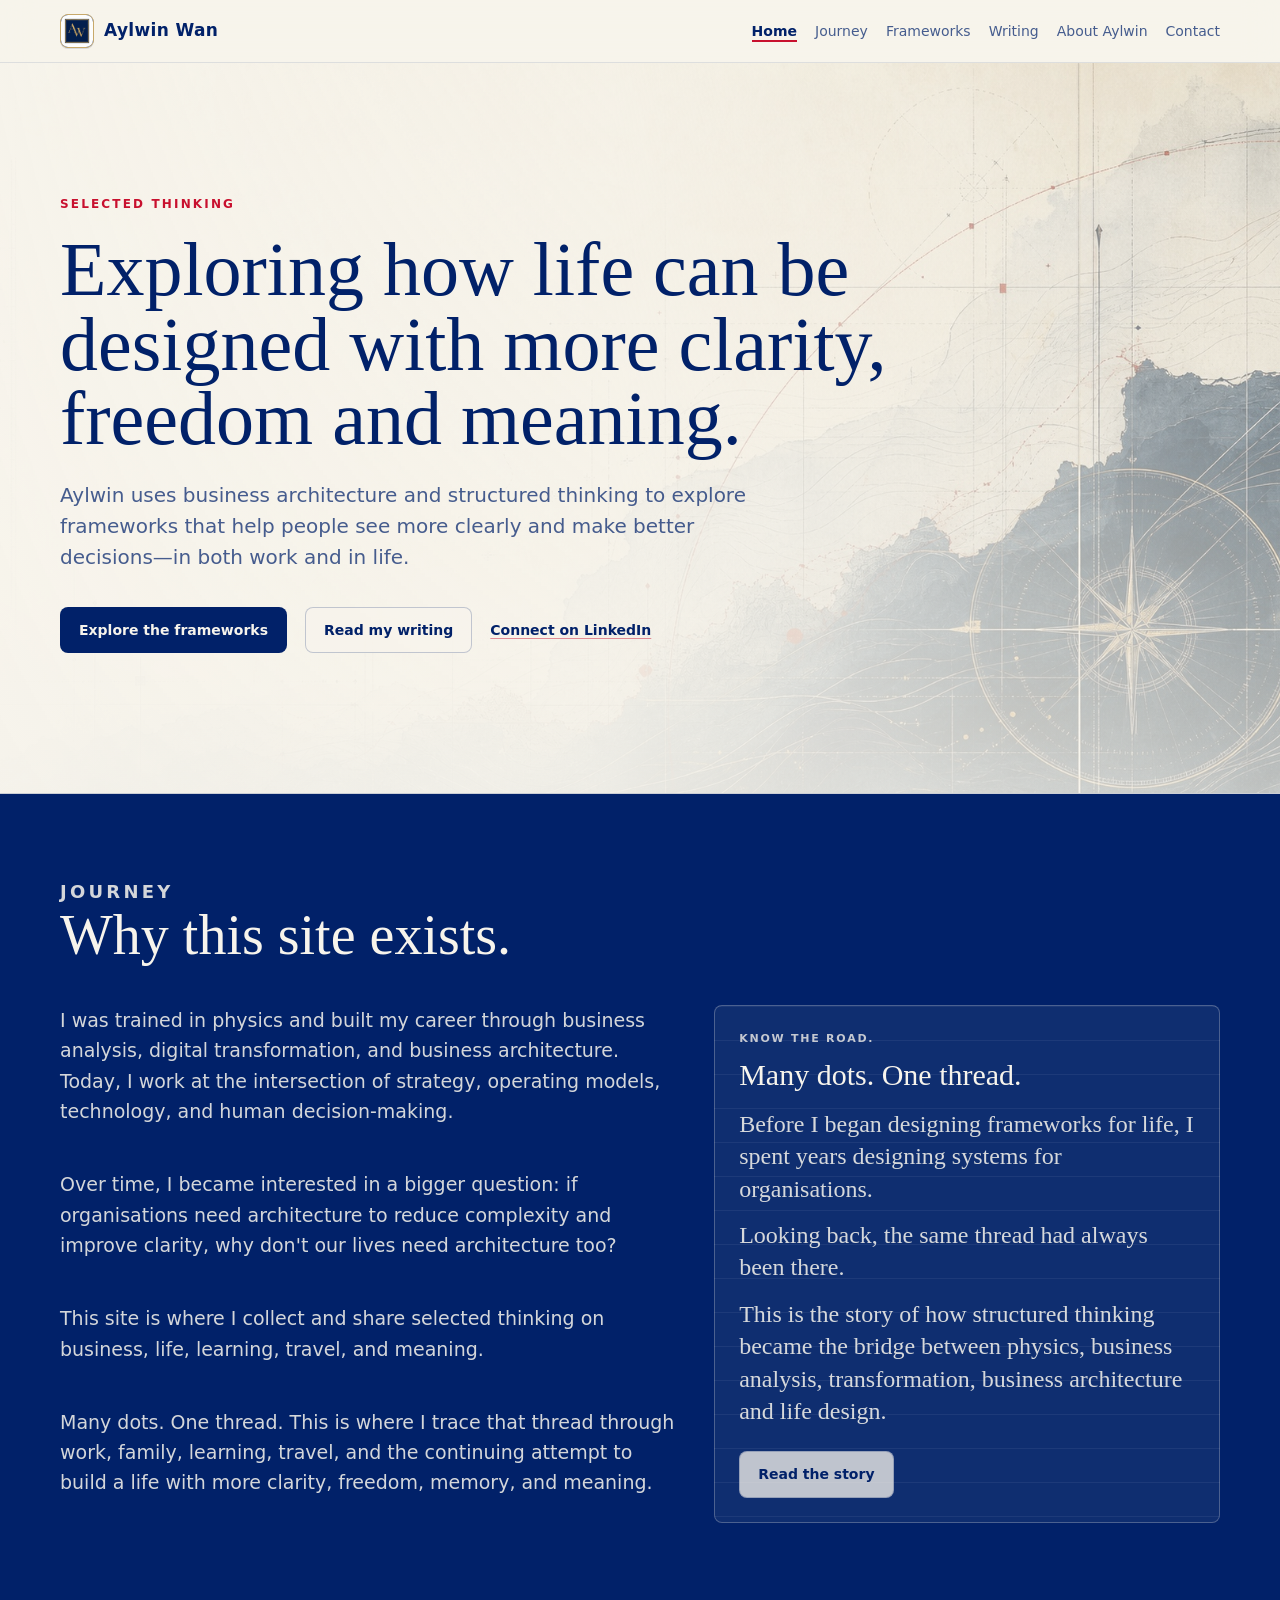
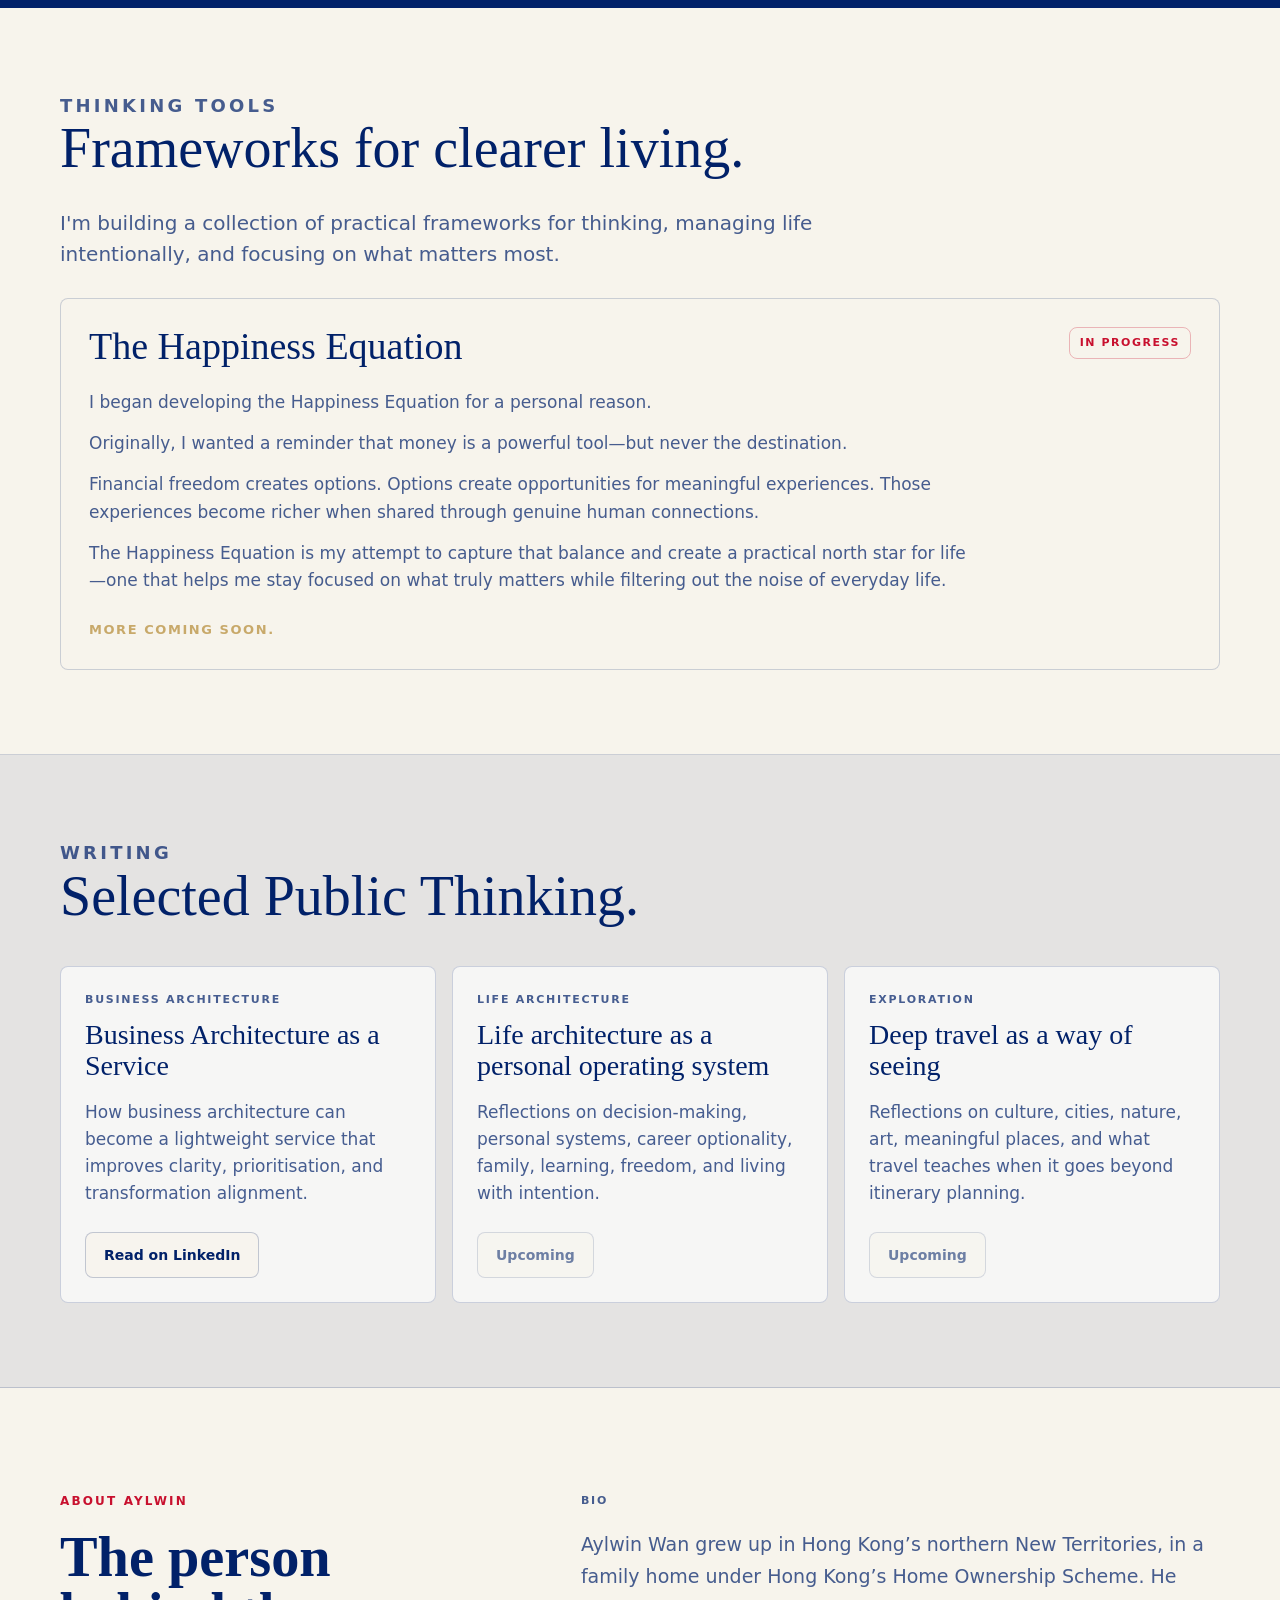
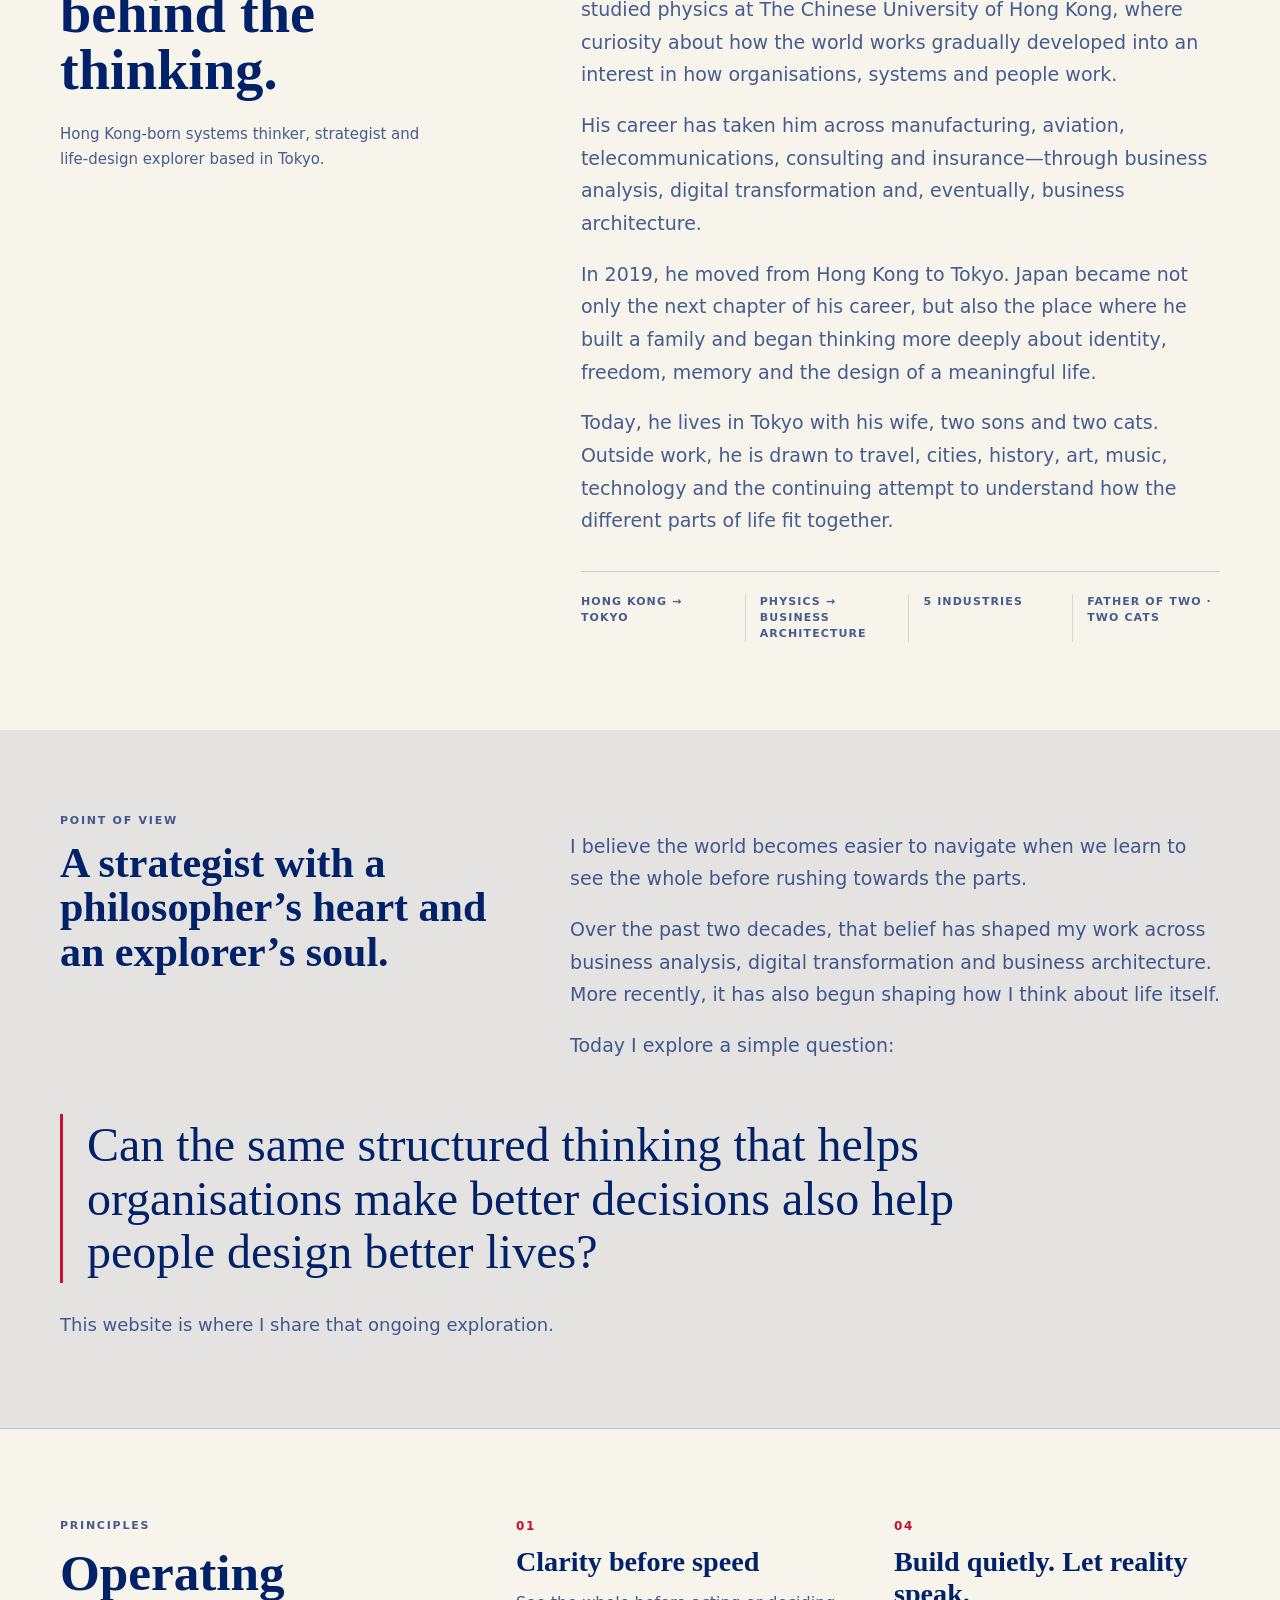
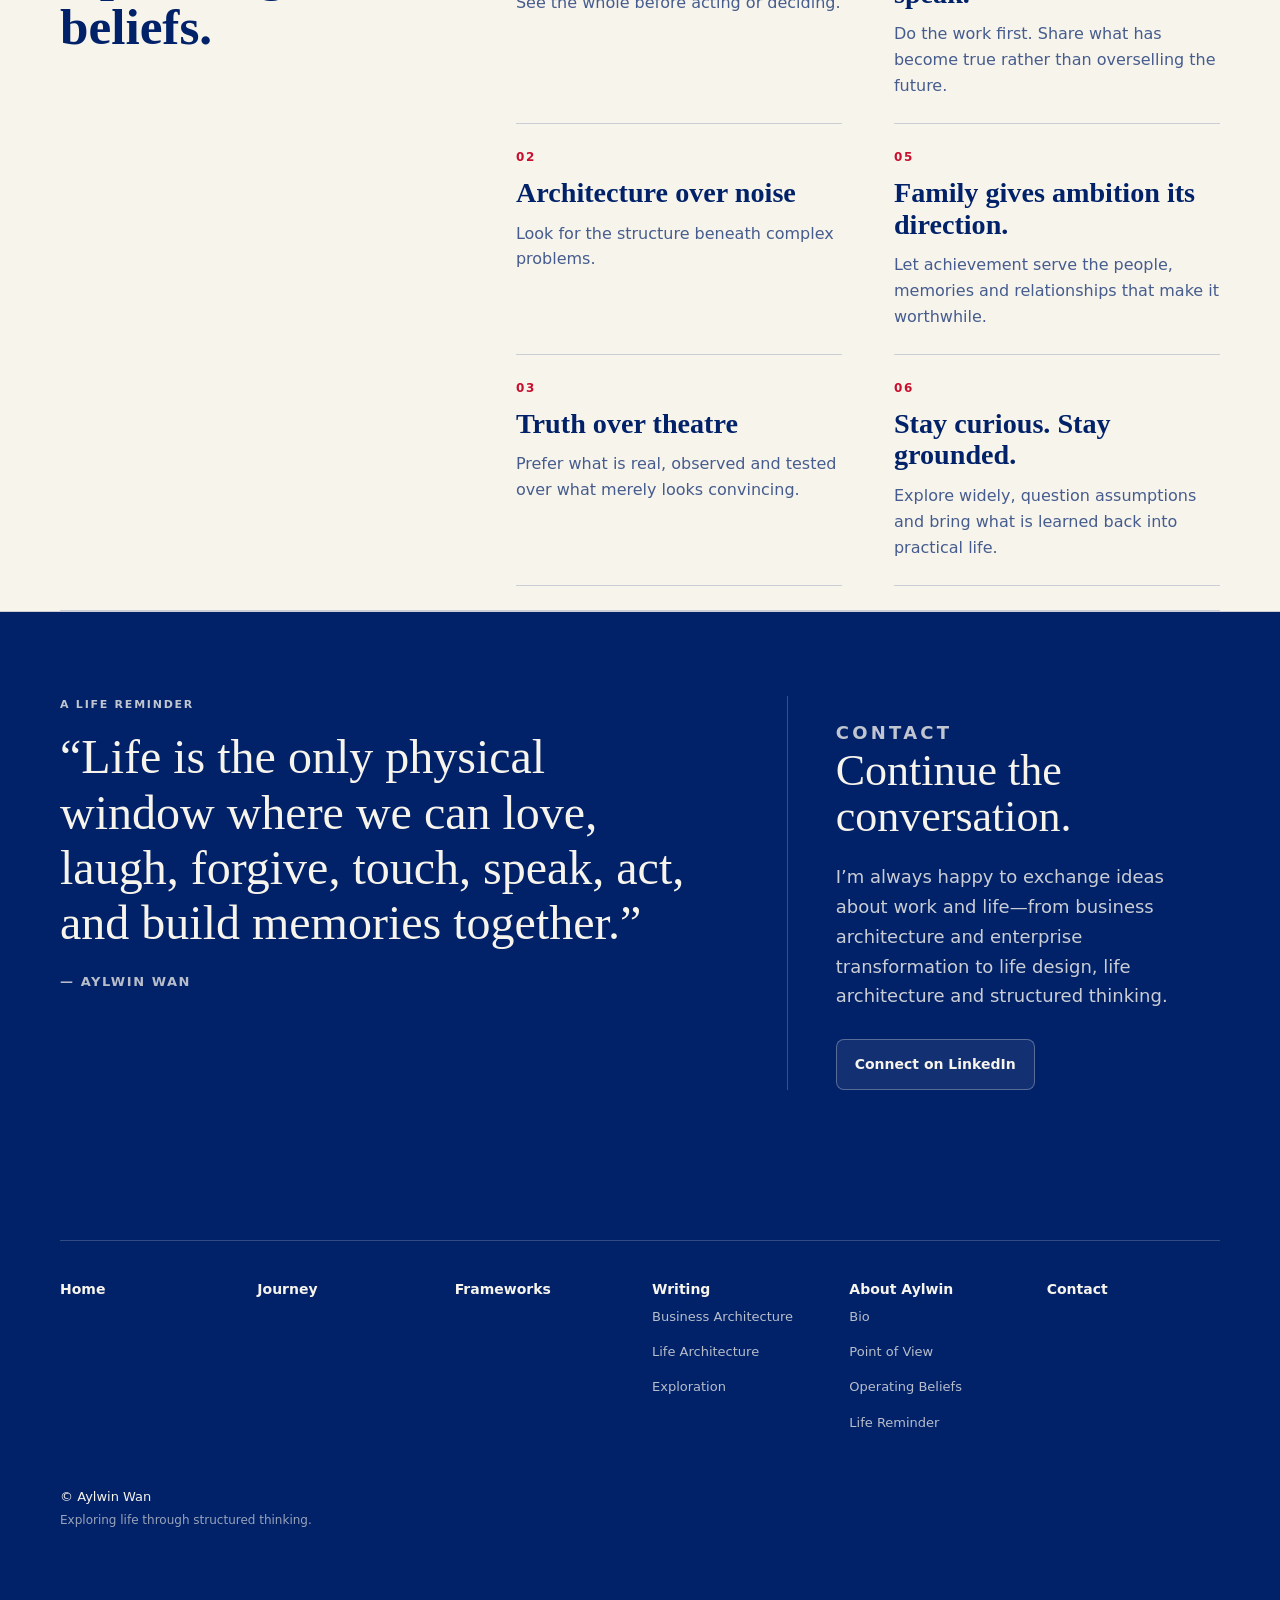
==== index.html @ 016677c8 "v20260719_2" ====
<!doctype html>
<html lang="en">
  <head>
    <meta charset="utf-8" />
    <meta name="viewport" content="width=device-width, initial-scale=1" />
    <meta
      name="description"
      content="Aylwin Wan's personal website for selected thinking on business architecture, systems thinking, life architecture, learning, culture, and meaningful exploration."
    />
    <meta
      http-equiv="Content-Security-Policy"
      content="default-src 'self'; img-src 'self'; style-src 'self' 'unsafe-inline'; script-src 'self'; connect-src 'self'; object-src 'none'; base-uri 'none'; form-action 'none'; frame-ancestors 'none'"
    />
    <link rel="icon" href="assets/favicon.svg" type="image/svg+xml" />
    <link rel="stylesheet" href="assets/css/styles.css" />
    <title>Aylwin Wan | Selected Thinking</title>
  </head>
  <body class="page-home">
    <header class="site-header">
      <nav class="nav" aria-label="Main navigation">
        <a class="brand" href="#top" aria-label="Aylwin Wan home">
          <span class="brand-mark" aria-hidden="true"><img src="assets/aw-logo.png" alt="" width="942" height="942" /></span>
          <span data-content="brand.name">Aylwin Wan</span>
        </a>
        <div class="nav-links" data-list="navigation">
          <a href="#top" aria-current="page">Home</a>
          <a href="road-to-life-architecture.html">Journey</a>
          <a href="#frameworks">Frameworks</a>
          <a href="#writing">Writing</a>
          <a href="#about-aylwin">About Aylwin</a>
          <a href="#contact">Contact</a>
        </div>
      </nav>
    </header>

    <main id="top">
      <section class="hero" aria-labelledby="hero-title">
        <div class="hero-media" aria-hidden="true">
          <img
            src="assets/aylwin-public-home-hero.jpg"
            alt=""
            width="1792"
            height="1024"
          />
        </div>
        <div class="hero-inner">
          <p class="kicker" data-content="hero.kicker">SELECTED THINKING</p>
          <h1 id="hero-title" data-content="hero.headline">
            Exploring how life can be designed with more clarity, freedom and
            meaning.
          </h1>
          <p class="hero-copy" data-content="hero.subheadline">
            Aylwin uses business architecture and structured thinking to explore
            frameworks that help people see more clearly and make better
            decisions—in both work and in life.
          </p>
          <div class="hero-actions" aria-label="Primary links">
            <a class="button" href="#frameworks" data-content="hero.primaryCta.label" data-link="hero.primaryCta.href">
              Explore the frameworks
            </a>
            <a class="button secondary" href="#writing" data-content="hero.secondaryCta.label" data-link="hero.secondaryCta.href">
              Read my writing
            </a>
            <a
              class="button tertiary"
              href="https://jp.linkedin.com/in/aylwinwan"
              target="_blank"
              rel="noopener"
              data-content="hero.tertiaryCta.label"
              data-link="hero.tertiaryCta.href"
            >
              Connect on LinkedIn
            </a>
          </div>
          <div class="hero-ledger" data-list="hero.ledger" aria-label="Current public focus">
            <div class="ledger-item">
              <span class="ledger-label">Craft</span>
              <strong>Business architecture and transformation clarity</strong>
            </div>
            <div class="ledger-item">
              <span class="ledger-label">Practice</span>
              <strong>Life architecture, learning, family, and meaning</strong>
            </div>
            <div class="ledger-item">
              <span class="ledger-label">Boundary</span>
              <strong>Public signal, private machinery, quiet build</strong>
            </div>
          </div>
        </div>
      </section>

      <section class="story" id="story" aria-labelledby="story-title">
        <div class="section-inner">
          <div class="section-heading">
            <div>
              <p class="kicker" data-content="story.kicker">Journey</p>
              <h2 id="story-title" data-content="story.title">Why this site exists.</h2>
            </div>
          </div>

          <div class="story-grid">
            <div class="story-copy" data-list="story.paragraphs">
              <p>
                I was trained in physics and built my career through business
                analysis, digital transformation, and business architecture.
                Today, I work at the intersection of strategy, operating models,
                technology, and human decision-making.
              </p>
              <p>
                Over time, I became interested in a bigger question: if
                organisations need architecture to reduce complexity and improve
                clarity, why don't our lives need architecture too?
              </p>
              <p>
                This site is where I collect and share selected thinking on
                business, life, learning, travel, and meaning.
              </p>
              <p>
                Many dots. One thread. This is where I trace that thread through
                work, family, learning, travel, and the continuing attempt to
                build a life with more clarity, freedom, memory, and meaning.
              </p>
            </div>
            <aside class="field-note" aria-label="Road to business architecture">
              <span class="eyebrow" data-content="story.roadCard.label">Know the road.</span>
              <h3 data-content="story.roadCard.title">Many dots. One thread.</h3>
              <div class="story-preview-copy" data-rich-content="story.roadCard.copy">
                <p>
                  Before I began designing frameworks for life, I spent years
                  designing systems for organisations.
                </p>
                <p>Looking back, the same thread had always been there.</p>
                <p>
                  This is the story of how structured thinking became the bridge
                  between physics, business analysis, transformation, business
                  architecture and life design.
                </p>
              </div>
              <a
                class="button secondary"
                href="road-to-life-architecture.html"
                data-content="story.roadCard.cta"
                data-link="story.roadCard.href"
              >
                Read the story
              </a>
            </aside>
          </div>
        </div>
      </section>

      <section class="frameworks" id="frameworks" aria-labelledby="frameworks-title">
        <div class="section-inner">
          <div class="section-heading section-heading-single">
            <div>
              <p class="kicker" data-content="frameworks.kicker">THINKING TOOLS</p>
              <h2 id="frameworks-title" data-content="frameworks.title">Frameworks for clearer living.</h2>
            </div>
          </div>

          <p class="frameworks-intro" data-content="frameworks.intro">
            I'm building a collection of practical frameworks for thinking,
            managing life intentionally, and focusing on what matters most.
          </p>

          <div class="framework-grid" data-list="frameworks.cards">
            <article class="framework-card">
              <div class="framework-card-header">
                <h3>The Happiness Equation</h3>
                <span class="status-badge">In Progress</span>
              </div>
              <div class="framework-copy">
                <p>I began developing the Happiness Equation for a personal reason.</p>
                <p>
                  Originally, I wanted a reminder that money is a powerful
                  tool—but never the destination.
                </p>
                <p>
                  Financial freedom creates options. Options create opportunities
                  for meaningful experiences. Those experiences become richer
                  when shared through genuine human connections.
                </p>
                <p>
                  The Happiness Equation is my attempt to capture that balance
                  and create a practical north star for life—one that helps me
                  stay focused on what truly matters while filtering out the
                  noise of everyday life.
                </p>
              </div>
              <p class="framework-note">More coming soon.</p>
            </article>
          </div>
        </div>
      </section>

      <section class="writing" id="writing" aria-labelledby="writing-title">
        <div class="section-inner">
          <div class="section-heading section-heading-single">
            <div>
              <p class="kicker" data-content="writing.kicker">Writing</p>
              <h2 id="writing-title" data-content="writing.title">Selected Public Thinking.</h2>
            </div>
          </div>

          <div class="writing-grid" data-list="writing.cards">
            <article class="writing-card">
              <span class="eyebrow">Business Architecture</span>
              <h3>Business Architecture as a Service</h3>
              <p>
                How business architecture can become a lightweight service that
                improves clarity, prioritisation, and transformation alignment.
              </p>
              <a class="button secondary" href="https://www.linkedin.com/in/aylwinwan/recent-activity/articles/">Read on LinkedIn</a>
            </article>
            <article class="writing-card">
              <span class="eyebrow">Life Architecture</span>
              <h3>Life architecture as a personal operating system</h3>
              <p>
                Reflections on decision-making, personal systems, career optionality,
                family, learning, freedom, and living with intention.
              </p>
              <span class="button secondary disabled" aria-disabled="true">Upcoming</span>
            </article>
            <article class="writing-card">
              <span class="eyebrow">Exploration</span>
              <h3>Deep travel as a way of seeing</h3>
              <p>
                Reflections on culture, cities, nature, art, meaningful places,
                and what travel teaches when it goes beyond itinerary planning.
              </p>
              <span class="button secondary disabled" aria-disabled="true">Upcoming</span>
            </article>
          </div>
        </div>
      </section>

      <section class="about-home" id="about-aylwin" aria-labelledby="about-aylwin-title">
        <div class="section-inner">
          <div class="about-stack">
            <div class="about-editorial-intro" id="bio">
              <div class="about-title-block">
                <p class="kicker" data-content="aboutAylwin.kicker">About Aylwin</p>
                <h2 id="about-aylwin-title" data-content="aboutAylwin.title">
                  The person behind the thinking.
                </h2>
                <p class="about-identity">
                  Hong Kong-born systems thinker, strategist and life-design explorer based in Tokyo.
                </p>
              </div>

              <div class="about-bio" aria-labelledby="about-aylwin-title">
                <span class="eyebrow" data-content="aboutAylwin.bio.label">Bio</span>
                <div class="about-copy-block" data-list="aboutAylwin.bio.paragraphs">
                  <p>
                    Aylwin Wan grew up in Hong Kong’s northern New Territories, in
                    a family home under Hong Kong’s Home Ownership Scheme. He
                    studied physics at The Chinese University of Hong Kong, where
                    curiosity about how the world works gradually developed into
                    an interest in how organisations, systems and people work.
                  </p>
                  <p>
                    His career has taken him across manufacturing, aviation,
                    telecommunications, consulting and insurance—through business
                    analysis, digital transformation and, eventually, business
                    architecture.
                  </p>
                  <p>
                    In 2019, he moved from Hong Kong to Tokyo. Japan became not
                    only the next chapter of his career, but also the place where
                    he built a family and began thinking more deeply about
                    identity, freedom, memory and the design of a meaningful life.
                  </p>
                  <p>
                    Today, he lives in Tokyo with his wife, two sons and two cats.
                    Outside work, he is drawn to travel, cities, history, art,
                    music, technology and the continuing attempt to understand how
                    the different parts of life fit together.
                  </p>
                </div>
                <div class="bio-facts" data-list="aboutAylwin.bio.facts">
                  <span>Hong Kong → Tokyo</span>
                  <span>Physics → Business Architecture</span>
                  <span>5 industries</span>
                  <span>Father of two · Two cats</span>
                </div>
              </div>
            </div>

            <section class="point-of-view-band" id="point-of-view" aria-labelledby="point-of-view-title">
              <div class="point-layout">
                <div>
                  <span class="eyebrow" data-content="aboutAylwin.pointOfView.label">Point of View</span>
                  <h3 id="point-of-view-title" data-content="aboutAylwin.pointOfView.title">
                    A strategist with a philosopher’s heart and an explorer’s soul.
                  </h3>
                </div>
                <div class="point-copy">
                  <div class="about-copy-block" data-list="aboutAylwin.pointOfView.paragraphs">
                    <p>
                      I believe the world becomes easier to navigate when we learn to
                      see the whole before rushing towards the parts.
                    </p>
                    <p>
                      Over the past two decades, that belief has shaped my work
                      across business analysis, digital transformation and business
                      architecture. More recently, it has also begun shaping how I
                      think about life itself.
                    </p>
                    <p>Today I explore a simple question:</p>
                  </div>
                </div>
              </div>
              <p class="point-question" data-content="aboutAylwin.pointOfView.question">
                Can the same structured thinking that helps organisations make better decisions also help people design better lives?
              </p>
              <p class="point-closing" data-content="aboutAylwin.pointOfView.closing">
                This website is where I share that ongoing exploration.
              </p>
            </section>

            <section class="principles-editorial" id="operating-beliefs" aria-labelledby="operating-beliefs-title">
              <div class="principles-header">
                <span class="eyebrow" data-content="aboutAylwin.principles.label">Principles</span>
                <h3 id="operating-beliefs-title" data-content="aboutAylwin.principles.title">Operating beliefs.</h3>
              </div>
              <div class="principles-grid" data-list="aboutAylwin.principles.items">
                <article class="principle">
                  <span class="principle-number">01</span>
                  <h3>Clarity before speed</h3>
                  <p>See the whole before acting or deciding.</p>
                </article>
                <article class="principle">
                  <span class="principle-number">02</span>
                  <h3>Architecture over noise</h3>
                  <p>Look for the structure beneath complex problems.</p>
                </article>
                <article class="principle">
                  <span class="principle-number">03</span>
                  <h3>Truth over theatre</h3>
                  <p>Prefer what is real, observed and tested over what merely looks convincing.</p>
                </article>
                <article class="principle">
                  <span class="principle-number">04</span>
                  <h3>Build quietly. Let reality speak.</h3>
                  <p>Do the work first. Share what has become true rather than overselling the future.</p>
                </article>
                <article class="principle">
                  <span class="principle-number">05</span>
                  <h3>Family gives ambition its direction.</h3>
                  <p>Let achievement serve the people, memories and relationships that make it worthwhile.</p>
                </article>
                <article class="principle">
                  <span class="principle-number">06</span>
                  <h3>Stay curious. Stay grounded.</h3>
                  <p>Explore widely, question assumptions and bring what is learned back into practical life.</p>
                </article>
              </div>
            </section>

          </div>
        </div>
      </section>

      <section class="contact" id="contact" aria-labelledby="contact-title">
        <div class="section-inner">
          <div class="final-panel">
            <div class="life-reminder" id="life-reminder" aria-labelledby="life-reminder-title">
              <blockquote>
                <span class="eyebrow" id="life-reminder-title" data-content="aboutAylwin.lifeReminder.label">A Life Reminder</span>
                <p class="quote-text" data-content="aboutAylwin.lifeReminder.quote">
                  “Life is the only physical window where we can love, laugh, forgive, touch, speak, act, and build memories together.”
                </p>
                <cite data-content="aboutAylwin.lifeReminder.attribution">— Aylwin Wan</cite>
              </blockquote>
            </div>

            <div class="contact-panel">
              <p class="kicker" data-content="contact.kicker">CONTACT</p>
              <h2 id="contact-title" data-content="contact.title">Continue the conversation.</h2>
              <p data-content="contact.copy">
                I’m always happy to exchange ideas about work and life—from
                business architecture and enterprise transformation to life
                design, life architecture and structured thinking.
              </p>
              <div class="contact-action">
                <a
                  class="contact-link"
                  href="https://jp.linkedin.com/in/aylwinwan"
                  target="_blank"
                  rel="noopener"
                  data-content="contact.cta.label"
                  data-link="contact.cta.href"
                >
                  Connect on LinkedIn
                </a>
              </div>
            </div>
          </div>

          <footer class="global-footer" data-common-footer>
            <nav class="global-footer-nav" aria-label="Footer sitemap">
              <ul class="global-footer-grid">
                <li><a href="index.html#top">Home</a></li>
                <li><a href="road-to-life-architecture.html">Journey</a></li>
                <li><a href="index.html#frameworks">Frameworks</a></li>
                <li>
                  <a href="index.html#writing">Writing</a>
                  <ul class="global-footer-links">
                    <li><a href="index.html#writing">Business Architecture</a></li>
                    <li><a href="index.html#writing">Life Architecture</a></li>
                    <li><a href="index.html#writing">Exploration</a></li>
                  </ul>
                </li>
                <li>
                  <a href="index.html#about-aylwin">About Aylwin</a>
                  <ul class="global-footer-links">
                    <li><a href="index.html#bio">Bio</a></li>
                    <li><a href="index.html#point-of-view">Point of View</a></li>
                    <li><a href="index.html#operating-beliefs">Operating Beliefs</a></li>
                    <li><a href="index.html#life-reminder">Life Reminder</a></li>
                  </ul>
                </li>
                <li><a href="index.html#contact">Contact</a></li>
              </ul>
            </nav>
            <div class="global-footer-signature">
              <span>© Aylwin Wan</span>
              <span class="global-footer-note">Exploring life through structured thinking.</span>
            </div>
          </footer>
        </div>
      </section>
    </main>
    <script src="assets/site.js" defer></script>
    <script src="assets/common-footer.js" defer></script>
  </body>
</html>
---- assets/css/styles.css ----
/*
  Aylwin Wan shared design system.
  Brand tokens use one blue (#012169), red (#C8102E), ivory (#F7F4EC), and rare gold (#C8A96A).
  Typography uses Georgia as the shared display serif and the system UI stack for body text.
  Global component rules come first; page-specific rules are scoped with body.page-home and body.page-journey.
*/
:root {
  color-scheme: light;
  --brand-blue: #012169;
  --brand-red: #C8102E;
  --brand-ivory: #F7F4EC;
  --brand-gold: #C8A96A;

  --blue-strong: rgba(1, 33, 105, 1);
  --blue-muted: rgba(1, 33, 105, 0.72);
  --blue-subtle: rgba(1, 33, 105, 0.18);
  --blue-faint: rgba(1, 33, 105, 0.08);

  --font-display: Georgia, "Times New Roman", serif;
  --font-body: Inter, ui-sans-serif, system-ui, -apple-system, BlinkMacSystemFont, "Segoe UI", sans-serif;

  --container-width: 1200px;
  --container-padding: clamp(1.25rem, 4vw, 3rem);
  --content-width: 72ch;

  --space-1: 0.5rem;
  --space-2: 0.75rem;
  --space-3: 1rem;
  --space-4: 1.5rem;
  --space-5: 2rem;
  --space-6: 3rem;
  --space-7: 4rem;
  --space-8: 6rem;
  --space-section: clamp(4rem, 8vw, 8rem);

  --ink: var(--brand-blue);
  --navy: var(--brand-blue);
  --steel: var(--blue-muted);
  --crimson: var(--brand-red);
  --gold: var(--brand-gold);
  --ivory: var(--brand-ivory);
  --paper: var(--brand-ivory);
  --soft: var(--blue-faint);
  --line: var(--blue-subtle);
  --muted: var(--blue-muted);
  --shadow: 0 24px 60px rgba(1, 33, 105, 0.13);
  --radius: 8px;
  font-family: var(--font-body);
}

:focus-visible {
  outline: 3px solid var(--brand-red);
  outline-offset: 3px;
}

@media (prefers-reduced-motion: reduce) {
  *, *::before, *::after {
    scroll-behavior: auto !important;
    transition-duration: 0.01ms !important;
    animation-duration: 0.01ms !important;
    animation-iteration-count: 1 !important;
  }
}

* {
        box-sizing: border-box;
      }

      html {
        scroll-behavior: smooth;
      }

      body {
        margin: 0;
        background: var(--brand-ivory);
        color: var(--brand-blue);
        font-size: 17px;
        line-height: 1.6;
      }

      img {
        display: block;
        max-width: 100%;
      }

      a {
        color: inherit;
        text-decoration-color: rgba(200, 16, 46, 0.55);
        text-underline-offset: 0.2em;
      }

      a:hover {
        color: var(--crimson);
      }

      .site-header {
        position: sticky;
        top: 0;
        z-index: 10;
        border-bottom: 1px solid rgba(1, 33, 105, 0.1);
        background: rgba(247, 244, 236, 0.9);
        backdrop-filter: blur(16px);
      }

      .nav {
        display: flex;
        align-items: center;
        justify-content: space-between;
        width: min(1160px, calc(100% - 32px));
        margin: 0 auto;
        padding: 14px 0;
      }

      .brand {
        display: inline-flex;
        align-items: center;
        gap: 10px;
        font-weight: 760;
        letter-spacing: 0.02em;
        text-decoration: none;
        white-space: nowrap;
      }

      .brand-mark {
        display: block;
        width: 34px;
        height: 34px;
        overflow: hidden;
        border: 1px solid var(--brand-gold);
        border-radius: var(--radius);
        background: var(--brand-blue);
        box-shadow: 0 1px 0 rgba(1, 33, 105, 0.12);
      }

      .brand-mark img {
        width: 100%;
        height: 100%;
        object-fit: cover;
      }

      .nav-links {
        display: flex;
        align-items: center;
        gap: 18px;
        color: var(--blue-muted);
        font-size: 14px;
      }

      .nav-links a {
        text-decoration: none;
      }

      .nav-links a[aria-current="page"] {
        color: var(--brand-blue);
        box-shadow: inset 0 -2px 0 var(--crimson);
        font-weight: 760;
      }

      .hero {
        position: relative;
        min-height: calc(100vh - 170px);
        overflow: hidden;
        border-bottom: 1px solid var(--line);
        background: var(--paper);
      }

      .hero-media {
        position: absolute;
        inset: 0;
        z-index: 0;
      }

      .hero-media img {
        width: 100%;
        height: 100%;
        object-fit: cover;
        object-position: center;
      }

      .hero::after {
        position: absolute;
        inset: 0;
        z-index: 1;
        content: "";
        background:
          linear-gradient(90deg, rgba(247, 244, 236, 0.95), rgba(247, 244, 236, 0.8) 48%, rgba(247, 244, 236, 0.12)),
          linear-gradient(180deg, rgba(247, 244, 236, 0.08), rgba(247, 244, 236, 0.72));
      }

      .hero-inner {
        position: relative;
        z-index: 2;
        display: grid;
        align-content: center;
        width: min(1160px, calc(100% - 32px));
        min-height: calc(100vh - 170px);
        margin: 0 auto;
        padding: 56px 0 64px;
      }

      .kicker {
        margin: 0 0 18px;
        color: var(--crimson);
        font-size: 12px;
        font-weight: 780;
        letter-spacing: 0.18em;
        text-transform: uppercase;
      }

      h1,
      h2,
      h3 {
        margin: 0;
        color: var(--brand-blue);
        font-family: var(--font-display);
        font-weight: 500;
        letter-spacing: 0;
      }

      h1 {
        max-width: 860px;
        font-size: clamp(64px, 6vw, 76px);
        line-height: 0.98;
      }

      .hero-copy {
        max-width: 700px;
        margin: 24px 0 0;
        color: var(--blue-muted);
        font-size: clamp(18px, 1.6vw, 20px);
        line-height: 1.55;
      }

      .hero-actions {
        display: flex;
        flex-wrap: wrap;
        align-items: center;
        gap: 12px 18px;
        margin-top: 34px;
      }

      .button {
        display: inline-flex;
        align-items: center;
        justify-content: center;
        min-height: 46px;
        border: 1px solid rgba(1, 33, 105, 0.22);
        border-radius: var(--radius);
        padding: 11px 18px;
        background: var(--brand-blue);
        color: var(--brand-ivory);
        font-size: 14px;
        font-weight: 760;
        text-decoration: none;
      }

      .button:hover {
        border-color: var(--crimson);
        color: var(--brand-ivory);
      }

      .button.secondary {
        background: rgba(247, 244, 236, 0.76);
        color: var(--brand-blue);
      }

      .button.secondary:hover {
        color: var(--crimson);
      }

      .button.tertiary {
        min-height: 0;
        border: 0;
        padding: 8px 0;
        background: transparent;
        color: var(--brand-blue);
        font-weight: 760;
        text-decoration: underline;
        text-decoration-color: rgba(200, 16, 46, 0.45);
        text-underline-offset: 0.24em;
      }

      .button.tertiary:hover,
      .button.tertiary:focus-visible {
        color: var(--crimson);
      }

      .button.disabled,
      .button.disabled:hover {
        cursor: default;
        border-color: rgba(1, 33, 105, 0.14);
        background: rgba(247, 244, 236, 0.45);
        color: rgba(1, 33, 105, 0.56);
      }

      .hero-ledger {
        display: none;
        grid-template-columns: repeat(3, minmax(0, 1fr));
        max-width: 860px;
        margin-top: 56px;
        border-top: 1px solid rgba(1, 33, 105, 0.22);
        border-left: 1px solid rgba(1, 33, 105, 0.16);
        background: rgba(247, 244, 236, 0.7);
        box-shadow: var(--shadow);
      }

      .ledger-item {
        min-height: 116px;
        padding: 18px;
        border-right: 1px solid rgba(1, 33, 105, 0.16);
        border-bottom: 1px solid rgba(1, 33, 105, 0.16);
      }

      .eyebrow,
      .ledger-label {
        display: block;
        margin-bottom: 12px;
        color: var(--muted);
        font-size: 11px;
        font-weight: 780;
        letter-spacing: 0.16em;
        text-transform: uppercase;
      }

      .ledger-item strong {
        display: block;
        color: var(--brand-blue);
        font-size: 16px;
        line-height: 1.35;
      }

      section {
        border-bottom: 1px solid var(--line);
      }

      .section-inner {
        width: min(1160px, calc(100% - 32px));
        margin: 0 auto;
        padding: 84px 0;
      }

      .section-heading {
        display: grid;
        grid-template-columns: minmax(0, 0.85fr) minmax(260px, 1.15fr);
        gap: 48px;
        align-items: start;
        margin-bottom: 42px;
      }

      .section-heading h2 {
        font-size: clamp(44px, 4.6vw, 56px);
        line-height: 1;
      }

      .section-heading p,
      .lead {
        margin: 0;
        color: var(--blue-muted);
        font-size: 18px;
      }

      .section-heading-single {
        grid-template-columns: minmax(0, 1fr);
        max-width: 760px;
      }

      .story {
        background: var(--brand-blue);
        color: var(--brand-ivory);
      }

      .story h2,
      .story .kicker {
        color: var(--brand-ivory);
      }

      .story .section-heading p,
      .story p {
        color: rgba(247, 244, 236, 0.86);
      }

      .story .field-note .eyebrow {
        color: rgba(247, 244, 236, 0.78);
      }

      .story-grid {
        display: grid;
        grid-template-columns: minmax(0, 1.1fr) minmax(260px, 0.9fr);
        gap: 36px;
        align-items: stretch;
      }

      .story-copy {
        display: grid;
        gap: 18px;
      }

      .story-copy p {
        margin: 0;
        font-size: 19px;
      }

      .field-note {
        align-self: start;
        border: 1px solid rgba(247, 244, 236, 0.26);
        border-radius: var(--radius);
        padding: 24px;
        background:
          linear-gradient(rgba(255, 255, 255, 0.06) 1px, transparent 1px),
          rgba(247, 244, 236, 0.06);
        background-size: 100% 34px;
      }

      .field-note p {
        margin: 0;
        font-family: var(--font-display);
        font-size: 24px;
        line-height: 1.35;
      }

      .field-note h3 {
        margin: 0 0 16px;
        color: var(--brand-ivory);
        font-size: 30px;
        line-height: 1.08;
      }

      .field-note .button {
        margin-top: 24px;
      }

      .frameworks {
        background: var(--paper);
      }

      .frameworks-intro {
        max-width: 800px;
        margin: -10px 0 28px;
        color: var(--blue-muted);
        font-size: 20px;
        line-height: 1.55;
      }

      .framework-grid {
        display: grid;
        grid-template-columns: minmax(0, 1fr);
        gap: 16px;
      }

      .framework-card {
        border: 1px solid var(--line);
        border-radius: var(--radius);
        padding: 28px;
        background: rgba(247, 244, 236, 0.72);
      }

      .framework-card-header {
        display: flex;
        align-items: start;
        justify-content: space-between;
        gap: 16px;
      }

      .framework-card h3 {
        max-width: 760px;
        font-size: 38px;
        line-height: 1.04;
      }

      .status-badge {
        flex: 0 0 auto;
        border: 1px solid rgba(200, 16, 46, 0.28);
        border-radius: var(--radius);
        padding: 6px 10px;
        color: var(--crimson);
        font-size: 11px;
        font-weight: 800;
        letter-spacing: 0.14em;
        text-transform: uppercase;
      }

      .framework-copy {
        display: grid;
        gap: 14px;
        max-width: 880px;
        margin-top: 22px;
      }

      .framework-copy p,
      .story-preview-copy p {
        margin: 0;
        color: var(--blue-muted);
      }

      .framework-note {
        margin: 26px 0 0;
        color: var(--gold);
        font-size: 13px;
        font-weight: 800;
        letter-spacing: 0.12em;
        text-transform: uppercase;
      }

      .story-preview-copy {
        display: grid;
        gap: 14px;
      }

      .story .story-preview-copy p {
        color: rgba(247, 244, 236, 0.86);
      }

      .writing {
        background: var(--blue-faint);
      }

      .writing-grid {
        display: grid;
        grid-template-columns: repeat(3, minmax(0, 1fr));
        gap: 16px;
      }

      .writing-card {
        border: 1px solid var(--line);
        border-radius: var(--radius);
        background: rgba(247, 244, 236, 0.72);
      }

      .writing-card {
        display: grid;
        align-content: start;
        min-height: 292px;
        padding: 24px;
        background: rgba(255, 255, 255, 0.66);
      }

      .writing-card h3 {
        margin-top: 0;
        font-size: 28px;
        line-height: 1.08;
      }

      .writing-card p {
        margin: 18px 0 0;
        color: var(--blue-muted);
      }

      .writing-card .button {
        justify-self: start;
        margin-top: 24px;
      }

      .about-home {
        background: var(--paper);
      }

      .about-home .section-inner {
        padding-top: 104px;
        padding-bottom: 0;
      }

      .about-stack {
        display: grid;
        gap: 88px;
      }

      .about-editorial-intro {
        display: grid;
        grid-template-columns: minmax(240px, 0.82fr) minmax(0, 1.18fr);
        gap: clamp(40px, 6vw, 88px);
        align-items: start;
      }

      .about-title-block {
        position: sticky;
        top: 108px;
      }

      .about-title-block h2 {
        max-width: 460px;
        margin: 0;
        color: var(--brand-blue);
        font-family: var(--font-display);
        font-size: clamp(38px, 4.4vw, 60px);
        font-weight: 700;
        letter-spacing: 0;
        line-height: 1;
      }

      .about-identity {
        max-width: 360px;
        margin: 24px 0 0;
        color: var(--blue-muted);
        font-size: 15px;
        line-height: 1.65;
      }

      .about-bio {
        max-width: 680px;
      }

      .about-copy-block {
        display: grid;
        gap: 18px;
        margin-top: 18px;
      }

      .about-copy-block p {
        margin: 0;
        color: var(--blue-muted);
        font-size: clamp(18px, 1.5vw, 19px);
        line-height: 1.72;
      }

      .bio-facts {
        display: grid;
        grid-template-columns: repeat(4, minmax(0, 1fr));
        gap: 16px;
        margin-top: 34px;
        padding-top: 22px;
        border-top: 1px solid var(--line);
      }

      .bio-facts span {
        min-width: 0;
        border-left: 1px solid rgba(1, 33, 105, 0.14);
        padding-left: 14px;
        color: var(--blue-muted);
        font-size: 11px;
        font-weight: 820;
        letter-spacing: 0.1em;
        line-height: 1.45;
        text-transform: uppercase;
      }

      .bio-facts span:first-child {
        border-left: 0;
        padding-left: 0;
      }

      .point-of-view-band {
        margin-right: calc(50% - 50vw);
        margin-left: calc(50% - 50vw);
        padding: 82px max(32px, calc((100vw - 1160px) / 2)) 88px;
        background: var(--blue-faint);
      }

      .point-layout {
        display: grid;
        grid-template-columns: minmax(240px, 0.8fr) minmax(0, 1.2fr);
        gap: clamp(34px, 6vw, 78px);
        align-items: start;
      }

      .point-layout h3,
      .principles-header h3 {
        margin: 0;
        color: var(--brand-blue);
        font-family: var(--font-display);
        font-weight: 700;
        letter-spacing: 0;
        line-height: 1.05;
      }

      .point-layout h3 {
        max-width: 520px;
        font-size: clamp(30px, 3.4vw, 42px);
      }

      .point-copy {
        max-width: 680px;
      }

      .point-question {
        max-width: 900px;
        margin: 52px 0 0;
        border-left: 3px solid var(--crimson);
        padding: 4px 0 4px 24px;
        color: var(--brand-blue);
        font-family: var(--font-display);
        font-size: clamp(34px, 4vw, 48px);
        line-height: 1.12;
      }

      .point-closing {
        max-width: 680px;
        margin: 28px 0 0;
        color: var(--blue-muted);
        font-size: 18px;
      }

      .principles-editorial {
        display: grid;
        grid-template-columns: minmax(220px, 0.7fr) minmax(0, 1.3fr);
        gap: clamp(38px, 6vw, 78px);
        align-items: start;
      }

      .principles-header h3 {
        font-size: clamp(34px, 4vw, 52px);
      }

      .principles-grid {
        display: grid;
        grid-auto-flow: column;
        grid-template-columns: repeat(2, minmax(0, 1fr));
        grid-template-rows: repeat(3, auto);
        gap: 0 52px;
      }

      .principle {
        min-width: 0;
        border-bottom: 1px solid var(--line);
        padding: 0 0 24px;
        margin-bottom: 24px;
      }

      .principle-number {
        display: block;
        margin-bottom: 10px;
        color: var(--crimson);
        font-size: 12px;
        font-weight: 820;
        letter-spacing: 0.14em;
      }

      .principle h3 {
        margin: 0;
        color: var(--brand-blue);
        font-family: var(--font-display);
        font-size: clamp(24px, 2.2vw, 32px);
        font-weight: 700;
        letter-spacing: 0;
        line-height: 1.12;
      }

      .principle p {
        margin: 12px 0 0;
        color: var(--blue-muted);
        font-size: 16px;
        line-height: 1.62;
      }

      .contact {
        background: var(--brand-blue);
        color: var(--brand-ivory);
      }

      .contact .section-inner {
        padding-top: 84px;
      }

      .final-panel {
        display: grid;
        grid-template-columns: minmax(0, 1.35fr) minmax(300px, 0.9fr);
        gap: clamp(40px, 6vw, 78px);
        align-items: start;
        padding-bottom: 74px;
      }

      .final-panel .kicker,
      .final-panel .eyebrow,
      .contact .kicker {
        color: rgba(247, 244, 236, 0.78);
      }

      .life-reminder blockquote {
        max-width: 780px;
        margin: 0;
      }

      .life-reminder .quote-text {
        margin: 16px 0 0;
        color: var(--brand-ivory);
        font-family: var(--font-display);
        font-size: clamp(36px, 4.2vw, 48px);
        line-height: 1.15;
      }

      .life-reminder cite {
        display: block;
        margin-top: 22px;
        color: rgba(247, 244, 236, 0.74);
        font-size: 13px;
        font-style: normal;
        font-weight: 800;
        letter-spacing: 0.12em;
        text-transform: uppercase;
      }

      .contact-panel {
        border-left: 1px solid rgba(247, 244, 236, 0.22);
        padding-left: clamp(28px, 4vw, 48px);
      }

      .contact-panel h2 {
        max-width: 420px;
        color: var(--brand-ivory);
        font-size: clamp(36px, 3.6vw, 44px);
        line-height: 1.05;
      }

      .contact-panel p {
        max-width: 460px;
        margin: 22px 0 0;
        color: rgba(247, 244, 236, 0.82);
        font-size: 18px;
        line-height: 1.66;
      }

      .contact-action {
        display: flex;
        margin-top: 28px;
      }

      .contact-link {
        display: inline-flex;
        align-items: center;
        justify-content: center;
        min-height: 48px;
        border: 1px solid rgba(247, 244, 236, 0.3);
        border-radius: var(--radius);
        padding: 13px 18px;
        background: rgba(247, 244, 236, 0.07);
        color: var(--brand-ivory);
        font-size: 14px;
        font-weight: 780;
        text-decoration: none;
      }

      .contact-link:hover,
      .contact-link:focus-visible {
        background: rgba(247, 244, 236, 0.13);
        color: var(--brand-ivory);
      }

      @media (max-width: 1040px) {
        .principles-grid {
          grid-template-columns: repeat(2, minmax(0, 1fr));
        }

        .writing-grid {
          grid-template-columns: 1fr;
        }
      }

      @media (max-width: 860px) {
        .nav {
          align-items: flex-start;
          gap: 12px;
        }

        .nav-links {
          flex-wrap: wrap;
          justify-content: flex-end;
          gap: 10px 12px;
          font-size: 13px;
        }

        .hero {
          min-height: calc(100vh - 180px);
        }

        .hero-inner {
          min-height: calc(100vh - 180px);
          padding: 52px 0 58px;
        }

        .hero::after {
          background:
            linear-gradient(180deg, rgba(247, 244, 236, 0.97), rgba(247, 244, 236, 0.8) 58%, rgba(247, 244, 236, 0.2)),
            linear-gradient(90deg, rgba(247, 244, 236, 0.8), rgba(247, 244, 236, 0.34));
        }

        .hero-ledger,
        .story-grid,
        .about-editorial-intro,
        .point-layout,
        .principles-editorial,
        .final-panel,
        .section-heading {
          grid-template-columns: 1fr;
        }

        .about-title-block {
          position: static;
        }

        .bio-facts {
          grid-template-columns: repeat(2, minmax(0, 1fr));
        }

        .principles-grid {
          grid-auto-flow: row;
          grid-template-columns: 1fr;
          grid-template-rows: none;
          gap: 0;
        }

        .section-inner {
          padding: 64px 0;
        }

        h1 {
          max-width: 720px;
          font-size: clamp(48px, 9vw, 58px);
        }

        .section-heading h2 {
          font-size: 40px;
        }

        .point-of-view-band {
          padding-top: 64px;
          padding-bottom: 68px;
        }

        .final-panel {
          gap: 46px;
          padding-bottom: 58px;
        }

        .contact-panel {
          border-top: 1px solid rgba(247, 244, 236, 0.22);
          border-left: 0;
          padding-top: 42px;
          padding-left: 0;
        }
      }

      @media (max-width: 560px) {
        body {
          font-size: 15px;
        }

        h1 {
          font-size: 40px;
        }

        .brand {
          gap: 8px;
        }

        .nav {
          display: grid;
        }

        .nav-links {
          justify-content: flex-start;
        }

        .hero-inner {
          min-height: calc(100vh - 180px);
        }

        .hero-actions {
          display: grid;
          justify-items: stretch;
        }

        .button:not(.tertiary) {
          width: 100%;
        }

        .button.tertiary {
          justify-self: start;
        }

        .hero-ledger {
          margin-top: 34px;
        }

        .hero-copy {
          font-size: 18px;
        }

        .section-heading h2 {
          font-size: 34px;
        }

        .contact-panel h2 {
          font-size: 38px;
        }

        .ledger-item,
        .writing-card {
          padding: 20px;
        }

        .about-home .section-inner {
          padding-top: 72px;
        }

        .about-stack {
          gap: 64px;
        }

        .bio-facts {
          grid-template-columns: 1fr;
          gap: 12px;
        }

        .bio-facts span {
          border-left: 0;
          border-top: 1px solid rgba(1, 33, 105, 0.12);
          padding: 12px 0 0;
        }

        .bio-facts span:first-child {
          border-top: 0;
          padding-top: 0;
        }

        .point-question {
          padding-left: 18px;
        }

        .contact .section-inner {
          padding-top: 64px;
        }

        .final-panel {
          padding-bottom: 44px;
        }

        .life-reminder .quote-text {
          font-size: clamp(30px, 8vw, 38px);
        }
      }

/* Shared footer */

.global-footer {
  margin-top: 76px;
  padding: 34px 0 34px;
  border-top: 1px solid rgba(247, 244, 236, 0.2);
  color: var(--brand-ivory);
}

.global-footer a:focus-visible {
  outline: 2px solid rgba(247, 244, 236, 0.75);
  outline-offset: 4px;
}

.global-footer-nav ul,
.global-footer-links {
  margin: 0;
  padding: 0;
  list-style: none;
}

.global-footer-grid {
  display: grid;
  grid-template-columns: repeat(6, minmax(0, 1fr));
  gap: 24px;
}

.global-footer-grid > li > a {
  color: var(--brand-ivory);
  font-size: 14px;
  font-weight: 760;
  text-decoration: none;
}

.global-footer-links {
  display: grid;
  gap: 8px;
  margin-top: 12px;
}

.global-footer-links a {
  color: rgba(247, 244, 236, 0.74);
  font-size: 13px;
  font-weight: 500;
  text-decoration: none;
}

.global-footer a:hover {
  color: var(--brand-ivory);
  text-decoration: underline;
  text-decoration-color: rgba(247, 244, 236, 0.45);
  text-underline-offset: 0.22em;
}

.global-footer-signature {
  display: grid;
  gap: 4px;
  margin-top: 52px;
  color: var(--brand-ivory);
  font-size: 13px;
}

.global-footer-note {
  color: rgba(247, 244, 236, 0.62);
  font-size: 12px;
  font-weight: 400;
}

@media (max-width: 1040px) {
  .global-footer-grid {
    grid-template-columns: repeat(3, minmax(0, 1fr));
  }
}

@media (max-width: 560px) {
  .global-footer {
    margin-top: 58px;
    padding-top: 30px;
  }

  .global-footer-grid {
    grid-template-columns: 1fr;
    gap: 22px;
  }
}


/* Journey page overrides */


      *{
        box-sizing: border-box;
      }

      html{
        scroll-behavior: smooth;
      }

      body.page-journey{
        margin: 0;
        background: var(--brand-ivory);
        color: var(--brand-blue);
        font-size: 16px;
        line-height: 1.6;
      }

      body.page-journey img{
        display: block;
        max-width: 100%;
      }

      body.page-journey a{
        color: inherit;
        text-decoration-color: rgba(200, 16, 46, 0.55);
        text-underline-offset: 0.2em;
      }

      body.page-journey a:hover{
        color: var(--crimson);
      }

      body.page-journey .site-header{
        position: sticky;
        top: 0;
        z-index: 10;
        border-bottom: 1px solid rgba(1, 33, 105, 0.1);
        background: rgba(247, 244, 236, 0.9);
        backdrop-filter: blur(16px);
      }

      body.page-journey .nav{
        display: flex;
        align-items: center;
        justify-content: space-between;
        width: min(1160px, calc(100% - 32px));
        margin: 0 auto;
        padding: 14px 0;
      }

      body.page-journey .brand{
        display: inline-flex;
        align-items: center;
        gap: 10px;
        font-weight: 760;
        letter-spacing: 0.02em;
        text-decoration: none;
        white-space: nowrap;
      }

      body.page-journey .brand-mark{
        display: block;
        width: 34px;
        height: 34px;
        overflow: hidden;
        border: 1px solid var(--brand-gold);
        border-radius: var(--radius);
        background: var(--brand-blue);
        box-shadow: 0 1px 0 rgba(1, 33, 105, 0.12);
      }

      body.page-journey .brand-mark img{
        width: 100%;
        height: 100%;
        object-fit: cover;
      }

      body.page-journey .nav-links{
        display: flex;
        align-items: center;
        gap: 18px;
        color: var(--blue-muted);
        font-size: 14px;
      }

      body.page-journey .nav-links a{
        text-decoration: none;
      }

      body.page-journey .nav-links a[aria-current="page"]{
        color: var(--brand-blue);
        box-shadow: inset 0 -2px 0 var(--crimson);
        font-weight: 760;
      }

      body.page-journey .page-hero{
        border-bottom: 1px solid var(--line);
        background:
          linear-gradient(90deg, rgba(247, 244, 236, 0.96), rgba(247, 244, 236, 0.74)),
          url("../aylwin-public-home-hero.jpg") center / cover;
      }

      body.page-journey .hero-inner,body.page-journey .section-inner{
        width: min(1160px, calc(100% - 32px));
        margin: 0 auto;
      }

      body.page-journey .hero-inner{
        display: grid;
        align-content: center;
        min-height: calc(100vh - 170px);
        padding: 58px 0 70px;
      }

      body.page-journey .kicker,body.page-journey .eyebrow{
        margin: 0 0 18px;
        color: var(--crimson);
        font-size: 12px;
        font-weight: 780;
        letter-spacing: 0.18em;
        text-transform: uppercase;
      }

      body.page-journey .eyebrow{
        display: block;
        margin-bottom: 12px;
        color: var(--muted);
        font-size: 11px;
      }

      body.page-journey h1,body.page-journey h2,body.page-journey h3{
        margin: 0;
        color: var(--brand-blue);
        font-family: var(--font-display);
        font-weight: 500;
        letter-spacing: 0;
      }

      body.page-journey h1{
        max-width: 900px;
        font-size: 64px;
        line-height: 0.98;
      }

      body.page-journey .hero-copy{
        max-width: 760px;
        margin: 24px 0 0;
        color: var(--blue-muted);
        font-size: 21px;
        line-height: 1.45;
      }

      body.page-journey .hero-copy-stack{
        display: grid;
        gap: 14px;
      }

      body.page-journey .hero-copy-stack p{
        margin: 0;
      }

      body.page-journey .scroll-cue{
        display: inline-flex;
        align-items: center;
        gap: 8px;
        justify-self: start;
        margin-top: 34px;
        color: var(--crimson);
        font-size: 13px;
        font-weight: 800;
        letter-spacing: 0.12em;
        text-decoration: none;
        text-transform: uppercase;
      }

      body.page-journey .scroll-cue:hover{
        color: var(--brand-blue);
      }

      body.page-journey section{
        border-bottom: 1px solid var(--line);
      }

      body.page-journey .section-inner{
        padding: 84px 0;
      }

      body.page-journey .section-heading{
        display: grid;
        grid-template-columns: minmax(0, 0.86fr) minmax(260px, 1.14fr);
        gap: 48px;
        align-items: start;
        margin-bottom: 42px;
      }

      body.page-journey .section-heading h2{
        font-size: 50px;
        line-height: 1;
      }

      body.page-journey .section-heading p{
        margin: 0;
        color: var(--blue-muted);
        font-size: 18px;
      }

      body.page-journey .section-heading.compact{
        grid-template-columns: minmax(0, 760px);
        margin-bottom: 56px;
      }

      body.page-journey a:focus-visible{
        outline: 2px solid rgba(200, 16, 46, 0.75);
        outline-offset: 4px;
      }

      body.page-journey .journey-layout{
        display: grid;
        grid-template-columns: 168px minmax(0, 1fr);
        gap: clamp(36px, 6vw, 84px);
        align-items: start;
      }

      body.page-journey .chapter-nav{
        position: sticky;
        top: 96px;
        display: grid;
        gap: 8px;
        padding-top: 4px;
      }

      body.page-journey .chapter-nav a{
        display: inline-flex;
        align-items: baseline;
        gap: 8px;
        width: fit-content;
        color: var(--blue-muted);
        font-size: 12px;
        font-weight: 760;
        letter-spacing: 0.1em;
        text-decoration: none;
        text-transform: uppercase;
      }

      body.page-journey .chapter-nav a::before{
        content: "";
        width: 18px;
        height: 1px;
        background: rgba(1, 33, 105, 0.24);
        transition: width 180ms ease, background-color 180ms ease;
      }

      body.page-journey .chapter-nav a:hover,body.page-journey .chapter-nav a[aria-current="true"]{
        color: var(--brand-blue);
      }

      body.page-journey .chapter-nav a[aria-current="true"]::before{
        width: 34px;
        background: var(--crimson);
      }

      body.page-journey .journey-timeline{
        position: relative;
        display: grid;
        gap: 72px;
      }

      body.page-journey .journey-timeline::before{
        content: "";
        position: absolute;
        top: 8px;
        bottom: 8px;
        left: 156px;
        width: 1px;
        background: linear-gradient(
          rgba(200, 16, 46, 0.2),
          rgba(1, 33, 105, 0.18) 82%,
          rgba(200, 16, 46, 0.12)
        );
      }

      body.page-journey .journey-chapter{
        position: relative;
        display: grid;
        grid-template-columns: 156px minmax(0, 760px);
        gap: clamp(24px, 4vw, 54px);
        align-items: start;
      }

      body.page-journey .chapter-meta{
        position: relative;
        min-height: 44px;
        padding-right: 28px;
      }

      body.page-journey .journey-number{
        display: block;
        color: var(--crimson);
        font-size: 12px;
        font-weight: 820;
        letter-spacing: 0.16em;
        line-height: 1;
        text-transform: uppercase;
      }

      body.page-journey .chapter-short-label{
        display: block;
        margin-top: 10px;
        color: var(--blue-muted);
        font-size: 12px;
        font-weight: 760;
        letter-spacing: 0.1em;
        line-height: 1.35;
        text-transform: uppercase;
      }

      body.page-journey .timeline-marker{
        position: absolute;
        top: 3px;
        right: -6px;
        width: 13px;
        height: 13px;
        border: 2px solid var(--crimson);
        border-radius: 999px;
        background: var(--brand-ivory);
        box-shadow: 0 0 0 8px var(--ivory);
      }

      body.page-journey .chapter-body{
        padding-top: 1px;
      }

      body.page-journey .chapter-body h3{
        font-size: clamp(32px, 3.7vw, 46px);
        line-height: 1.02;
      }

      body.page-journey .chapter-body p,body.page-journey .chapter-body li{
        color: var(--blue-muted);
        font-size: 18px;
        line-height: 1.72;
      }

      body.page-journey .chapter-body p{
        margin: 18px 0 0;
      }

      body.page-journey .chapter-body ul{
        display: grid;
        gap: 8px;
        margin: 18px 0 0;
        padding-left: 1.15em;
      }

      body.page-journey .chapter-context{
        margin-top: 22px;
        color: var(--gold);
        font-size: 12px;
        font-weight: 820;
        letter-spacing: 0.14em;
        line-height: 1.5;
        text-transform: uppercase;
      }

      body.page-journey .chapter-highlight{
        margin-top: 28px;
        padding: 22px 0 0;
        border-top: 1px solid rgba(200, 16, 46, 0.24);
        color: var(--brand-blue);
        font-family: var(--font-display);
        font-size: 25px;
        line-height: 1.28;
      }

      body.page-journey .journey-reflection{
        max-width: 930px;
        margin: 96px 0 0 168px;
        padding: 56px 0 0;
        border-top: 1px solid rgba(1, 33, 105, 0.16);
      }

      body.page-journey .journey-reflection blockquote{
        margin: 0;
        color: var(--brand-blue);
        font-family: var(--font-display);
        font-size: clamp(34px, 4.8vw, 62px);
        font-weight: 500;
        letter-spacing: 0;
        line-height: 1.05;
      }

      body.page-journey .journey-reflection p,body.page-journey .journey-transition p:not(.kicker){
        margin: 24px 0 0;
        color: var(--blue-muted);
        font-size: 18px;
      }

      body.page-journey .journey-transition{
        max-width: 760px;
        margin: 72px 0 0 168px;
        padding: 40px 0 0;
        border-top: 1px solid rgba(200, 16, 46, 0.22);
      }

      body.page-journey .journey-transition h2{
        font-size: clamp(34px, 4vw, 52px);
        line-height: 1;
      }

      body.page-journey .framework-link{
        display: inline-flex;
        align-items: center;
        margin-top: 26px;
        color: var(--crimson);
        font-size: 13px;
        font-weight: 820;
        letter-spacing: 0.12em;
        text-decoration: none;
        text-transform: uppercase;
      }

      body.page-journey .framework-link:hover{
        color: var(--brand-blue);
      }

      body.page-journey .visual-note{
        background: var(--soft);
      }

      body.page-journey .visual-grid{
        display: grid;
        grid-template-columns: minmax(0, 0.72fr) minmax(0, 1.28fr);
        gap: 32px;
        align-items: start;
      }

      body.page-journey .visual-copy p,body.page-journey .closing-panel p{
        margin: 18px 0 0;
        color: var(--blue-muted);
        font-size: 18px;
      }

      body.page-journey .image-frame{
        margin: 0;
        overflow: hidden;
        border: 1px solid var(--line);
        border-radius: var(--radius);
        background: var(--brand-ivory);
      }

      body.page-journey .image-trigger{
        display: grid;
        width: 100%;
        padding: 0;
        border: 0;
        background: transparent;
        color: inherit;
        cursor: zoom-in;
        font: inherit;
        text-align: left;
      }

      body.page-journey .image-trigger img{
        width: 100%;
        height: auto;
        transition: filter 180ms ease, transform 180ms ease;
      }

      body.page-journey .image-trigger:hover img,body.page-journey .image-trigger:focus-visible img{
        filter: contrast(1.03) saturate(1.02);
        transform: scale(1.004);
      }

      body.page-journey .image-affordance{
        display: inline-flex;
        align-items: center;
        justify-self: start;
        margin: 12px 0 14px 14px;
        color: var(--blue-muted);
        font-size: 12px;
        font-weight: 760;
        letter-spacing: 0.12em;
        text-transform: uppercase;
      }

      body.page-journey.lightbox-open{
        overflow: hidden;
      }

      body.page-journey .lightbox[hidden]{
        display: none;
      }

      body.page-journey .lightbox{
        position: fixed;
        inset: 0;
        z-index: 50;
        background: rgba(7, 13, 25, 0.86);
      }

      body.page-journey .lightbox-scroll{
        display: flex;
        justify-content: safe center;
        align-items: safe center;
        min-width: 100%;
        min-height: 100%;
        overflow: auto;
        padding: 78px 32px 48px;
      }

      body.page-journey .lightbox-content{
        flex: 0 0 auto;
      }

      body.page-journey .lightbox-image{
        width: auto;
        max-width: none;
        height: auto;
        background: var(--brand-ivory);
        box-shadow: 0 24px 70px rgba(0, 0, 0, 0.32);
      }

      body.page-journey .lightbox-close{
        position: fixed;
        top: 18px;
        right: 18px;
        display: grid;
        place-items: center;
        width: 42px;
        height: 42px;
        border: 1px solid rgba(247, 244, 236, 0.34);
        border-radius: var(--radius);
        background: rgba(247, 244, 236, 0.1);
        color: var(--brand-ivory);
        cursor: pointer;
        font-size: 26px;
        line-height: 1;
      }

      body.page-journey .lightbox-close:hover,body.page-journey .lightbox-close:focus-visible{
        background: rgba(247, 244, 236, 0.2);
      }

      body.page-journey .sr-only{
        position: absolute;
        width: 1px;
        height: 1px;
        padding: 0;
        overflow: hidden;
        clip: rect(0, 0, 0, 0);
        white-space: nowrap;
        border: 0;
      }

      body.page-journey .closing{
        background: var(--brand-blue);
        color: var(--brand-ivory);
      }

      body.page-journey .closing h2{
        color: var(--brand-ivory);
        font-size: 52px;
        line-height: 1;
      }

      body.page-journey .closing-panel{
        max-width: 850px;
      }

      body.page-journey .closing-panel p{
        color: rgba(247, 244, 236, 0.86);
      }


      @media (prefers-reduced-motion: reduce) {
        html{
          scroll-behavior: auto;
        }

        *,*::before,*::after{
          transition-duration: 0.01ms !important;
          animation-duration: 0.01ms !important;
        }
      }

      @media (max-width: 1040px) {
        body.page-journey .journey-layout{
          grid-template-columns: 1fr;
        }

        body.page-journey .chapter-nav{
          display: none;
        }

        body.page-journey .journey-reflection,body.page-journey .journey-transition{
          margin-left: 0;
        }
      }

      @media (max-width: 860px) {
        body.page-journey .nav{
          align-items: flex-start;
          gap: 12px;
        }

        body.page-journey .nav-links{
          flex-wrap: wrap;
          justify-content: flex-end;
          gap: 10px 12px;
          font-size: 13px;
        }

        body.page-journey .hero-inner{
          min-height: calc(100vh - 180px);
          padding: 52px 0 58px;
        }

        body.page-journey h1{
          font-size: 52px;
        }

        body.page-journey .section-heading,body.page-journey .visual-grid{
          grid-template-columns: 1fr;
        }

        body.page-journey .section-inner{
          padding: 64px 0;
        }

        body.page-journey .section-heading h2,body.page-journey .closing h2{
          font-size: 40px;
        }
      }

      @media (max-width: 560px) {
        body.page-journey{
          font-size: 15px;
        }

        body.page-journey .nav{
          display: grid;
        }

        body.page-journey .nav-links{
          justify-content: flex-start;
        }

        body.page-journey h1{
          font-size: 40px;
        }

        body.page-journey .hero-copy{
          font-size: 18px;
        }

        body.page-journey .journey-timeline{
          gap: 54px;
        }

        body.page-journey .journey-timeline::before{
          left: 52px;
        }

        body.page-journey .journey-chapter{
          grid-template-columns: 52px minmax(0, 1fr);
          gap: 18px;
        }

        body.page-journey .chapter-meta{
          padding-right: 18px;
        }

        body.page-journey .chapter-short-label{
          display: none;
        }

        body.page-journey .timeline-marker{
          right: -5px;
        }

        body.page-journey .chapter-body h3{
          font-size: 30px;
        }

        body.page-journey .chapter-body p,body.page-journey .chapter-body li,body.page-journey .journey-reflection p,body.page-journey .journey-transition p:not(.kicker){
          font-size: 16px;
        }

        body.page-journey .chapter-highlight{
          font-size: 22px;
        }

        body.page-journey .journey-reflection{
          margin-top: 68px;
          padding-top: 42px;
        }

        body.page-journey .lightbox-scroll{
          padding: 72px 18px 32px;
        }

        body.page-journey .section-heading h2,body.page-journey .closing h2{
          font-size: 34px;
        }
      }
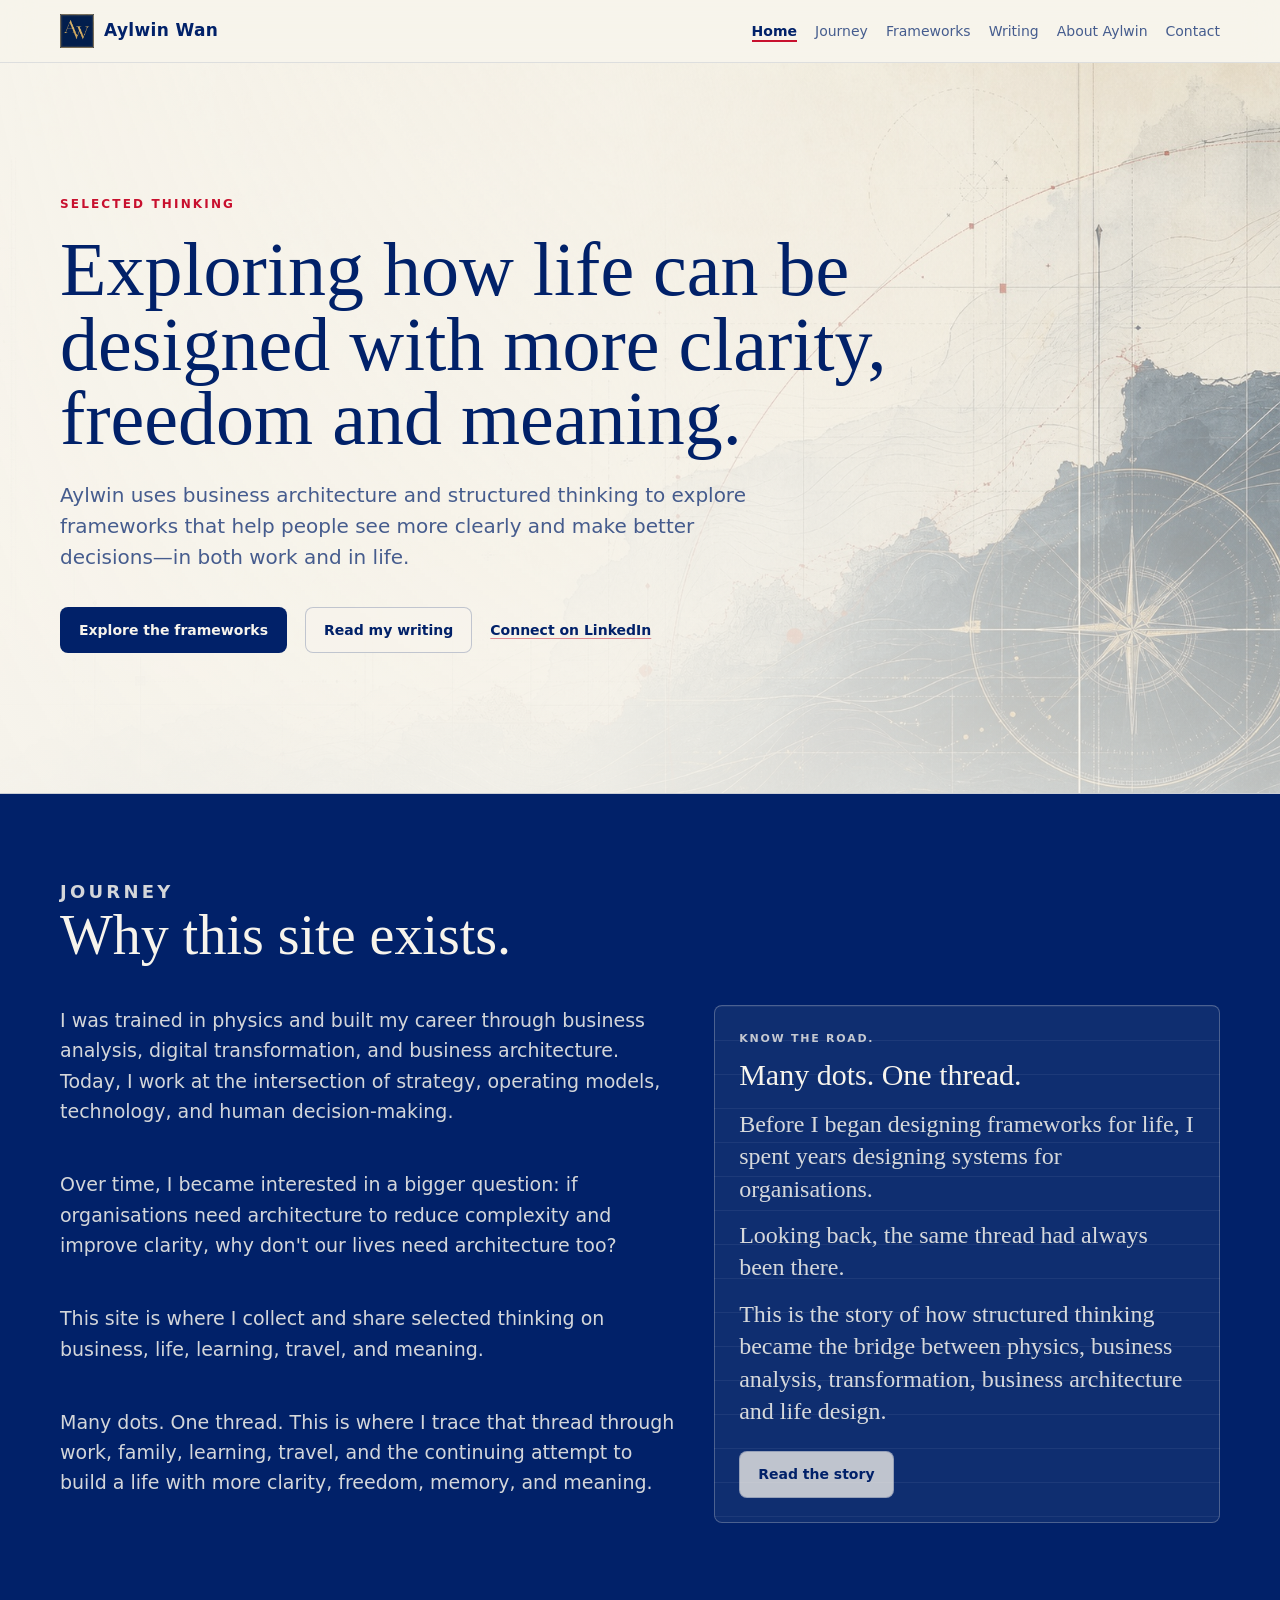
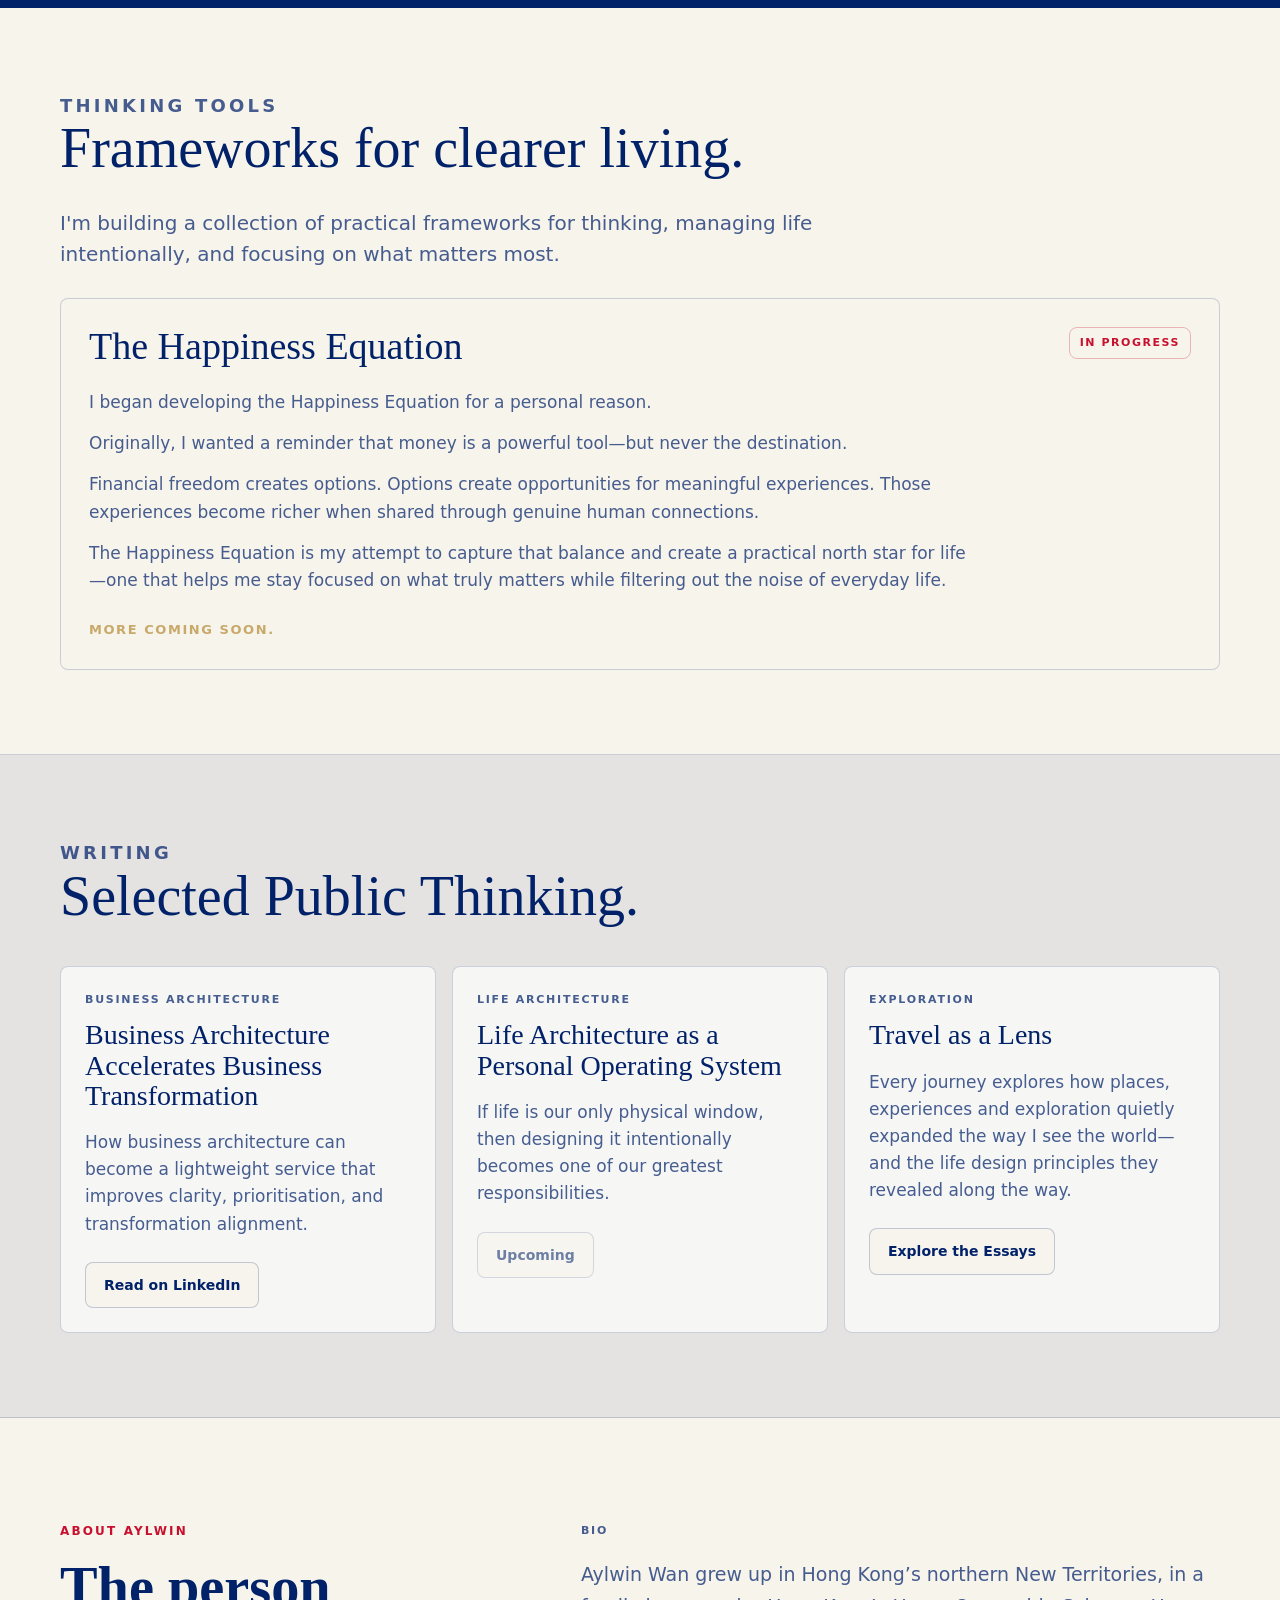
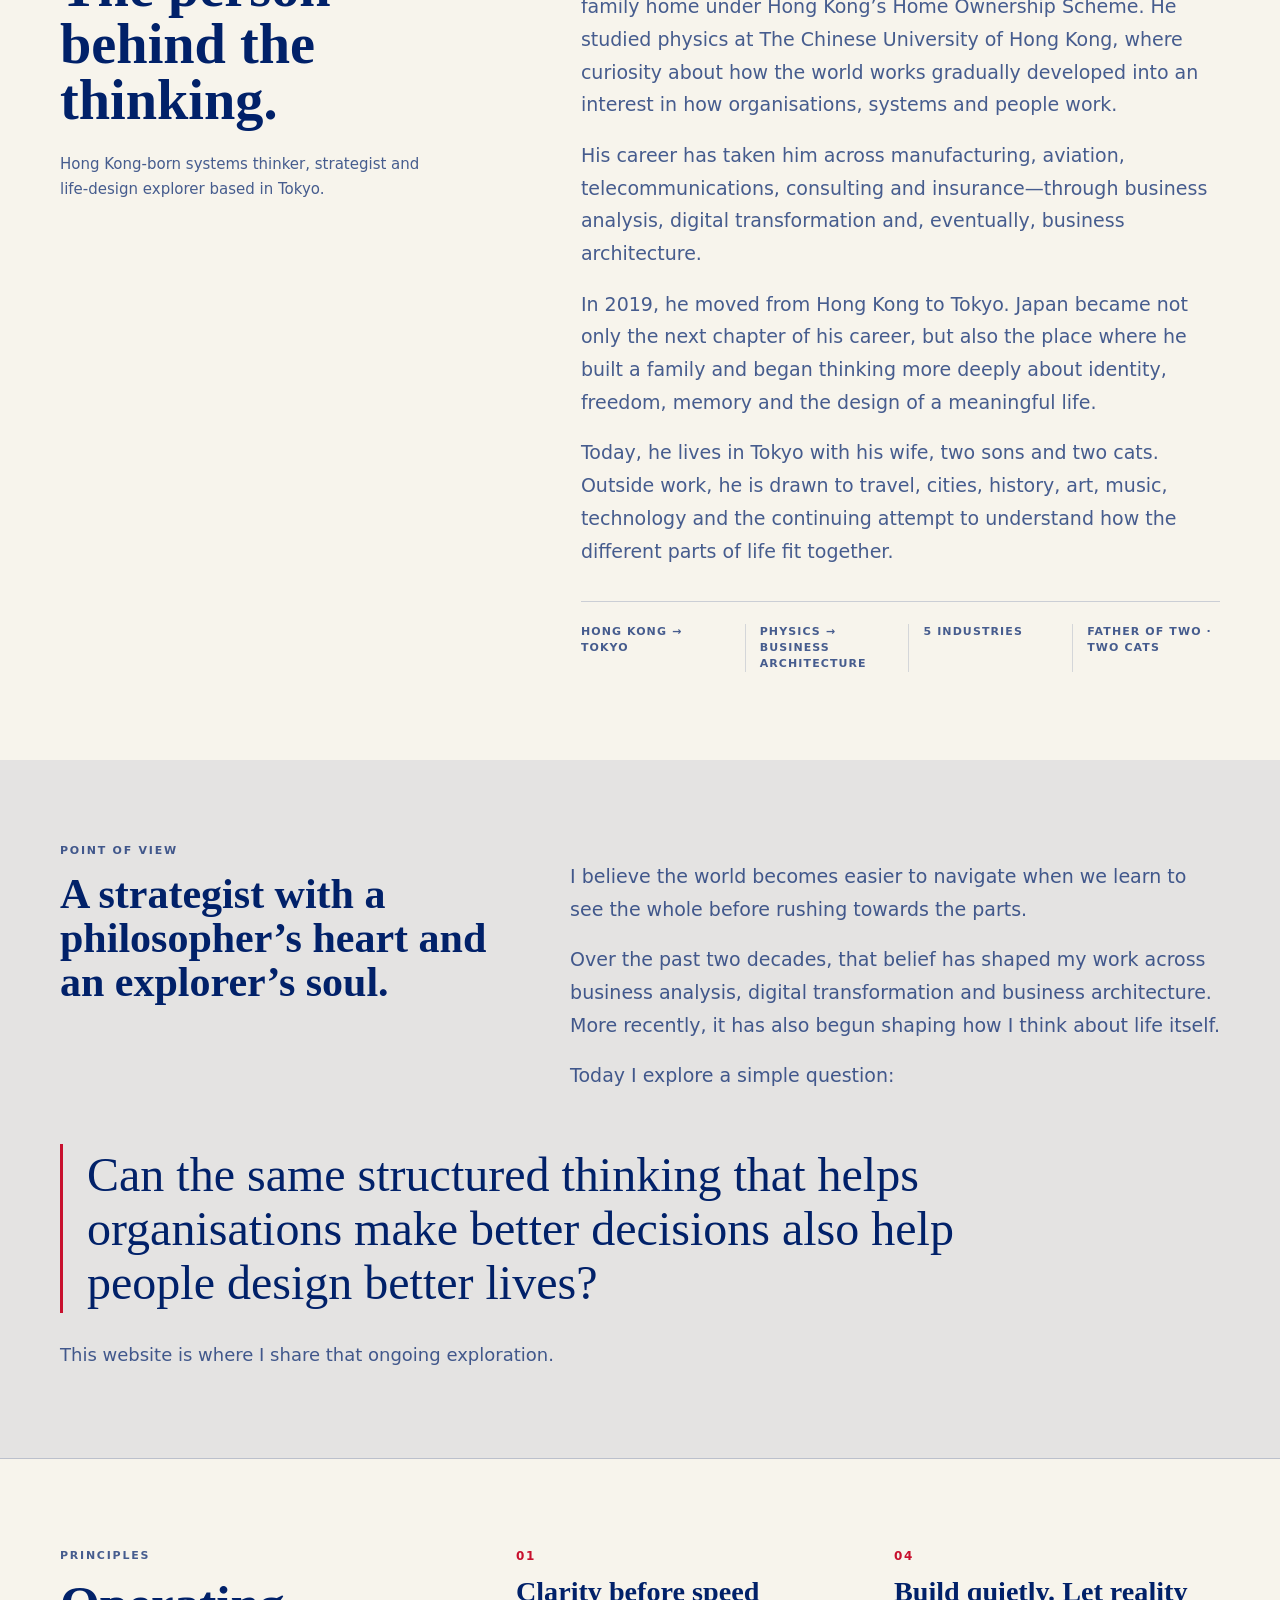
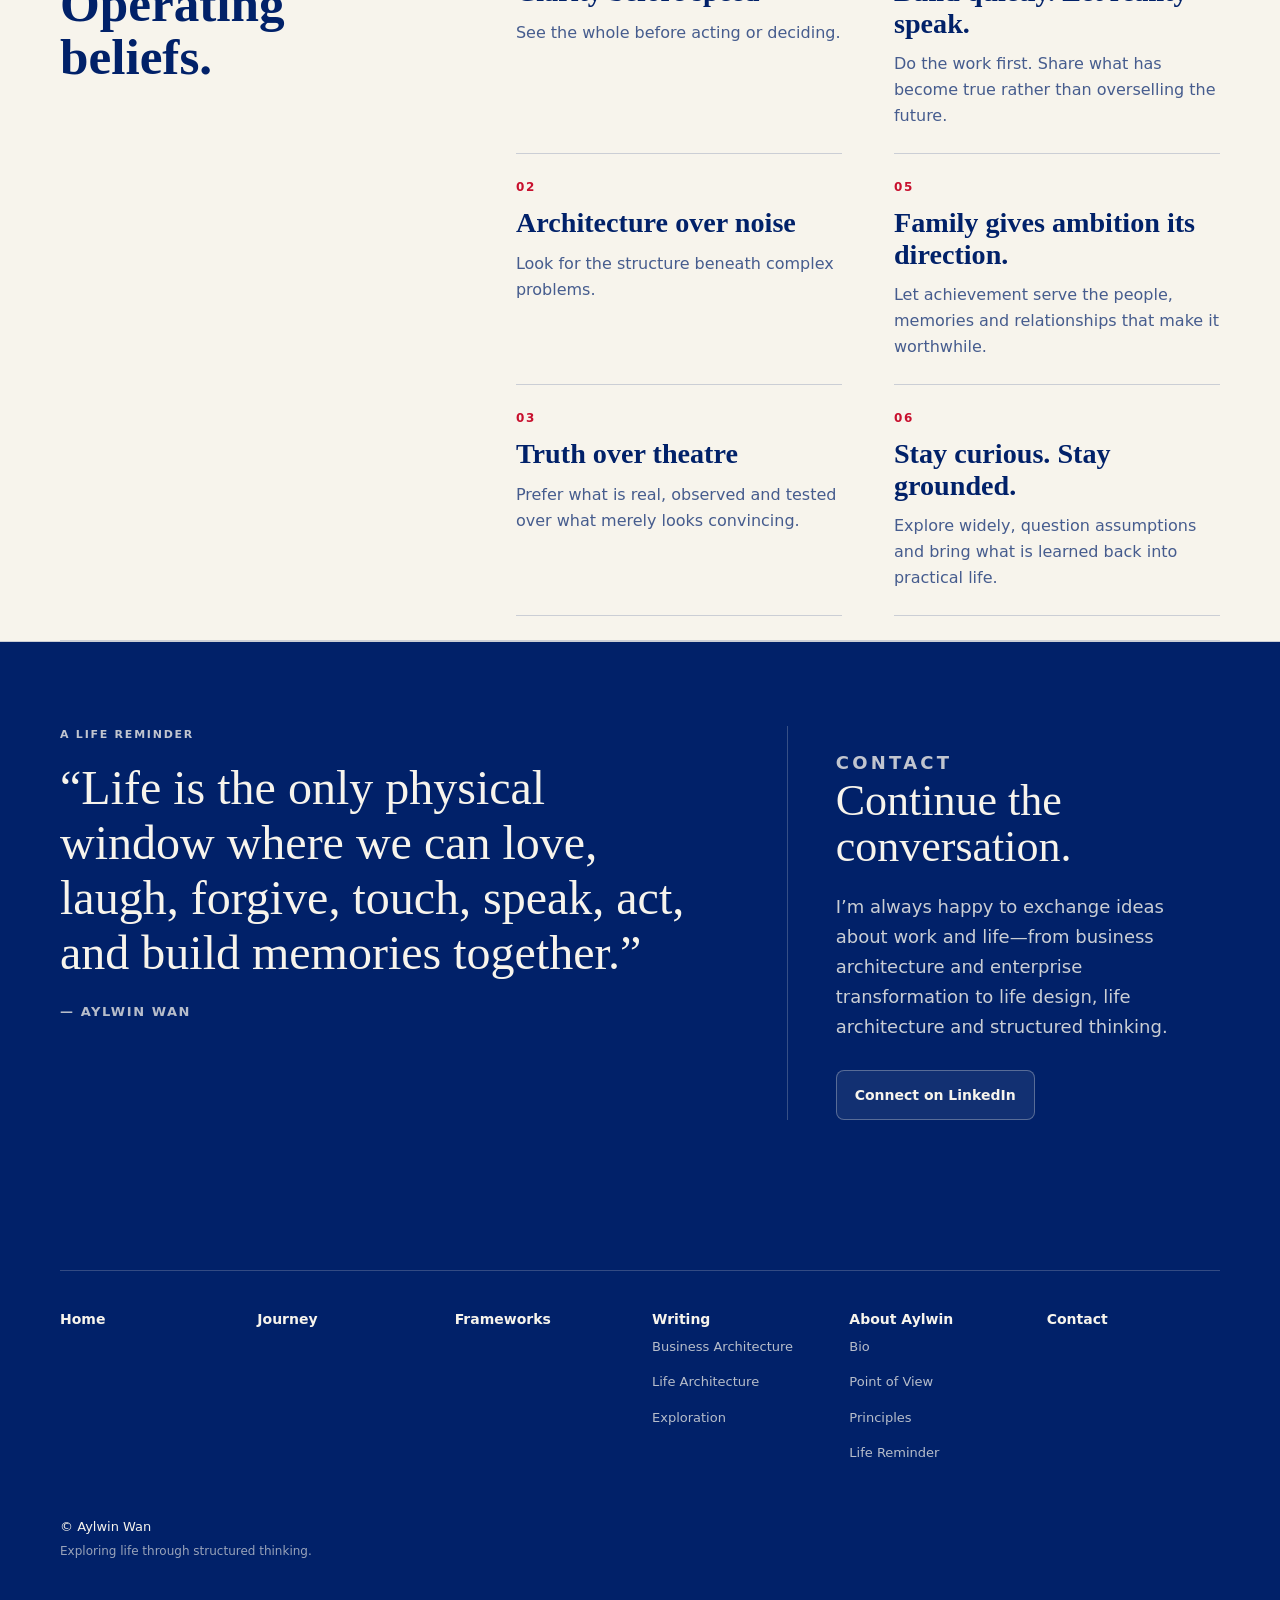
==== commit f8c1bf68: "v20260802" ====
--- a/index.html
+++ b/index.html
@@ -26,8 +26,23 @@
           <a href="#top" aria-current="page">Home</a>
           <a href="road-to-life-architecture.html">Journey</a>
           <a href="#frameworks">Frameworks</a>
-          <a href="#writing">Writing</a>
-          <a href="#about-aylwin">About Aylwin</a>
+          <details class="nav-dropdown">
+            <summary>Writing</summary>
+            <div class="dropdown-menu">
+              <a href="#business-architecture-writing">Business Architecture</a>
+              <a href="#life-architecture-writing">Life Architecture</a>
+              <a href="travel-as-a-lens.html">Exploration</a>
+            </div>
+          </details>
+          <details class="nav-dropdown">
+            <summary>About Aylwin</summary>
+            <div class="dropdown-menu">
+              <a href="#bio">Bio</a>
+              <a href="#point-of-view">Point of View</a>
+              <a href="#principles">Principles</a>
+              <a href="#life-reminder">Life Reminder</a>
+            </div>
+          </details>
           <a href="#contact">Contact</a>
         </div>
       </nav>
@@ -203,32 +218,26 @@
           </div>
 
           <div class="writing-grid" data-list="writing.cards">
-            <article class="writing-card">
+            <article class="writing-card" id="business-architecture-writing">
               <span class="eyebrow">Business Architecture</span>
-              <h3>Business Architecture as a Service</h3>
+              <h3>Business Architecture Accelerates Business Transformation</h3>
               <p>
                 How business architecture can become a lightweight service that
                 improves clarity, prioritisation, and transformation alignment.
               </p>
               <a class="button secondary" href="https://www.linkedin.com/in/aylwinwan/recent-activity/articles/">Read on LinkedIn</a>
             </article>
-            <article class="writing-card">
-              <span class="eyebrow">Life Architecture</span>
-              <h3>Life architecture as a personal operating system</h3>
-              <p>
-                Reflections on decision-making, personal systems, career optionality,
-                family, learning, freedom, and living with intention.
-              </p>
+            <article class="writing-card" id="life-architecture-writing">
+              <span class="eyebrow">LIFE ARCHITECTURE</span>
+              <h3>Life Architecture as a Personal Operating System</h3>
+              <p>If life is our only physical window, then designing it intentionally becomes one of our greatest responsibilities.</p>
               <span class="button secondary disabled" aria-disabled="true">Upcoming</span>
             </article>
             <article class="writing-card">
-              <span class="eyebrow">Exploration</span>
-              <h3>Deep travel as a way of seeing</h3>
-              <p>
-                Reflections on culture, cities, nature, art, meaningful places,
-                and what travel teaches when it goes beyond itinerary planning.
-              </p>
-              <span class="button secondary disabled" aria-disabled="true">Upcoming</span>
+              <span class="eyebrow">EXPLORATION</span>
+              <h3>Travel as a Lens</h3>
+              <p>Every journey explores how places, experiences and exploration quietly expanded the way I see the world—and the life design principles they revealed along the way.</p>
+              <a class="button secondary" href="travel-as-a-lens.html">Explore the Essays</a>
             </article>
           </div>
         </div>
@@ -318,10 +327,10 @@
               </p>
             </section>
 
-            <section class="principles-editorial" id="operating-beliefs" aria-labelledby="operating-beliefs-title">
+            <section class="principles-editorial" id="principles" aria-labelledby="principles-title">
               <div class="principles-header">
                 <span class="eyebrow" data-content="aboutAylwin.principles.label">Principles</span>
-                <h3 id="operating-beliefs-title" data-content="aboutAylwin.principles.title">Operating beliefs.</h3>
+                <h3 id="principles-title" data-content="aboutAylwin.principles.title">Operating beliefs.</h3>
               </div>
               <div class="principles-grid" data-list="aboutAylwin.principles.items">
                 <article class="principle">
@@ -408,7 +417,7 @@
                   <ul class="global-footer-links">
                     <li><a href="index.html#writing">Business Architecture</a></li>
                     <li><a href="index.html#writing">Life Architecture</a></li>
-                    <li><a href="index.html#writing">Exploration</a></li>
+                    <li><a href="travel-as-a-lens.html">Exploration</a></li>
                   </ul>
                 </li>
                 <li>
@@ -416,7 +425,7 @@
                   <ul class="global-footer-links">
                     <li><a href="index.html#bio">Bio</a></li>
                     <li><a href="index.html#point-of-view">Point of View</a></li>
-                    <li><a href="index.html#operating-beliefs">Operating Beliefs</a></li>
+                    <li><a href="index.html#principles">Principles</a></li>
                     <li><a href="index.html#life-reminder">Life Reminder</a></li>
                   </ul>
                 </li>
@@ -431,7 +440,7 @@
         </div>
       </section>
     </main>
-    <script src="assets/site.js" defer></script>
-    <script src="assets/common-footer.js" defer></script>
+    <script src="assets/site.js?v=20260802" defer></script>
+    <script src="assets/common-footer.js?v=20260802" defer></script>
   </body>
 </html>
--- a/assets/css/styles.css
+++ b/assets/css/styles.css
@@ -126,10 +126,10 @@
         width: 34px;
         height: 34px;
         overflow: hidden;
-        border: 1px solid var(--brand-gold);
-        border-radius: var(--radius);
-        background: var(--brand-blue);
-        box-shadow: 0 1px 0 rgba(1, 33, 105, 0.12);
+        border: 0;
+        border-radius: 0;
+        background: transparent;
+        box-shadow: none;
       }
 
       .brand-mark img {
@@ -1182,10 +1182,10 @@
         width: 34px;
         height: 34px;
         overflow: hidden;
-        border: 1px solid var(--brand-gold);
-        border-radius: var(--radius);
-        background: var(--brand-blue);
-        box-shadow: 0 1px 0 rgba(1, 33, 105, 0.12);
+        border: 0;
+        border-radius: 0;
+        background: transparent;
+        box-shadow: none;
       }
 
       body.page-journey .brand-mark img{
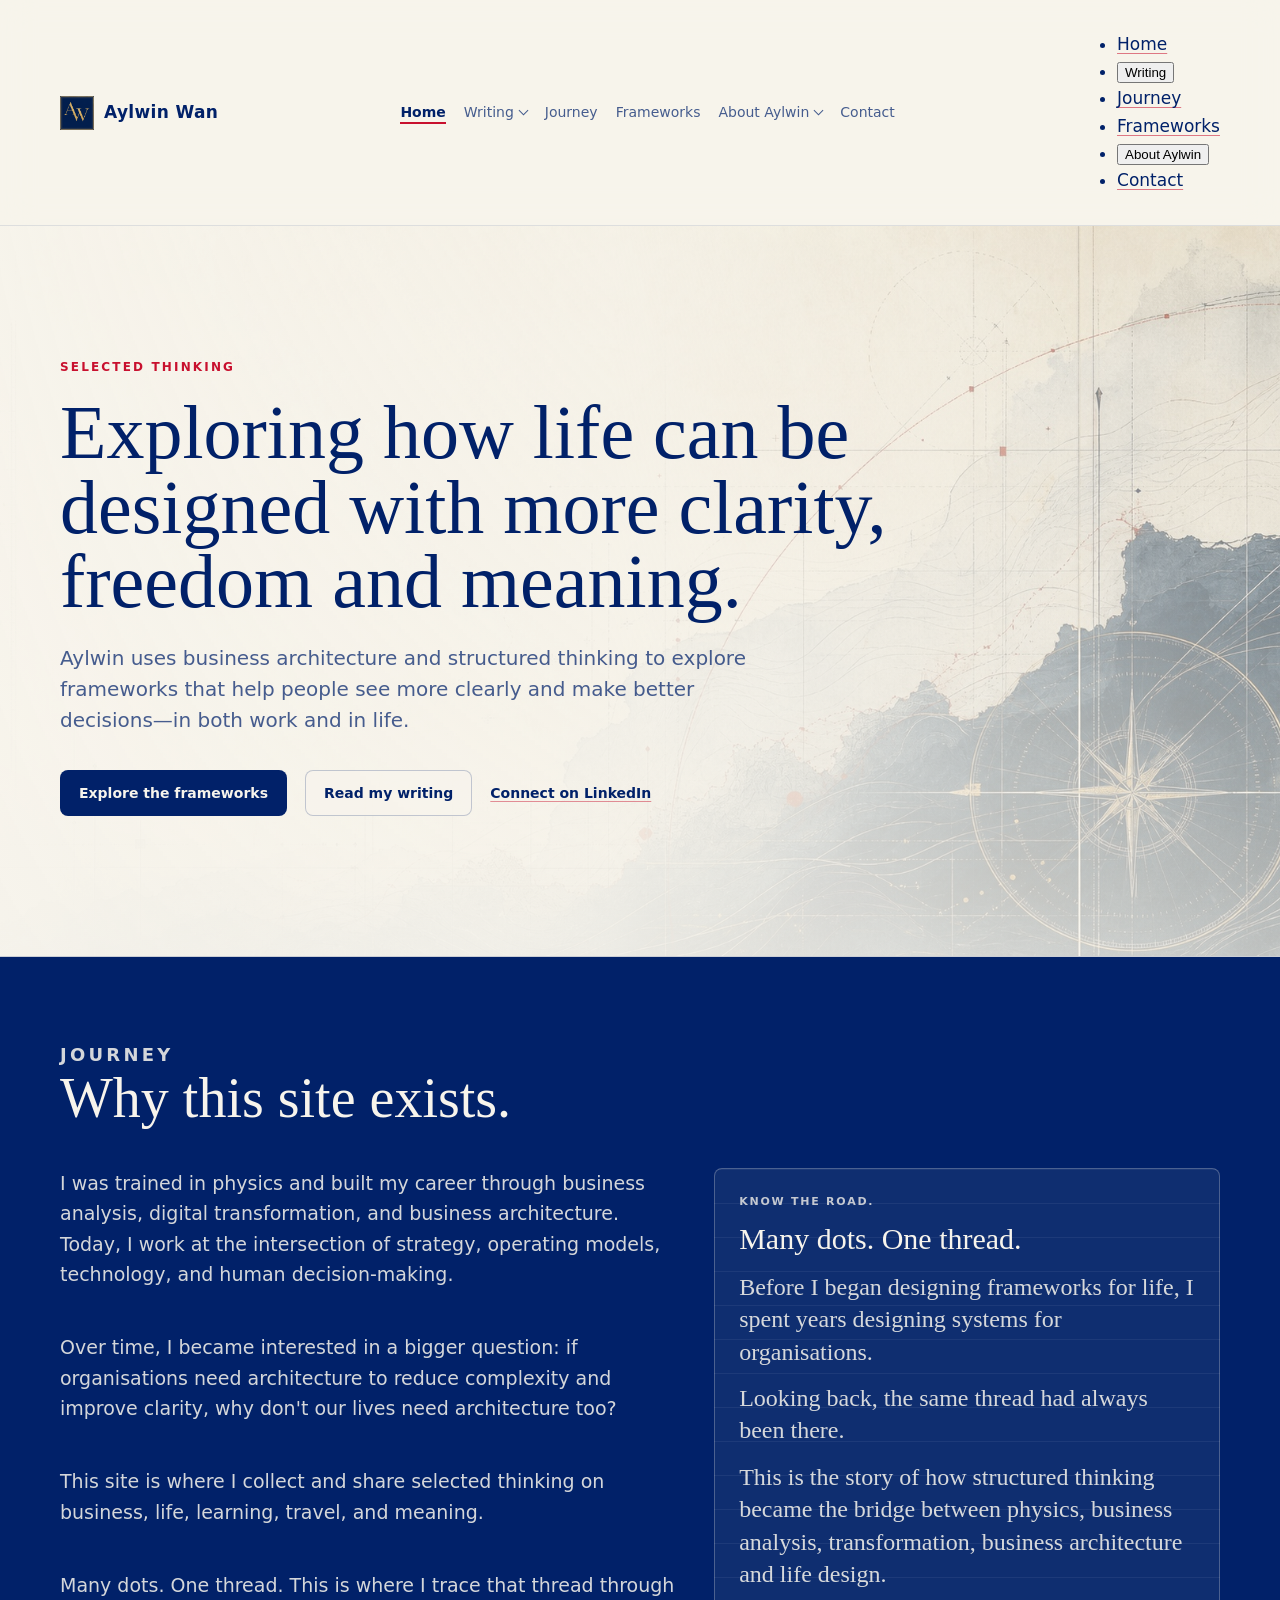
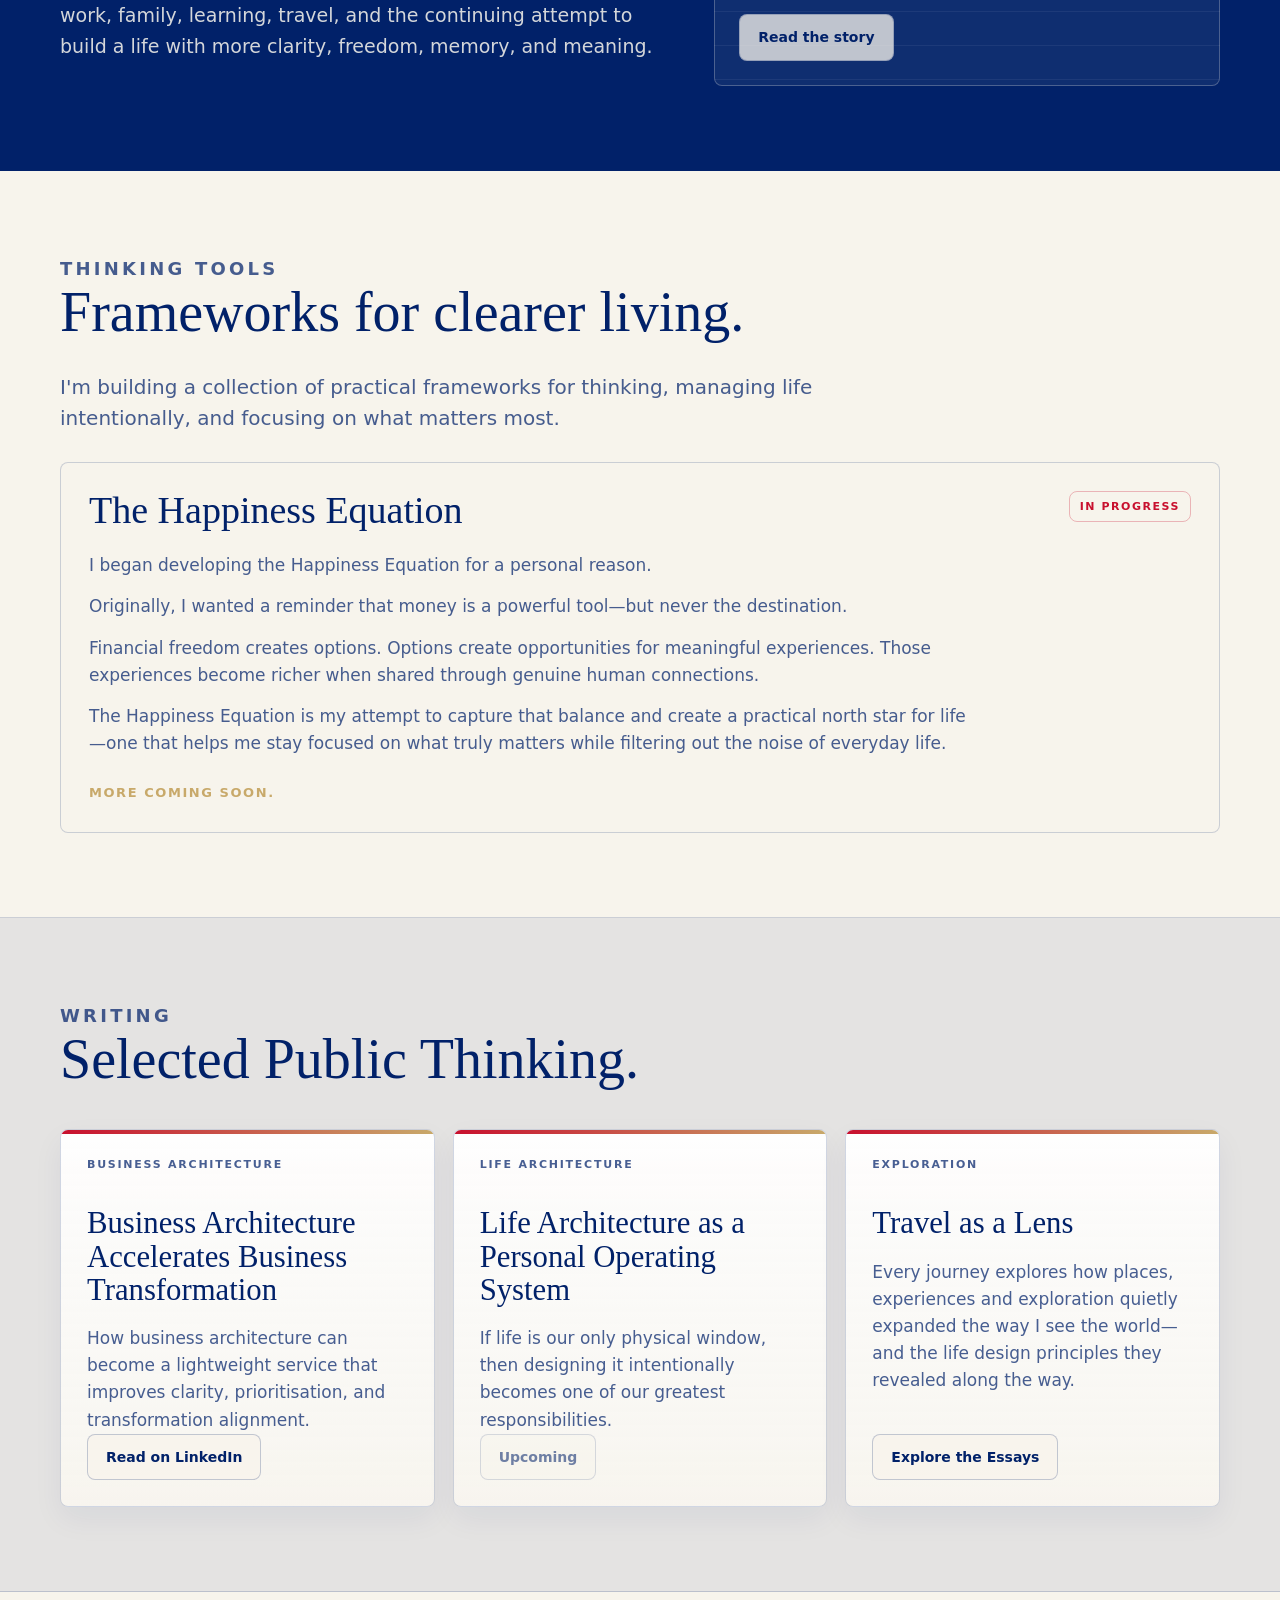
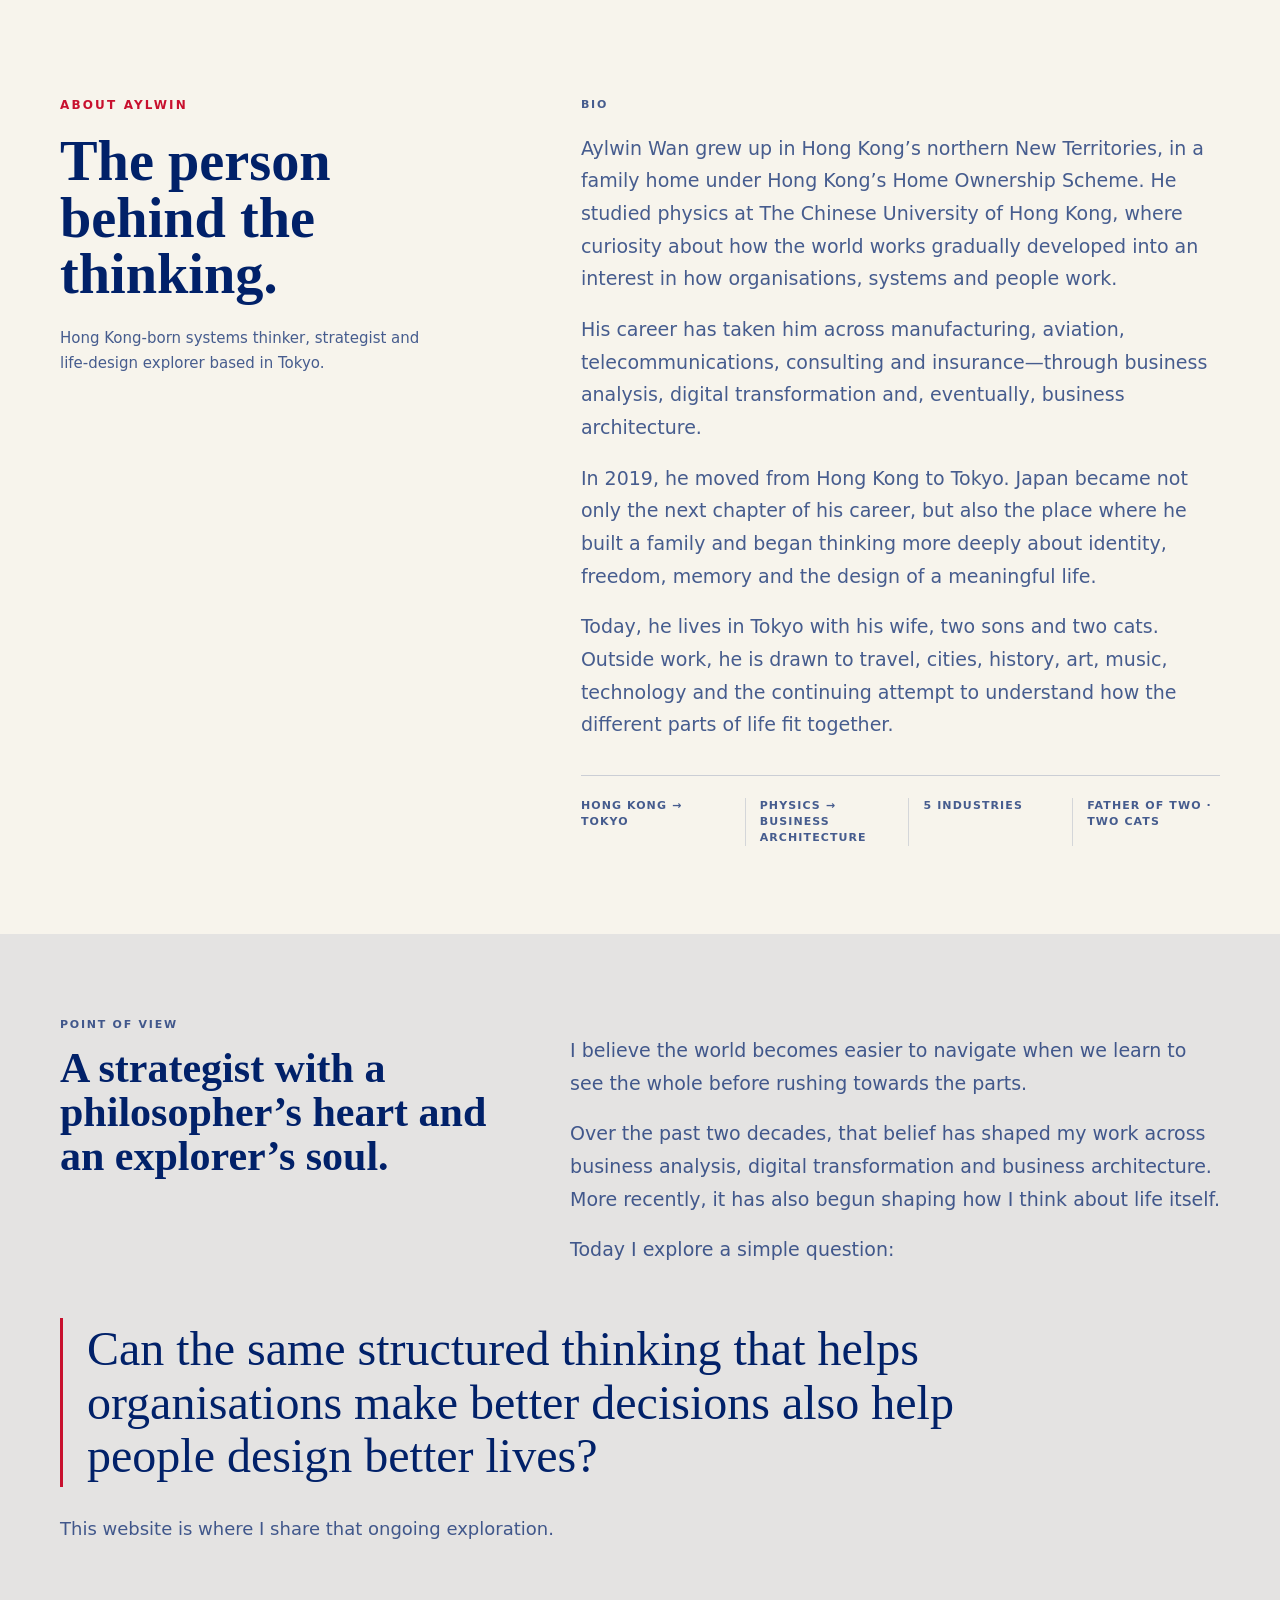
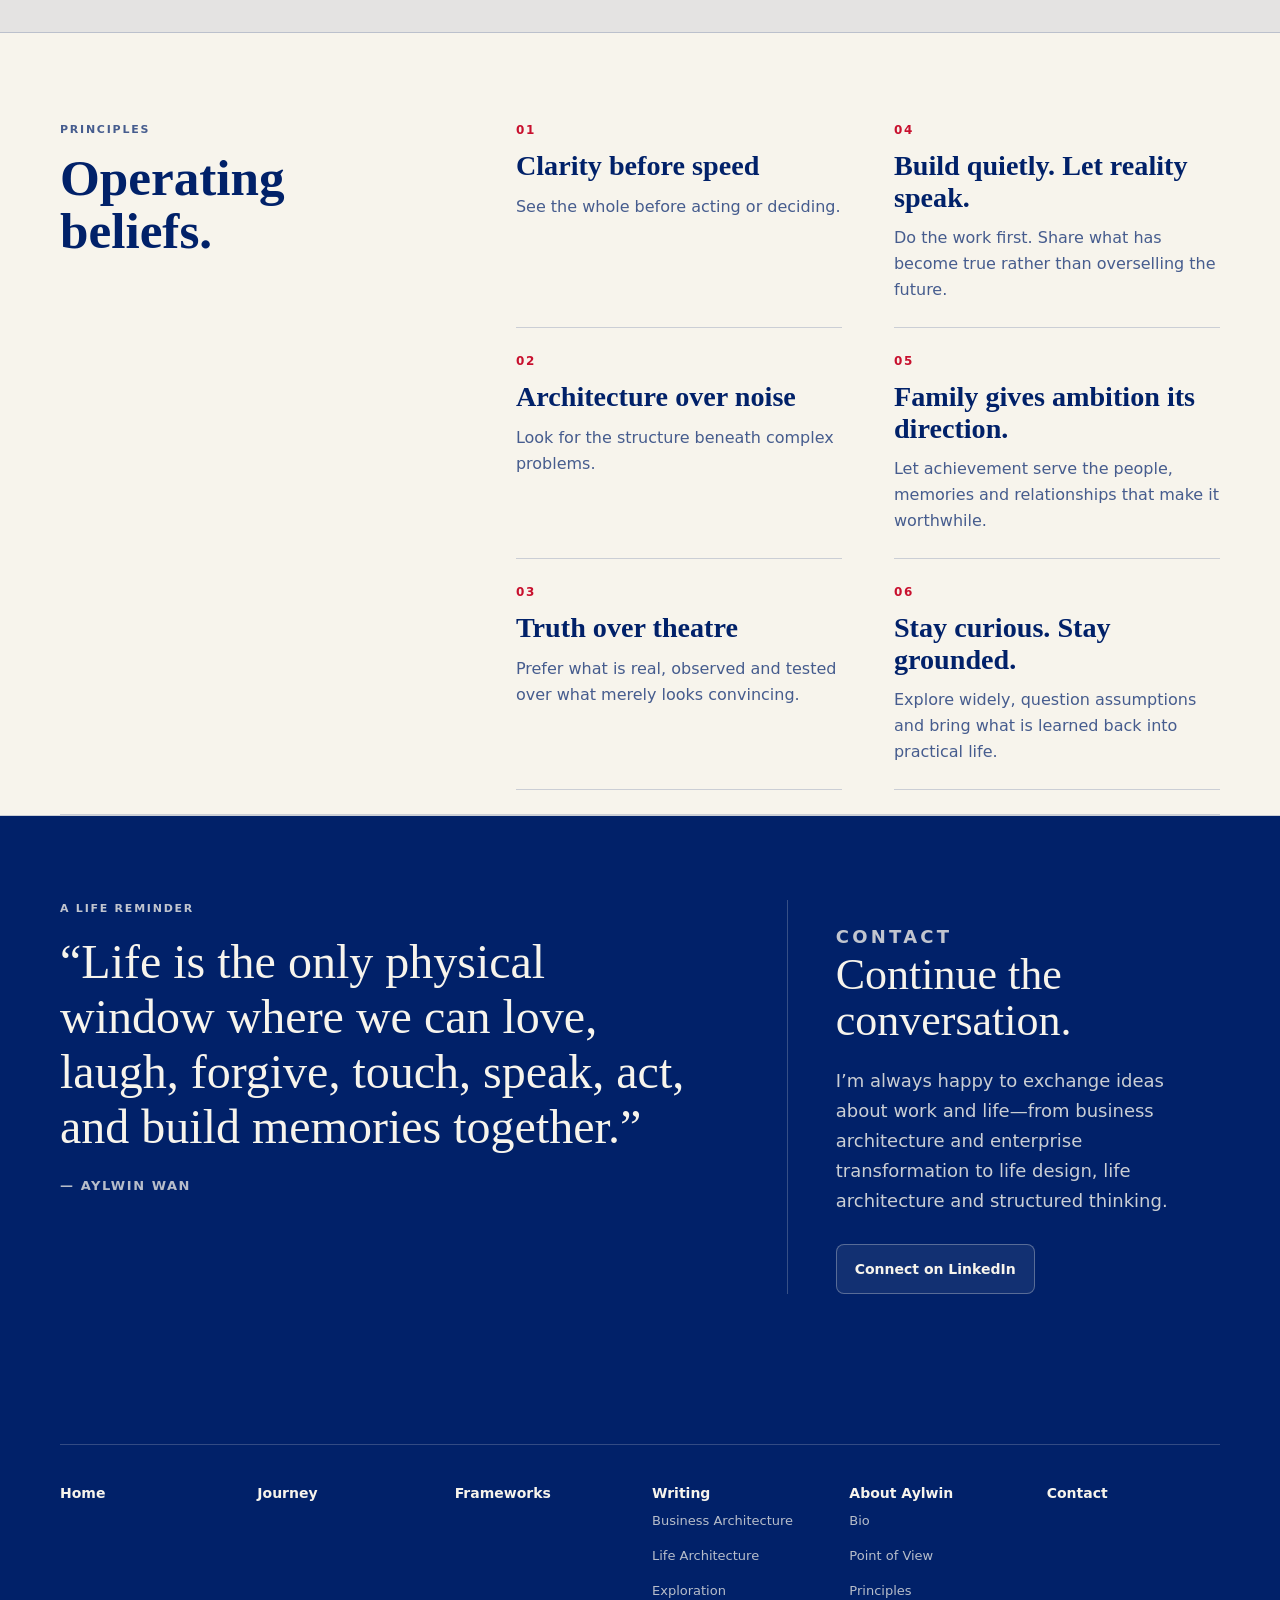
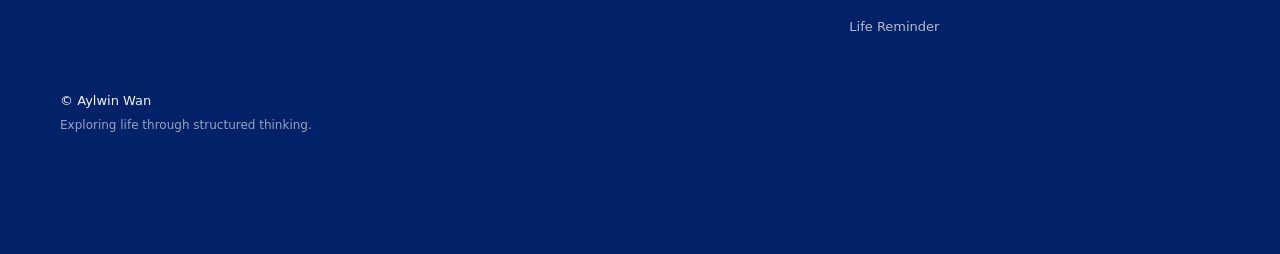
==== commit b3927330: "v20260803" ====
--- a/index.html
+++ b/index.html
@@ -17,34 +17,13 @@
   </head>
   <body class="page-home">
     <header class="site-header">
-      <nav class="nav" aria-label="Main navigation">
-        <a class="brand" href="#top" aria-label="Aylwin Wan home">
+      <nav class="nav" aria-label="Main navigation" data-current-nav="home">
+        <a class="brand" href="index.html#top" aria-label="Aylwin Wan home">
           <span class="brand-mark" aria-hidden="true"><img src="assets/aw-logo.png" alt="" width="942" height="942" /></span>
           <span data-content="brand.name">Aylwin Wan</span>
         </a>
-        <div class="nav-links" data-list="navigation">
-          <a href="#top" aria-current="page">Home</a>
-          <a href="road-to-life-architecture.html">Journey</a>
-          <a href="#frameworks">Frameworks</a>
-          <details class="nav-dropdown">
-            <summary>Writing</summary>
-            <div class="dropdown-menu">
-              <a href="#business-architecture-writing">Business Architecture</a>
-              <a href="#life-architecture-writing">Life Architecture</a>
-              <a href="travel-as-a-lens.html">Exploration</a>
-            </div>
-          </details>
-          <details class="nav-dropdown">
-            <summary>About Aylwin</summary>
-            <div class="dropdown-menu">
-              <a href="#bio">Bio</a>
-              <a href="#point-of-view">Point of View</a>
-              <a href="#principles">Principles</a>
-              <a href="#life-reminder">Life Reminder</a>
-            </div>
-          </details>
-          <a href="#contact">Contact</a>
-        </div>
+        <div class="nav-links site-nav-desktop" data-nav-desktop></div>
+        <div class="site-nav-mobile" data-nav-mobile></div>
       </nav>
     </header>
 
@@ -441,6 +420,7 @@
       </section>
     </main>
     <script src="assets/site.js?v=20260802" defer></script>
+    <script src="assets/common-navigation.js?v=20260803" defer></script>
     <script src="assets/common-footer.js?v=20260802" defer></script>
   </body>
 </html>
--- a/assets/css/styles.css
+++ b/assets/css/styles.css
@@ -150,10 +150,73 @@
         text-decoration: none;
       }
 
-      .nav-links a[aria-current="page"] {
+      .nav-links a[aria-current="page"],
+      .nav-dropdown summary[aria-current="page"] {
         color: var(--brand-blue);
         box-shadow: inset 0 -2px 0 var(--crimson);
         font-weight: 760;
+      }
+
+      .nav-dropdown {
+        position: relative;
+      }
+
+      .nav-dropdown summary {
+        display: inline-flex;
+        align-items: center;
+        gap: 6px;
+        min-height: 34px;
+        color: inherit;
+        cursor: pointer;
+        list-style: none;
+        text-decoration: none;
+      }
+
+      .nav-dropdown summary::-webkit-details-marker {
+        display: none;
+      }
+
+      .nav-dropdown summary::after {
+        width: 6px;
+        height: 6px;
+        border-right: 1.5px solid currentColor;
+        border-bottom: 1.5px solid currentColor;
+        content: "";
+        transform: translateY(-2px) rotate(45deg);
+        transition: transform 160ms ease;
+      }
+
+      .nav-dropdown[open] summary::after {
+        transform: translateY(1px) rotate(225deg);
+      }
+
+      .dropdown-menu {
+        position: absolute;
+        top: calc(100% + 10px);
+        right: 0;
+        z-index: 30;
+        display: grid;
+        min-width: 232px;
+        gap: 4px;
+        border: 1px solid rgba(1, 33, 105, 0.14);
+        border-radius: var(--radius);
+        padding: 8px;
+        background: rgba(255, 252, 245, 0.98);
+        box-shadow: 0 18px 42px rgba(1, 33, 105, 0.16);
+      }
+
+      .dropdown-menu a {
+        border-radius: 6px;
+        padding: 9px 10px;
+        color: var(--blue-muted);
+        line-height: 1.25;
+        text-decoration: none;
+      }
+
+      .dropdown-menu a:hover,
+      .dropdown-menu a[aria-current="page"] {
+        background: var(--blue-faint);
+        color: var(--brand-blue);
       }
 
       .hero {
@@ -517,7 +580,7 @@
       .writing-grid {
         display: grid;
         grid-template-columns: repeat(3, minmax(0, 1fr));
-        gap: 16px;
+        gap: 18px;
       }
 
       .writing-card {
@@ -527,16 +590,41 @@
       }
 
       .writing-card {
-        display: grid;
-        align-content: start;
-        min-height: 292px;
-        padding: 24px;
-        background: rgba(255, 255, 255, 0.66);
+        position: relative;
+        display: flex;
+        flex-direction: column;
+        min-height: 320px;
+        overflow: hidden;
+        padding: 26px;
+        background:
+          linear-gradient(180deg, rgba(255, 255, 255, 0.82), rgba(247, 244, 236, 0.7)),
+          rgba(255, 255, 255, 0.66);
+        box-shadow: 0 12px 30px rgba(1, 33, 105, 0.06);
+      }
+
+      .writing-card[id] {
+        scroll-margin-top: 96px;
+      }
+
+      .writing-card::before {
+        position: absolute;
+        inset: 0 0 auto;
+        height: 4px;
+        content: "";
+        background: linear-gradient(90deg, var(--brand-red), var(--brand-gold));
+      }
+
+      .writing-card-header {
+        display: flex;
+        align-items: center;
+        justify-content: space-between;
+        min-height: 26px;
+        margin-bottom: 22px;
       }
 
       .writing-card h3 {
         margin-top: 0;
-        font-size: 28px;
+        font-size: clamp(26px, 2.4vw, 32px);
         line-height: 1.08;
       }
 
@@ -547,7 +635,8 @@
 
       .writing-card .button {
         justify-self: start;
-        margin-top: 24px;
+        align-self: flex-start;
+        margin-top: auto;
       }
 
       .about-home {
@@ -857,6 +946,11 @@
           font-size: 13px;
         }
 
+        .dropdown-menu {
+          right: auto;
+          left: 0;
+        }
+
         .hero {
           min-height: calc(100vh - 180px);
         }
@@ -947,6 +1041,22 @@
 
         .nav-links {
           justify-content: flex-start;
+        }
+
+        .nav-dropdown,
+        .nav-dropdown summary {
+          width: 100%;
+        }
+
+        .nav-dropdown summary {
+          justify-content: space-between;
+        }
+
+        .dropdown-menu {
+          position: static;
+          min-width: 100%;
+          margin-top: 6px;
+          box-shadow: none;
         }
 
         .hero-inner {
@@ -1821,4 +1931,90 @@
         body.page-journey .section-heading h2,body.page-journey .closing h2{
           font-size: 34px;
         }
-      }+      }
+
+/* Travel as a Lens page */
+body.page-travel .travel-hero {
+  position: relative;
+  min-height: calc(100vh - 170px);
+  overflow: hidden;
+  border-bottom: 1px solid var(--line);
+  background: var(--brand-ivory);
+}
+body.page-travel .travel-hero::after {
+  position: absolute;
+  inset: 0;
+  z-index: 1;
+  content: "";
+  background:
+    linear-gradient(90deg, rgba(247, 244, 236, 0.95), rgba(247, 244, 236, 0.8) 48%, rgba(247, 244, 236, 0.12)),
+    linear-gradient(180deg, rgba(247, 244, 236, 0.08), rgba(247, 244, 236, 0.72));
+}
+body.page-travel .travel-hero-inner { position: relative; z-index: 2; display: grid; align-content: center; min-height: calc(100vh - 170px); }
+body.page-travel .travel-hero h1 { max-width: 860px; font-size: clamp(64px, 6vw, 76px); line-height: 0.98; }
+body.page-travel .travel-hero-support,
+body.page-travel .travel-section-intro { max-width: 760px; margin: 22px 0 0; color: var(--blue-muted); font-size: clamp(18px, 1.5vw, 20px); line-height: 1.6; }
+body.page-travel .travel-narrow { max-width: 900px; }
+body.page-travel .travel-manifesto,
+body.page-travel .travel-essays { background: var(--brand-ivory); }
+body.page-travel .travel-closing { background: var(--brand-blue); color: var(--brand-ivory); }
+body.page-travel .travel-closing h2,
+body.page-travel .travel-closing .kicker { color: var(--brand-ivory); }
+body.page-travel .manifesto-copy { display: grid; gap: 18px; max-width: 760px; margin-top: 24px; }
+body.page-travel .manifesto-copy p { margin: 0; color: var(--blue-muted); font-size: clamp(18px, 1.5vw, 20px); line-height: 1.72; }
+body.page-travel .travel-closing .manifesto-copy p { color: rgba(247, 244, 236, 0.82); }
+body.page-travel .manifesto-statement,
+body.page-travel .travel-closing-quote { max-width: 820px; margin: 42px 0 0; border-left: 3px solid var(--brand-red); padding-left: 24px; color: var(--brand-blue); font-family: var(--font-display); font-size: clamp(32px, 4vw, 48px); line-height: 1.12; }
+body.page-travel .travel-closing-quote { color: var(--brand-ivory); }
+body.page-travel .essay-grid { display: grid; grid-template-columns: repeat(auto-fit, minmax(min(100%, 320px), 1fr)); gap: 18px; }
+body.page-travel .essay-card { position: relative; display: grid; grid-template-rows: 32px 168px 148px 154px 136px 74px; align-content: start; min-height: 712px; overflow: hidden; border: 1px solid var(--line); border-radius: var(--radius); padding: 26px; background: linear-gradient(180deg, rgba(255, 255, 255, 0.76), rgba(247, 244, 236, 0.82)); box-shadow: 0 14px 38px rgba(1, 33, 105, 0.07); }
+body.page-travel .essay-card::before { position: absolute; inset: 0 0 auto; height: 4px; content: ""; background: linear-gradient(90deg, var(--brand-red), var(--brand-gold)); }
+body.page-travel .essay-card-linkable { cursor: pointer; transition: border-color 160ms ease, box-shadow 160ms ease, transform 160ms ease; }
+body.page-travel .essay-card-linkable:hover { border-color: rgba(200, 16, 46, 0.32); box-shadow: 0 18px 44px rgba(1, 33, 105, 0.12); transform: translateY(-2px); }
+body.page-travel .card-cover-link { position: absolute; inset: 0; z-index: 2; border-radius: inherit; text-decoration: none; }
+body.page-travel .card-cover-link:focus-visible { outline: 3px solid var(--brand-red); outline-offset: 4px; }
+body.page-travel .essay-card-header { position: relative; z-index: 1; display: flex; align-items: start; justify-content: space-between; gap: 16px; min-height: 32px; }
+body.page-travel .essay-number { color: var(--brand-blue); font-size: 12px; font-weight: 820; letter-spacing: 0.14em; }
+body.page-travel .essay-card h3 { position: relative; z-index: 1; align-self: start; margin-top: 10px; font-size: clamp(28px, 3vw, 38px); line-height: 1.04; }
+body.page-travel .essay-title-link { position: relative; z-index: 3; color: inherit; text-decoration: none; }
+body.page-travel .essay-title-link:hover,
+body.page-travel .essay-card-linkable:hover .essay-title-link { color: var(--crimson); }
+body.page-travel .essay-card p { margin: 0; color: var(--blue-muted); }
+body.page-travel .essay-card > p { align-self: start; padding-top: 18px; }
+body.page-travel .essay-meta { display: grid; grid-template-columns: repeat(2, minmax(0, 1fr)); gap: 12px; align-self: start; margin: 0; }
+body.page-travel .essay-meta div { border-top: 1px solid var(--line); padding-top: 12px; }
+body.page-travel .essay-meta dt,
+body.page-travel .essay-lens span,
+body.page-travel .essay-principle span { color: var(--blue-muted); font-size: 11px; font-weight: 820; letter-spacing: 0; text-transform: uppercase; }
+body.page-travel .essay-meta dd { min-height: 24px; margin: 4px 0 0; color: var(--brand-blue); font-size: 15px; font-weight: 760; }
+body.page-travel .essay-lens,
+body.page-travel .essay-principle { align-self: start; margin: 0; border-top: 1px solid var(--line); padding-top: 16px; }
+body.page-travel .essay-lens p { margin-top: 8px; font-family: var(--font-display); color: var(--brand-blue); font-size: 22px; line-height: 1.24; }
+body.page-travel .essay-principle strong { display: block; margin-top: 8px; color: var(--brand-blue); font-size: 16px; }
+body.page-travel .travel-closing .global-footer { margin-top: 76px; }
+body.page-essay .article-page { background: var(--brand-ivory); }
+body.page-essay .article-shell { width: min(900px, calc(100% - 32px)); padding-top: clamp(56px, 8vw, 96px); padding-bottom: clamp(72px, 9vw, 116px); }
+body.page-essay .back-link { display: inline-flex; margin-bottom: 42px; color: var(--blue-muted); font-size: 14px; font-weight: 760; text-decoration: none; }
+body.page-essay .back-link:hover { color: var(--crimson); }
+body.page-essay .article-header { max-width: 760px; }
+body.page-essay .article-header h1 { font-size: clamp(56px, 8vw, 92px); line-height: 0.96; }
+body.page-essay .article-meta { display: grid; grid-template-columns: repeat(2, minmax(0, 1fr)); gap: 12px 18px; max-width: 620px; margin: 34px 0 0; }
+body.page-essay .article-meta div { border-top: 1px solid var(--line); padding-top: 12px; }
+body.page-essay .article-meta dt { color: var(--blue-muted); font-size: 11px; font-weight: 820; letter-spacing: 0; text-transform: uppercase; }
+body.page-essay .article-meta dd { min-height: 24px; margin: 4px 0 0; color: var(--brand-blue); font-size: 15px; font-weight: 760; }
+body.page-essay .article-body { max-width: 720px; margin-top: 54px; }
+body.page-essay .article-body p,
+body.page-essay .principle-copy p { margin: 0 0 1.35em; color: var(--blue-muted); font-size: clamp(18px, 1.45vw, 21px); line-height: 1.78; }
+body.page-essay .article-section-marker { margin: 84px 0 28px; color: var(--blue-muted); font-family: var(--font-body); font-size: 12px; font-weight: 680; letter-spacing: 0.16em; line-height: 1.45; text-transform: uppercase; }
+body.page-essay .article-section-marker::before { display: block; width: 34px; height: 2px; margin-bottom: 18px; content: ""; background: var(--brand-red); }
+body.page-essay .article-closing-quote { max-width: 740px; margin: 112px auto 108px; padding: 0 18px; color: var(--brand-blue); font-family: var(--font-display); font-size: clamp(32px, 4.6vw, 46px); font-weight: 400; line-height: 1.34; text-align: center; }
+body.page-essay .article-image { width: min(840px, calc(100% + 72px)); margin: 56px 0 56px -24px; }
+body.page-essay .article-image img { display: block; width: 100%; height: auto; border: 1px solid rgba(1, 33, 105, 0.14); border-radius: var(--radius); background: rgba(255, 255, 255, 0.48); box-shadow: 0 18px 46px rgba(1, 33, 105, 0.1); }
+body.page-essay .article-image figcaption { margin-top: 12px; color: var(--blue-muted); font-size: 13px; line-height: 1.5; }
+body.page-essay .life-principle-block { max-width: 760px; margin-top: 68px; border-top: 3px solid var(--brand-red); border-radius: var(--radius); padding: 34px 30px 32px; background: rgba(255, 255, 255, 0.54); box-shadow: 0 14px 38px rgba(1, 33, 105, 0.06); }
+body.page-essay .life-principle-block h2 { margin-bottom: 24px; font-size: clamp(34px, 4vw, 52px); line-height: 1.04; }
+body.page-essay .principle-copy p:last-child { margin-bottom: 0; }
+body.page-essay .article-return-link { margin-top: 40px; margin-bottom: 0; }
+body.page-essay .article-closing .section-inner { padding-top: 76px; padding-bottom: 56px; }
+@media (max-width: 860px) { body.page-travel .travel-hero::after { background: linear-gradient(180deg, rgba(247, 244, 236, 0.97), rgba(247, 244, 236, 0.8) 58%, rgba(247, 244, 236, 0.2)), linear-gradient(90deg, rgba(247, 244, 236, 0.8), rgba(247, 244, 236, 0.34)); } }
+@media (max-width: 560px) { body.page-travel .travel-hero { min-height: auto; } body.page-travel .travel-hero-inner { min-height: auto; padding-top: 72px; padding-bottom: 72px; } body.page-travel .travel-hero h1 { font-size: 42px; } body.page-travel .essay-meta { grid-template-columns: 1fr; } body.page-travel .manifesto-statement, body.page-travel .travel-closing-quote { padding-left: 18px; font-size: clamp(28px, 8vw, 36px); } body.page-travel .essay-card { grid-template-rows: auto; min-height: 0; gap: 20px; overflow: visible; padding: 20px; } body.page-travel .essay-card h3, body.page-travel .essay-card > p { margin: 0; padding: 0; } body.page-essay .article-shell { padding-top: 52px; } body.page-essay .article-meta { grid-template-columns: 1fr; } body.page-essay .article-body { margin-top: 42px; } body.page-essay .article-section-marker { margin-top: 64px; margin-bottom: 22px; font-size: 11px; } body.page-essay .article-closing-quote { margin: 76px auto 76px; padding: 0 6px; font-size: clamp(28px, 9vw, 32px); line-height: 1.4; } body.page-essay .article-image { width: 100%; margin-left: 0; } body.page-essay .life-principle-block { padding: 28px 20px; } }
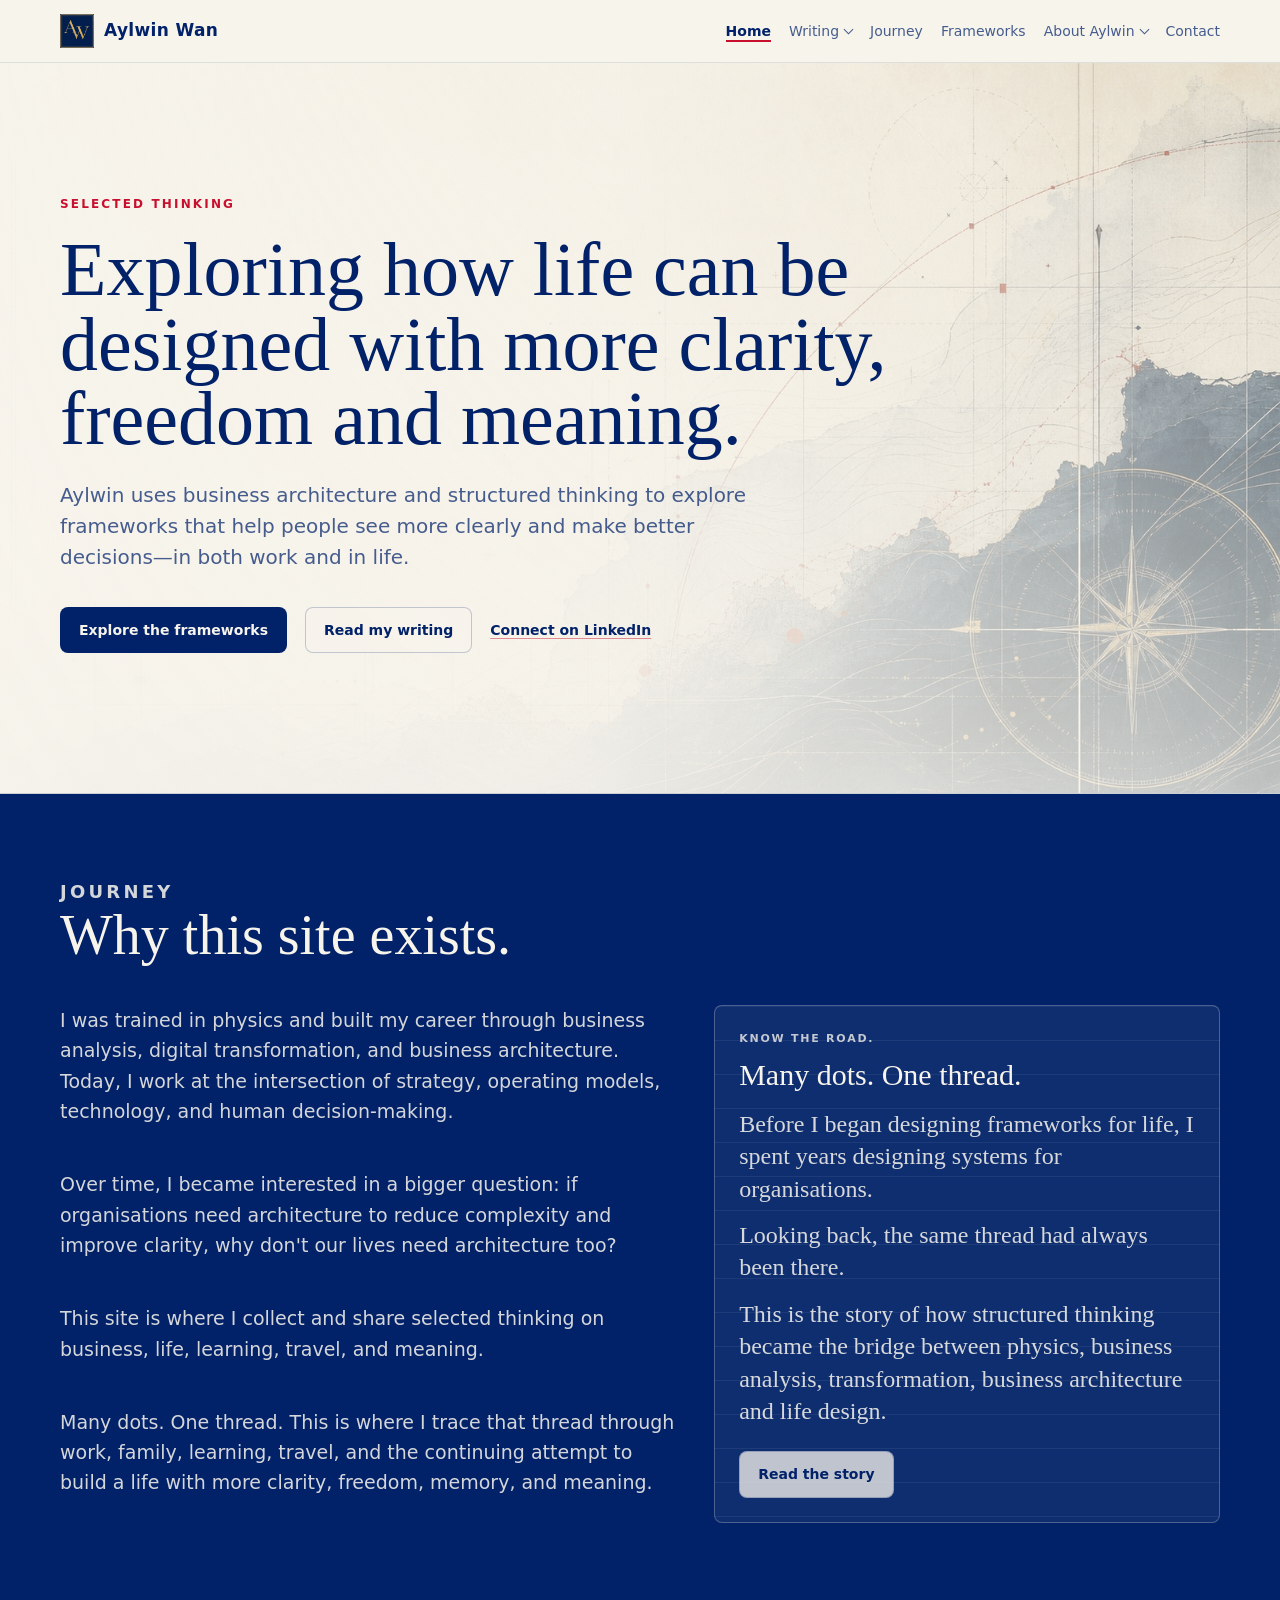
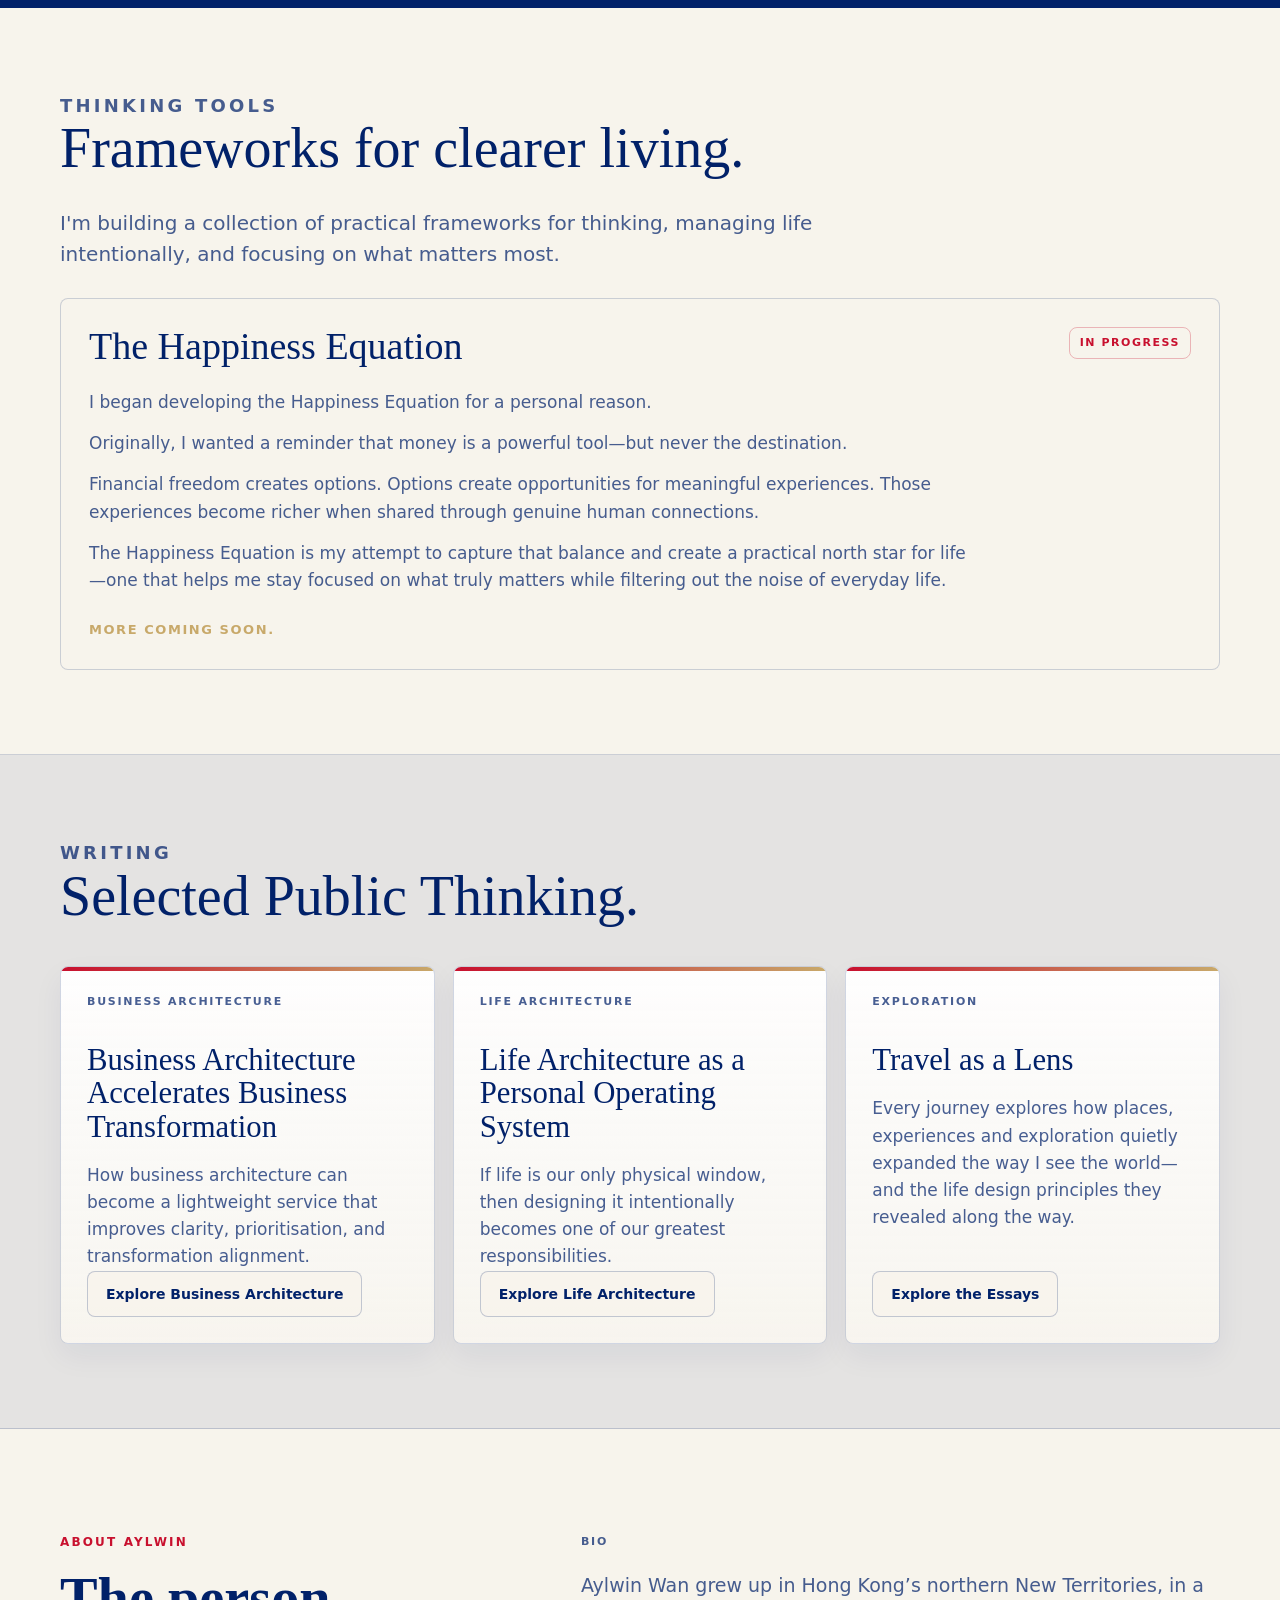
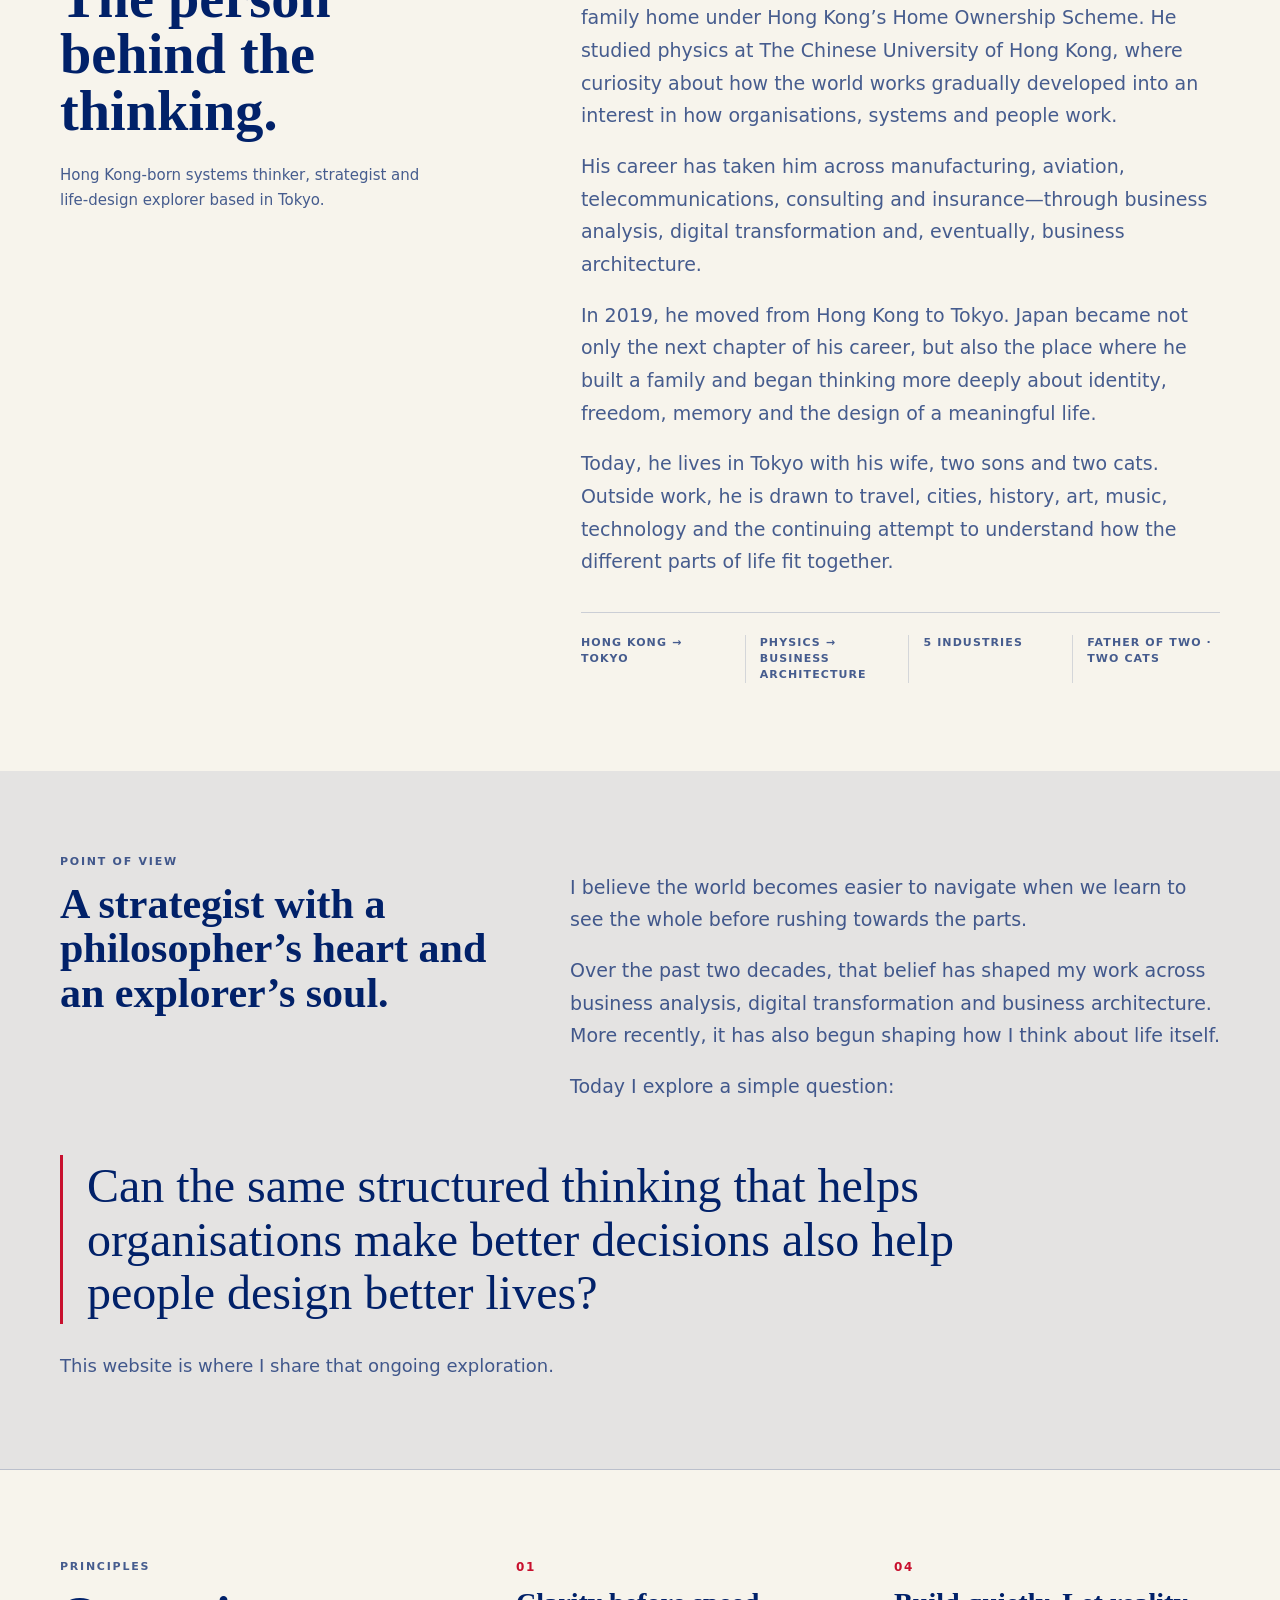
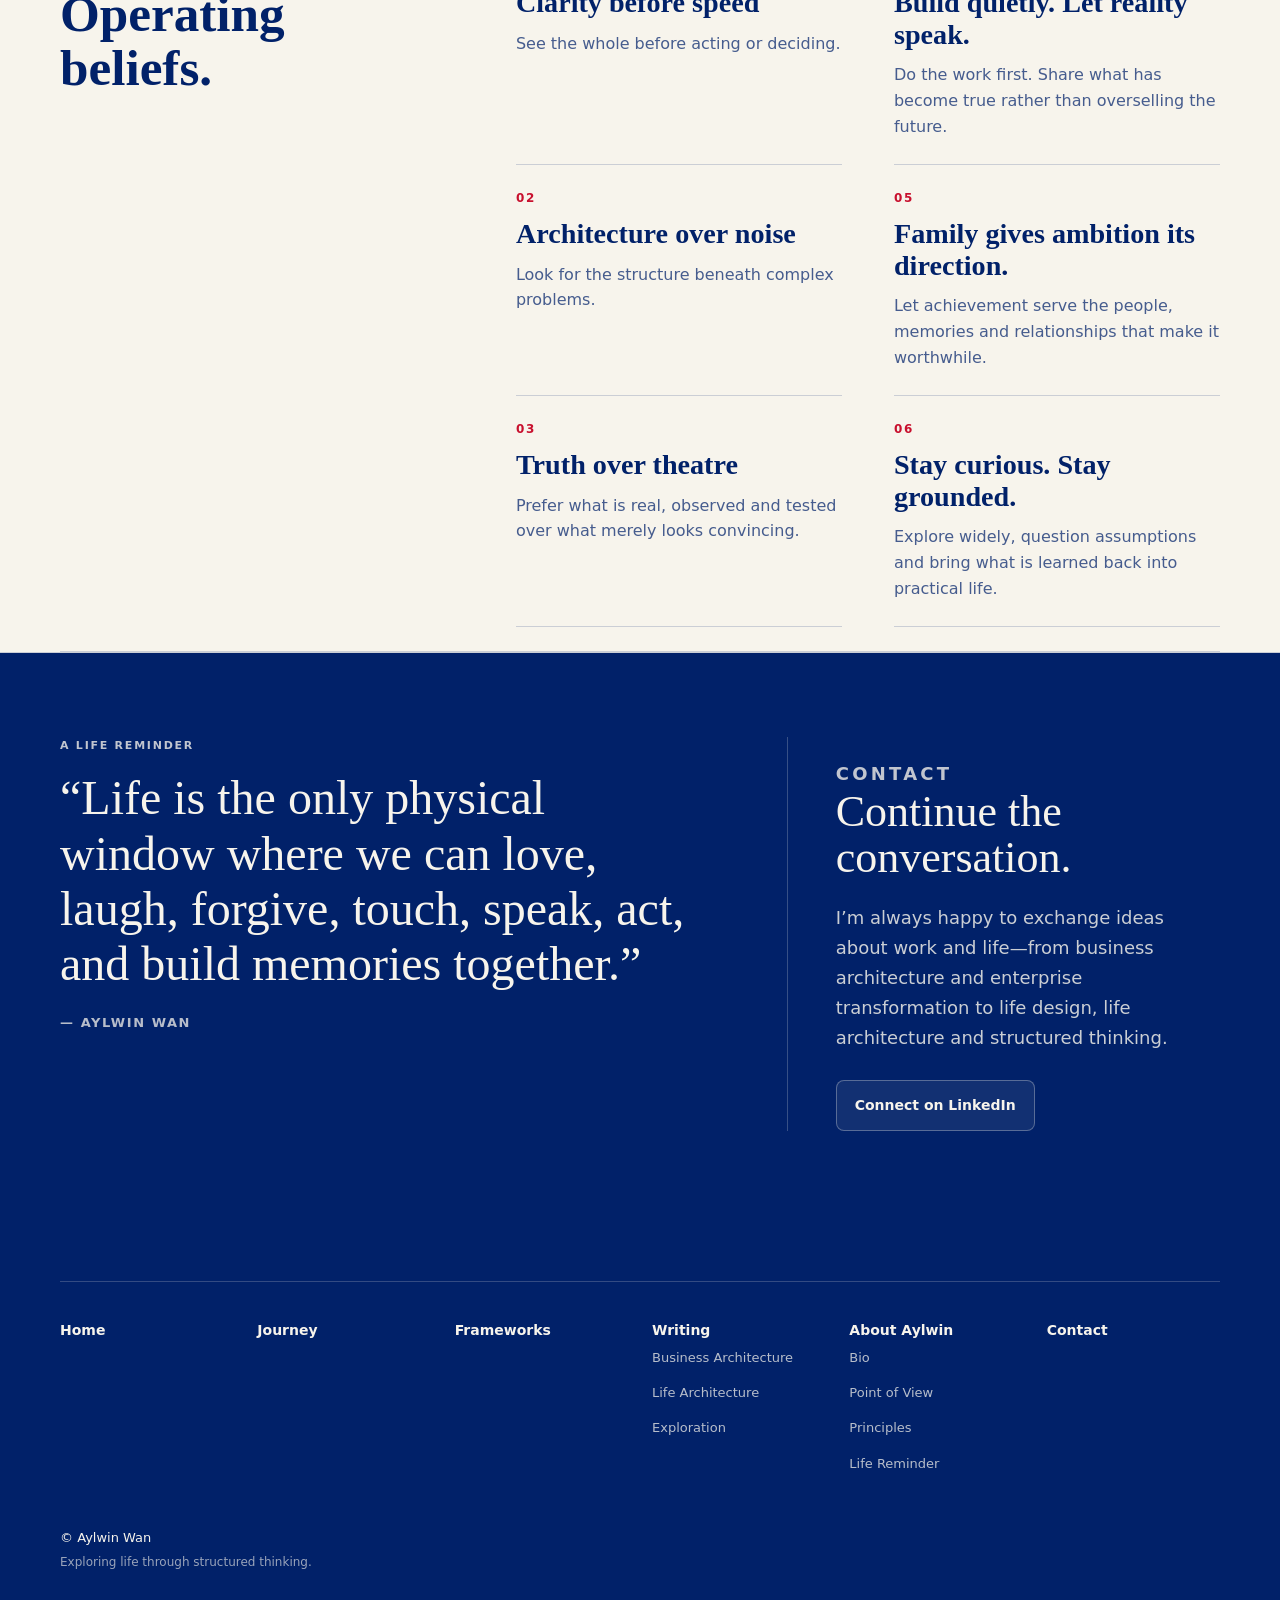
==== commit c8a9165b: "v20260921" ====
--- a/index.html
+++ b/index.html
@@ -12,7 +12,7 @@
       content="default-src 'self'; img-src 'self'; style-src 'self' 'unsafe-inline'; script-src 'self'; connect-src 'self'; object-src 'none'; base-uri 'none'; form-action 'none'; frame-ancestors 'none'"
     />
     <link rel="icon" href="assets/favicon.svg" type="image/svg+xml" />
-    <link rel="stylesheet" href="assets/css/styles.css" />
+    <link rel="stylesheet" href="assets/css/styles.css?v=20260921-writing" />
     <title>Aylwin Wan | Selected Thinking</title>
   </head>
   <body class="page-home">
@@ -204,13 +204,13 @@
                 How business architecture can become a lightweight service that
                 improves clarity, prioritisation, and transformation alignment.
               </p>
-              <a class="button secondary" href="https://www.linkedin.com/in/aylwinwan/recent-activity/articles/">Read on LinkedIn</a>
+              <a class="button secondary" href="writing/business-architecture/index.html">Explore Business Architecture</a>
             </article>
             <article class="writing-card" id="life-architecture-writing">
               <span class="eyebrow">LIFE ARCHITECTURE</span>
               <h3>Life Architecture as a Personal Operating System</h3>
               <p>If life is our only physical window, then designing it intentionally becomes one of our greatest responsibilities.</p>
-              <span class="button secondary disabled" aria-disabled="true">Upcoming</span>
+              <a class="button secondary" href="writing/life-architecture/index.html">Explore Life Architecture</a>
             </article>
             <article class="writing-card">
               <span class="eyebrow">EXPLORATION</span>
@@ -394,8 +394,8 @@
                 <li>
                   <a href="index.html#writing">Writing</a>
                   <ul class="global-footer-links">
-                    <li><a href="index.html#writing">Business Architecture</a></li>
-                    <li><a href="index.html#writing">Life Architecture</a></li>
+                    <li><a href="writing/business-architecture/index.html">Business Architecture</a></li>
+                    <li><a href="writing/life-architecture/index.html">Life Architecture</a></li>
                     <li><a href="travel-as-a-lens.html">Exploration</a></li>
                   </ul>
                 </li>
@@ -419,8 +419,8 @@
         </div>
       </section>
     </main>
-    <script src="assets/site.js?v=20260802" defer></script>
-    <script src="assets/common-navigation.js?v=20260803" defer></script>
-    <script src="assets/common-footer.js?v=20260802" defer></script>
+    <script src="assets/site.js?v=20260921-writing" defer></script>
+    <script src="assets/common-navigation.js?v=20260921-writing" defer></script>
+    <script src="assets/common-footer.js?v=20260921-writing" defer></script>
   </body>
 </html>
--- a/assets/css/styles.css
+++ b/assets/css/styles.css
@@ -219,6 +219,60 @@
         color: var(--brand-blue);
       }
 
+      .site-nav-mobile {
+        display: none;
+      }
+
+      .mobile-nav-scroll,
+      .mobile-nav-row,
+      .mobile-nav-submenu-region {
+        min-width: 0;
+      }
+
+      .mobile-nav-row {
+        margin: 0;
+        padding: 0;
+        list-style: none;
+      }
+
+      .mobile-nav-submenu[hidden] {
+        display: none;
+      }
+
+      .mobile-nav-link,
+      .mobile-nav-trigger {
+        color: var(--blue-muted);
+        font: inherit;
+        text-decoration: none;
+      }
+
+      .mobile-nav-link[aria-current="page"],
+      .mobile-nav-trigger[aria-current="page"] {
+        color: var(--brand-blue);
+        box-shadow: inset 0 -2px 0 var(--crimson);
+        font-weight: 760;
+      }
+
+      .mobile-nav-trigger {
+        border: 0;
+        background: transparent;
+        cursor: pointer;
+      }
+
+      .mobile-nav-trigger::after {
+        width: 6px;
+        height: 6px;
+        border-right: 1.5px solid currentColor;
+        border-bottom: 1.5px solid currentColor;
+        content: "";
+        transform: translateY(-2px) rotate(45deg);
+        transition: transform 160ms ease;
+      }
+
+      .mobile-nav-trigger[aria-expanded="true"]::after {
+        transform: translateY(1px) rotate(225deg);
+      }
+
       .hero {
         position: relative;
         min-height: calc(100vh - 170px);
@@ -935,20 +989,97 @@
 
       @media (max-width: 860px) {
         .nav {
-          align-items: flex-start;
+          display: grid;
+          grid-template-columns: 1fr;
           gap: 12px;
         }
 
-        .nav-links {
+        .site-nav-desktop {
+          display: none;
+        }
+
+        .site-nav-mobile {
+          display: grid;
+          width: 100%;
+          min-width: 0;
+          color: var(--blue-muted);
+          font-size: 13px;
+        }
+
+        .mobile-nav-scroll {
+          overflow-x: auto;
+          overflow-y: hidden;
+          -webkit-overflow-scrolling: touch;
+          scrollbar-width: none;
+        }
+
+        .mobile-nav-scroll::-webkit-scrollbar {
+          display: none;
+        }
+
+        .mobile-nav-row {
+          display: flex;
+          flex-wrap: nowrap;
+          gap: 8px;
+          width: max-content;
+          max-width: none;
+          padding: 1px 0 4px;
+          white-space: nowrap;
+        }
+
+        .mobile-nav-item {
+          flex: 0 0 auto;
+        }
+
+        .mobile-nav-link,
+        .mobile-nav-trigger {
+          display: inline-flex;
+          align-items: center;
+          gap: 6px;
+          min-height: 44px;
+          border-radius: var(--radius);
+          padding: 0 10px;
+        }
+
+        .mobile-nav-link:hover,
+        .mobile-nav-trigger:hover,
+        .mobile-nav-link:focus-visible,
+        .mobile-nav-trigger:focus-visible {
+          background: var(--blue-faint);
+          color: var(--brand-blue);
+        }
+
+        .mobile-nav-submenu-region {
+          display: grid;
+          gap: 8px;
+          width: 100%;
+        }
+
+        .mobile-nav-submenu {
+          display: flex;
           flex-wrap: wrap;
-          justify-content: flex-end;
-          gap: 10px 12px;
-          font-size: 13px;
-        }
-
-        .dropdown-menu {
-          right: auto;
-          left: 0;
+          gap: 8px;
+          width: 100%;
+          border: 1px solid rgba(1, 33, 105, 0.14);
+          border-radius: var(--radius);
+          padding: 8px;
+          background: rgba(255, 252, 245, 0.94);
+        }
+
+        .mobile-nav-submenu a {
+          min-height: 40px;
+          border-radius: 6px;
+          padding: 9px 10px;
+          color: var(--blue-muted);
+          line-height: 1.25;
+          text-decoration: none;
+        }
+
+        .mobile-nav-submenu a:hover,
+        .mobile-nav-submenu a:focus-visible,
+        .mobile-nav-submenu a[aria-current="page"] {
+          background: var(--blue-faint);
+          color: var(--brand-blue);
         }
 
         .hero {
@@ -1035,28 +1166,8 @@
           gap: 8px;
         }
 
-        .nav {
-          display: grid;
-        }
-
-        .nav-links {
-          justify-content: flex-start;
-        }
-
-        .nav-dropdown,
-        .nav-dropdown summary {
-          width: 100%;
-        }
-
-        .nav-dropdown summary {
-          justify-content: space-between;
-        }
-
-        .dropdown-menu {
-          position: static;
-          min-width: 100%;
-          margin-top: 6px;
-          box-shadow: none;
+        .brand {
+          align-self: start;
         }
 
         .hero-inner {
@@ -1724,16 +1835,22 @@
         position: fixed;
         inset: 0;
         z-index: 50;
+        overflow: auto;
         background: rgba(7, 13, 25, 0.86);
+        overscroll-behavior: contain;
+        -webkit-overflow-scrolling: touch;
       }
 
       body.page-journey .lightbox-scroll{
         display: flex;
-        justify-content: safe center;
-        align-items: safe center;
+        justify-content: center;
+        align-items: flex-start;
+        box-sizing: border-box;
+        width: max-content;
         min-width: 100%;
-        min-height: 100%;
-        overflow: auto;
+        min-height: 100vh;
+        min-height: 100dvh;
+        overflow: visible;
         padding: 78px 32px 48px;
       }
 
@@ -1827,18 +1944,6 @@
       }
 
       @media (max-width: 860px) {
-        body.page-journey .nav{
-          align-items: flex-start;
-          gap: 12px;
-        }
-
-        body.page-journey .nav-links{
-          flex-wrap: wrap;
-          justify-content: flex-end;
-          gap: 10px 12px;
-          font-size: 13px;
-        }
-
         body.page-journey .hero-inner{
           min-height: calc(100vh - 180px);
           padding: 52px 0 58px;
@@ -1864,14 +1969,6 @@
       @media (max-width: 560px) {
         body.page-journey{
           font-size: 15px;
-        }
-
-        body.page-journey .nav{
-          display: grid;
-        }
-
-        body.page-journey .nav-links{
-          justify-content: flex-start;
         }
 
         body.page-journey h1{
@@ -1952,8 +2049,10 @@
 }
 body.page-travel .travel-hero-inner { position: relative; z-index: 2; display: grid; align-content: center; min-height: calc(100vh - 170px); }
 body.page-travel .travel-hero h1 { max-width: 860px; font-size: clamp(64px, 6vw, 76px); line-height: 0.98; }
-body.page-travel .travel-hero-support,
-body.page-travel .travel-section-intro { max-width: 760px; margin: 22px 0 0; color: var(--blue-muted); font-size: clamp(18px, 1.5vw, 20px); line-height: 1.6; }
+body.page-travel .travel-hero-copy,
+body.page-travel .travel-section-intro { max-width: 720px; margin: 24px 0 0; color: var(--blue-muted); font-size: clamp(18px, 1.5vw, 20px); line-height: 1.6; }
+body.page-travel .travel-hero-copy { display: grid; gap: 14px; }
+body.page-travel .travel-hero-copy p { margin: 0; }
 body.page-travel .travel-narrow { max-width: 900px; }
 body.page-travel .travel-manifesto,
 body.page-travel .travel-essays { background: var(--brand-ivory); }
@@ -1967,21 +2066,26 @@
 body.page-travel .travel-closing-quote { max-width: 820px; margin: 42px 0 0; border-left: 3px solid var(--brand-red); padding-left: 24px; color: var(--brand-blue); font-family: var(--font-display); font-size: clamp(32px, 4vw, 48px); line-height: 1.12; }
 body.page-travel .travel-closing-quote { color: var(--brand-ivory); }
 body.page-travel .essay-grid { display: grid; grid-template-columns: repeat(auto-fit, minmax(min(100%, 320px), 1fr)); gap: 18px; }
-body.page-travel .essay-card { position: relative; display: grid; grid-template-rows: 32px 168px 148px 154px 136px 74px; align-content: start; min-height: 712px; overflow: hidden; border: 1px solid var(--line); border-radius: var(--radius); padding: 26px; background: linear-gradient(180deg, rgba(255, 255, 255, 0.76), rgba(247, 244, 236, 0.82)); box-shadow: 0 14px 38px rgba(1, 33, 105, 0.07); }
+body.page-travel .essay-card { position: relative; display: grid; grid-template-rows: 52px 148px 92px 132px 166px 74px auto; align-content: start; min-height: 778px; overflow: hidden; border: 1px solid var(--line); border-radius: var(--radius); padding: 26px; background: linear-gradient(180deg, rgba(255, 255, 255, 0.76), rgba(247, 244, 236, 0.82)); box-shadow: 0 14px 38px rgba(1, 33, 105, 0.07); }
 body.page-travel .essay-card::before { position: absolute; inset: 0 0 auto; height: 4px; content: ""; background: linear-gradient(90deg, var(--brand-red), var(--brand-gold)); }
-body.page-travel .essay-card-linkable { cursor: pointer; transition: border-color 160ms ease, box-shadow 160ms ease, transform 160ms ease; }
-body.page-travel .essay-card-linkable:hover { border-color: rgba(200, 16, 46, 0.32); box-shadow: 0 18px 44px rgba(1, 33, 105, 0.12); transform: translateY(-2px); }
+body.page-travel .essay-card-linkable { border-color: rgba(200, 16, 46, 0.3); background: linear-gradient(180deg, rgba(255, 255, 255, 0.94), rgba(247, 244, 236, 0.9)); box-shadow: 0 18px 48px rgba(1, 33, 105, 0.12), 0 0 0 1px rgba(200, 16, 46, 0.06); cursor: pointer; transition: border-color 160ms ease, box-shadow 160ms ease, transform 160ms ease; }
+body.page-travel .essay-card-linkable::before { height: 6px; background: linear-gradient(90deg, var(--brand-red), var(--brand-gold) 68%, rgba(1, 33, 105, 0.34)); }
+body.page-travel .essay-card-linkable:hover { border-color: rgba(200, 16, 46, 0.48); box-shadow: 0 22px 54px rgba(1, 33, 105, 0.16), 0 0 0 1px rgba(200, 16, 46, 0.12); transform: translateY(-2px); }
 body.page-travel .card-cover-link { position: absolute; inset: 0; z-index: 2; border-radius: inherit; text-decoration: none; }
 body.page-travel .card-cover-link:focus-visible { outline: 3px solid var(--brand-red); outline-offset: 4px; }
 body.page-travel .essay-card-header { position: relative; z-index: 1; display: flex; align-items: start; justify-content: space-between; gap: 16px; min-height: 32px; }
+body.page-travel .essay-status-group { display: inline-flex; flex-direction: column; align-items: center; gap: 0; border: 1px solid rgba(200, 16, 46, 0.24); border-radius: var(--radius); background: rgba(255, 255, 255, 0.42); overflow: hidden; }
+body.page-travel .essay-status-group .status-badge { border: 0; border-radius: 0; padding: 6px 12px 5px; background: transparent; }
+body.page-travel .essay-published-date { width: 100%; border-top: 1px solid rgba(200, 16, 46, 0.16); padding: 5px 10px 6px; color: var(--blue-muted); font-size: 10px; font-weight: 820; letter-spacing: 0.12em; line-height: 1; text-align: center; text-transform: uppercase; }
 body.page-travel .essay-number { color: var(--brand-blue); font-size: 12px; font-weight: 820; letter-spacing: 0.14em; }
 body.page-travel .essay-card h3 { position: relative; z-index: 1; align-self: start; margin-top: 10px; font-size: clamp(28px, 3vw, 38px); line-height: 1.04; }
 body.page-travel .essay-title-link { position: relative; z-index: 3; color: inherit; text-decoration: none; }
+body.page-travel .essay-card-linkable .essay-title-link { pointer-events: none; }
 body.page-travel .essay-title-link:hover,
 body.page-travel .essay-card-linkable:hover .essay-title-link { color: var(--crimson); }
 body.page-travel .essay-card p { margin: 0; color: var(--blue-muted); }
-body.page-travel .essay-card > p { align-self: start; padding-top: 18px; }
-body.page-travel .essay-meta { display: grid; grid-template-columns: repeat(2, minmax(0, 1fr)); gap: 12px; align-self: start; margin: 0; }
+body.page-travel .essay-card > p { align-self: start; padding-top: 18px; font-size: 16px; line-height: 1.56; }
+body.page-travel .essay-meta { display: grid; grid-template-columns: repeat(auto-fit, minmax(min(100%, 140px), 1fr)); gap: 12px; align-self: start; margin: 0; }
 body.page-travel .essay-meta div { border-top: 1px solid var(--line); padding-top: 12px; }
 body.page-travel .essay-meta dt,
 body.page-travel .essay-lens span,
@@ -1991,6 +2095,8 @@
 body.page-travel .essay-principle { align-self: start; margin: 0; border-top: 1px solid var(--line); padding-top: 16px; }
 body.page-travel .essay-lens p { margin-top: 8px; font-family: var(--font-display); color: var(--brand-blue); font-size: 22px; line-height: 1.24; }
 body.page-travel .essay-principle strong { display: block; margin-top: 8px; color: var(--brand-blue); font-size: 16px; }
+body.page-travel .essay-card-cta { position: relative; z-index: 1; display: inline-flex; align-items: center; justify-content: start; min-height: 36px; margin-top: 18px; color: var(--brand-blue); font-size: 14px; font-weight: 760; text-decoration: underline; text-decoration-color: rgba(1, 33, 105, 0.28); text-underline-offset: 0.22em; pointer-events: none; }
+body.page-travel .essay-card-linkable .essay-card-cta { justify-content: center; width: fit-content; min-height: 42px; border: 1px solid rgba(1, 33, 105, 0.22); border-radius: var(--radius); padding: 0 16px; background: var(--brand-blue); color: var(--brand-ivory); text-decoration: none; box-shadow: 0 10px 24px rgba(1, 33, 105, 0.12); }
 body.page-travel .travel-closing .global-footer { margin-top: 76px; }
 body.page-essay .article-page { background: var(--brand-ivory); }
 body.page-essay .article-shell { width: min(900px, calc(100% - 32px)); padding-top: clamp(56px, 8vw, 96px); padding-bottom: clamp(72px, 9vw, 116px); }
@@ -1998,15 +2104,24 @@
 body.page-essay .back-link:hover { color: var(--crimson); }
 body.page-essay .article-header { max-width: 760px; }
 body.page-essay .article-header h1 { font-size: clamp(56px, 8vw, 92px); line-height: 0.96; }
-body.page-essay .article-meta { display: grid; grid-template-columns: repeat(2, minmax(0, 1fr)); gap: 12px 18px; max-width: 620px; margin: 34px 0 0; }
+body.page-essay .article-meta { display: grid; grid-template-columns: repeat(3, minmax(0, 1fr)); gap: 12px 18px; max-width: 720px; margin: 34px 0 0; }
 body.page-essay .article-meta div { border-top: 1px solid var(--line); padding-top: 12px; }
 body.page-essay .article-meta dt { color: var(--blue-muted); font-size: 11px; font-weight: 820; letter-spacing: 0; text-transform: uppercase; }
 body.page-essay .article-meta dd { min-height: 24px; margin: 4px 0 0; color: var(--brand-blue); font-size: 15px; font-weight: 760; }
+body.page-essay .article-reading-path { display: flex; flex-wrap: wrap; align-items: center; gap: 8px 12px; max-width: 720px; margin-top: 24px; border-top: 1px solid var(--line); padding-top: 14px; color: var(--blue-muted); font-size: 12px; font-weight: 760; letter-spacing: 0.12em; text-transform: uppercase; }
+body.page-essay .article-reading-path a { color: var(--brand-blue); text-decoration: underline; text-decoration-color: rgba(212, 0, 42, 0.44); text-decoration-thickness: 1px; text-underline-offset: 5px; }
+body.page-essay .article-reading-path a:hover { color: var(--brand-red); text-decoration-color: var(--brand-red); }
+body.page-essay .article-reading-path a:focus-visible { outline: 2px solid var(--brand-red); outline-offset: 4px; border-radius: 2px; }
 body.page-essay .article-body { max-width: 720px; margin-top: 54px; }
 body.page-essay .article-body p,
 body.page-essay .principle-copy p { margin: 0 0 1.35em; color: var(--blue-muted); font-size: clamp(18px, 1.45vw, 21px); line-height: 1.78; }
 body.page-essay .article-section-marker { margin: 84px 0 28px; color: var(--blue-muted); font-family: var(--font-body); font-size: 12px; font-weight: 680; letter-spacing: 0.16em; line-height: 1.45; text-transform: uppercase; }
 body.page-essay .article-section-marker::before { display: block; width: 34px; height: 2px; margin-bottom: 18px; content: ""; background: var(--brand-red); }
+body.page-essay .article-section-marker[id],
+body.page-essay #life-principle-title { scroll-margin-top: 92px; }
+body.page-essay .article-opening-marker { margin-top: 0; }
+body.page-essay .article-reflection-marker { margin-top: 0; }
+body.page-essay .article-retrospective-label { display: block; margin-bottom: 8px; color: var(--brand-red); font-size: 11px; font-weight: 820; letter-spacing: 0.18em; line-height: 1.4; }
 body.page-essay .article-closing-quote { max-width: 740px; margin: 112px auto 108px; padding: 0 18px; color: var(--brand-blue); font-family: var(--font-display); font-size: clamp(32px, 4.6vw, 46px); font-weight: 400; line-height: 1.34; text-align: center; }
 body.page-essay .article-image { width: min(840px, calc(100% + 72px)); margin: 56px 0 56px -24px; }
 body.page-essay .article-image img { display: block; width: 100%; height: auto; border: 1px solid rgba(1, 33, 105, 0.14); border-radius: var(--radius); background: rgba(255, 255, 255, 0.48); box-shadow: 0 18px 46px rgba(1, 33, 105, 0.1); }
@@ -2017,4 +2132,4 @@
 body.page-essay .article-return-link { margin-top: 40px; margin-bottom: 0; }
 body.page-essay .article-closing .section-inner { padding-top: 76px; padding-bottom: 56px; }
 @media (max-width: 860px) { body.page-travel .travel-hero::after { background: linear-gradient(180deg, rgba(247, 244, 236, 0.97), rgba(247, 244, 236, 0.8) 58%, rgba(247, 244, 236, 0.2)), linear-gradient(90deg, rgba(247, 244, 236, 0.8), rgba(247, 244, 236, 0.34)); } }
-@media (max-width: 560px) { body.page-travel .travel-hero { min-height: auto; } body.page-travel .travel-hero-inner { min-height: auto; padding-top: 72px; padding-bottom: 72px; } body.page-travel .travel-hero h1 { font-size: 42px; } body.page-travel .essay-meta { grid-template-columns: 1fr; } body.page-travel .manifesto-statement, body.page-travel .travel-closing-quote { padding-left: 18px; font-size: clamp(28px, 8vw, 36px); } body.page-travel .essay-card { grid-template-rows: auto; min-height: 0; gap: 20px; overflow: visible; padding: 20px; } body.page-travel .essay-card h3, body.page-travel .essay-card > p { margin: 0; padding: 0; } body.page-essay .article-shell { padding-top: 52px; } body.page-essay .article-meta { grid-template-columns: 1fr; } body.page-essay .article-body { margin-top: 42px; } body.page-essay .article-section-marker { margin-top: 64px; margin-bottom: 22px; font-size: 11px; } body.page-essay .article-closing-quote { margin: 76px auto 76px; padding: 0 6px; font-size: clamp(28px, 9vw, 32px); line-height: 1.4; } body.page-essay .article-image { width: 100%; margin-left: 0; } body.page-essay .life-principle-block { padding: 28px 20px; } }
+@media (max-width: 560px) { body.page-travel .travel-hero { min-height: auto; } body.page-travel .travel-hero-inner { min-height: auto; padding-top: 72px; padding-bottom: 72px; } body.page-travel .travel-hero h1 { font-size: 42px; } body.page-travel .travel-hero-copy { gap: 12px; margin-top: 20px; font-size: 17px; line-height: 1.58; } body.page-travel .essay-meta { grid-template-columns: 1fr; } body.page-travel .manifesto-statement, body.page-travel .travel-closing-quote { padding-left: 18px; font-size: clamp(28px, 8vw, 36px); } body.page-travel .essay-card { grid-template-rows: auto; min-height: 0; gap: 20px; overflow: visible; padding: 20px; } body.page-travel .essay-card h3, body.page-travel .essay-card > p { margin: 0; padding: 0; } body.page-travel .essay-card-linkable .essay-card-cta { align-items: center; justify-content: center; min-height: 44px; margin-top: 2px; border: 1px solid rgba(1, 33, 105, 0.22); border-radius: var(--radius); padding: 10px 16px; background: var(--brand-blue); color: var(--brand-ivory); text-decoration: none; } body.page-essay .article-shell { padding-top: 52px; } body.page-essay .article-meta { grid-template-columns: 1fr; } body.page-essay .article-body { margin-top: 42px; } body.page-essay .article-section-marker { margin-top: 64px; margin-bottom: 22px; font-size: 11px; } body.page-essay .article-reflection-marker { margin-top: 0; } body.page-essay .article-closing-quote { margin: 76px auto 76px; padding: 0 6px; font-size: clamp(28px, 9vw, 32px); line-height: 1.4; } body.page-essay .article-image { width: 100%; margin-left: 0; } body.page-essay .life-principle-block { padding: 28px 20px; } }
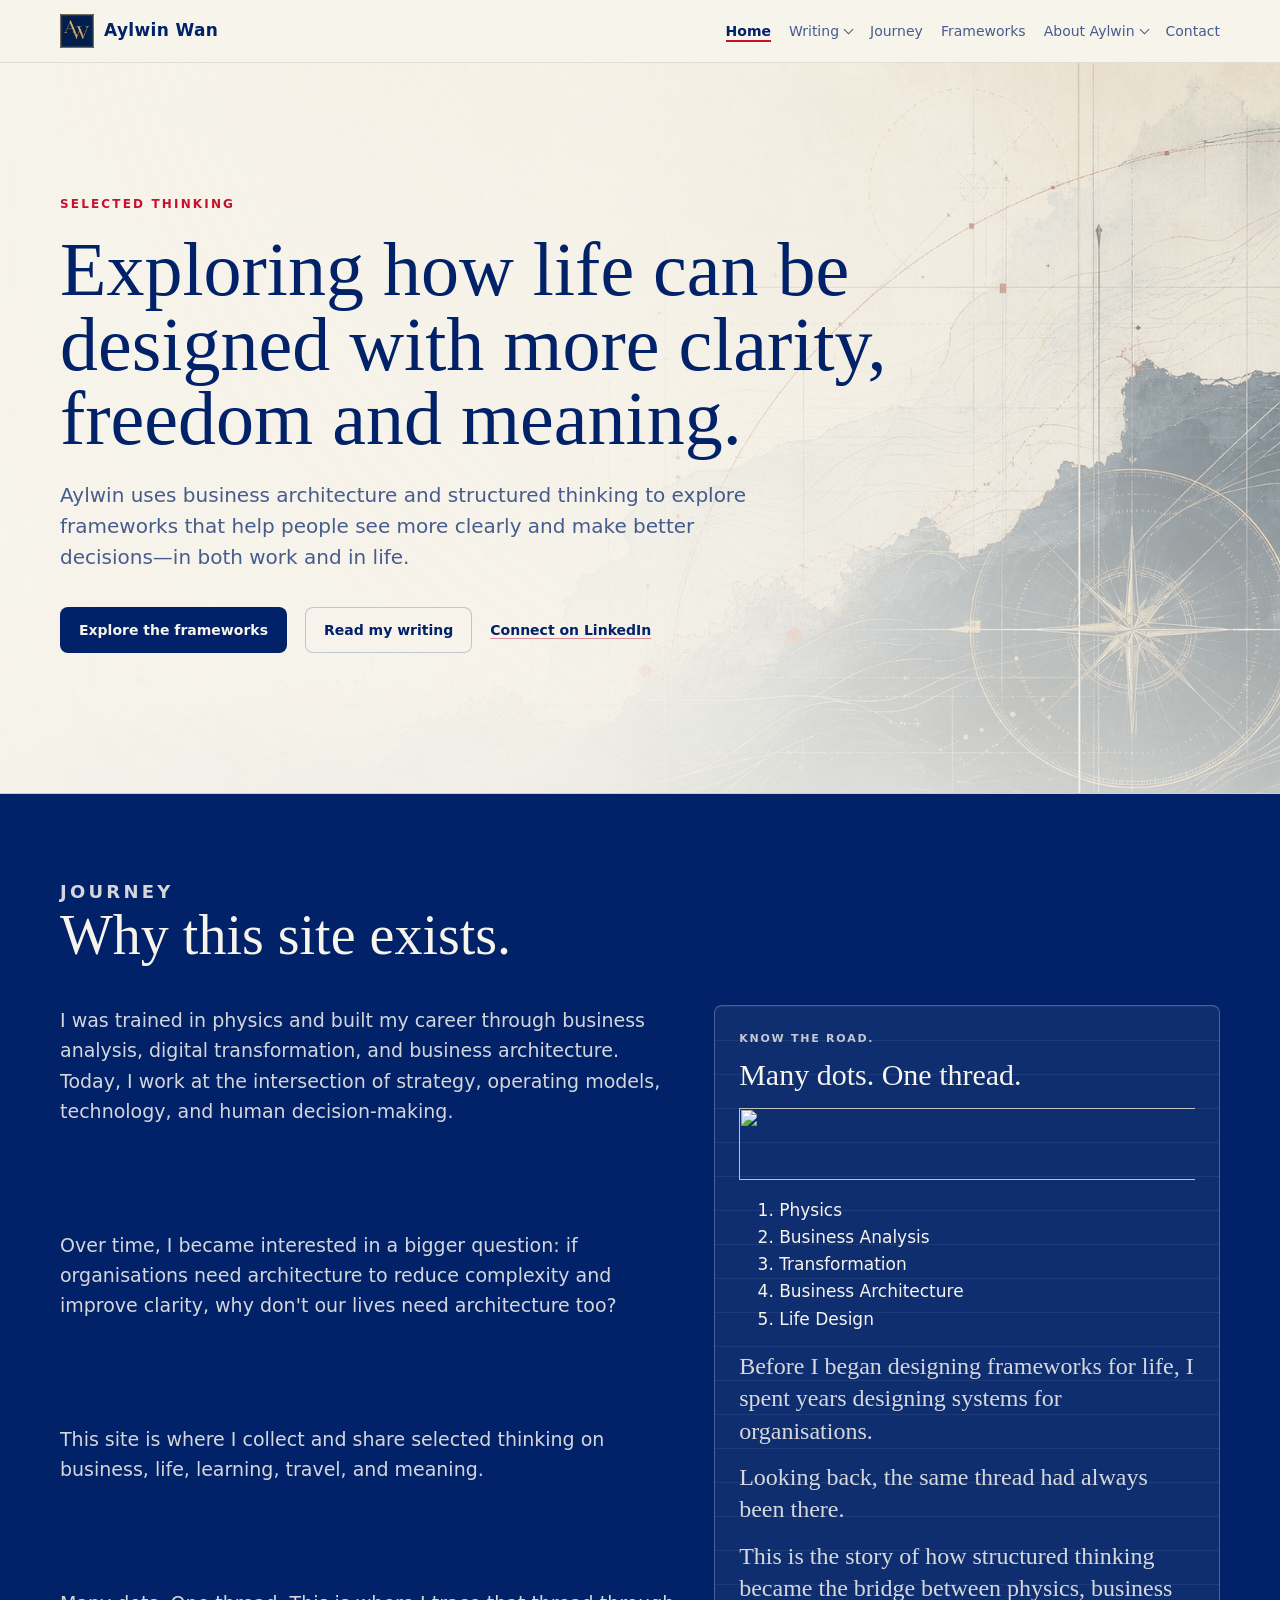
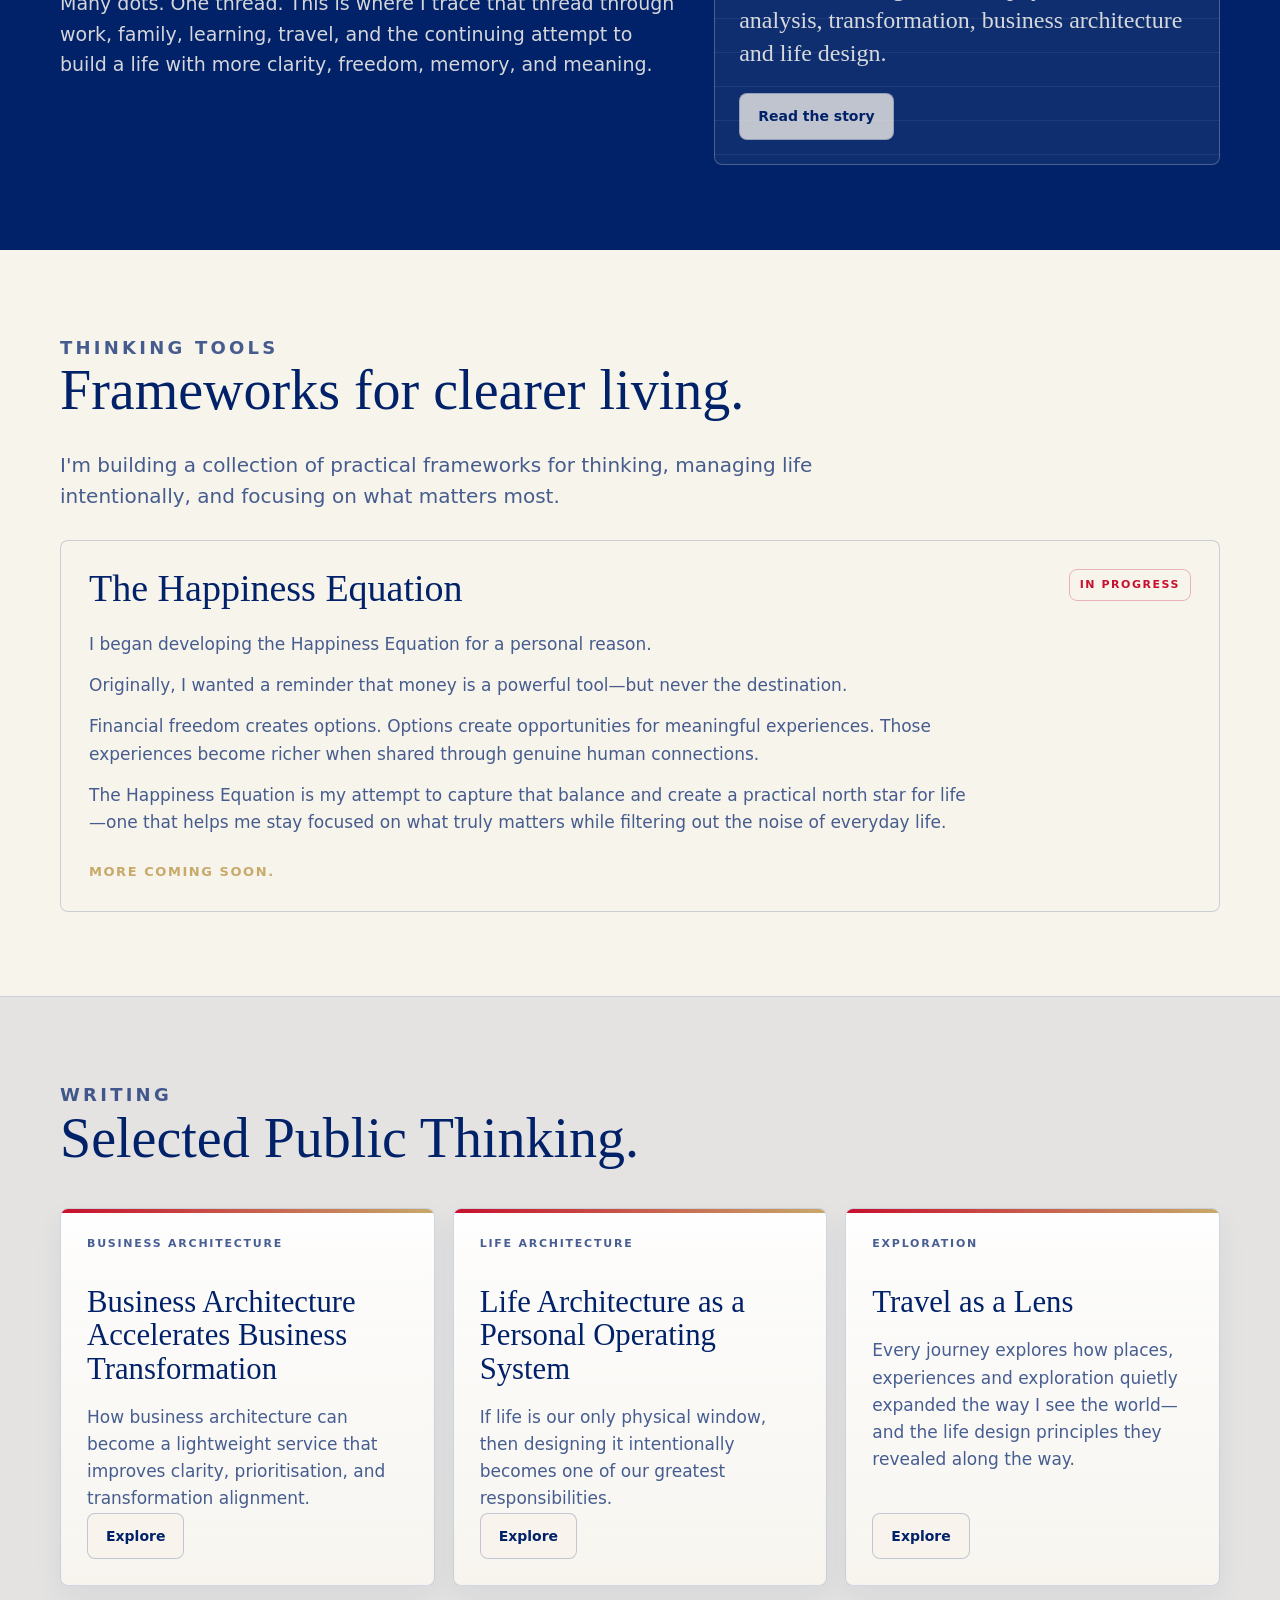
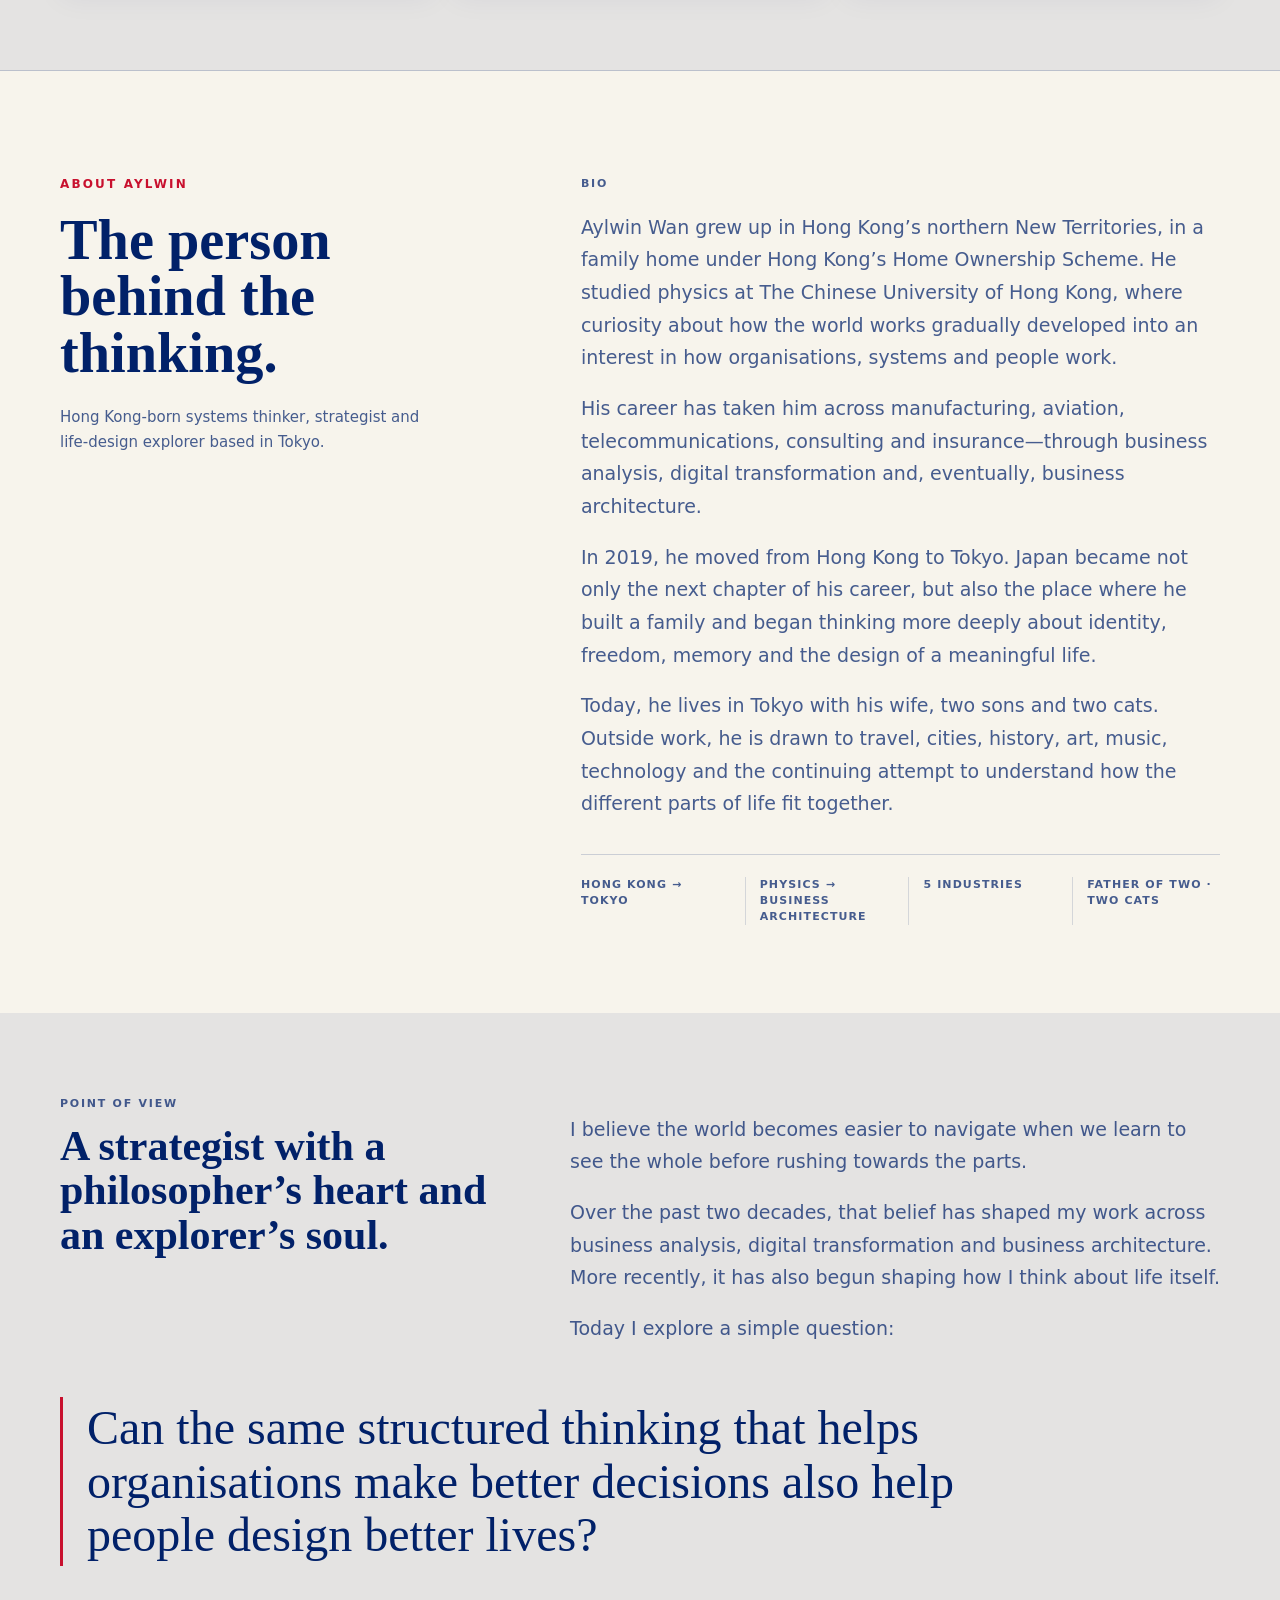
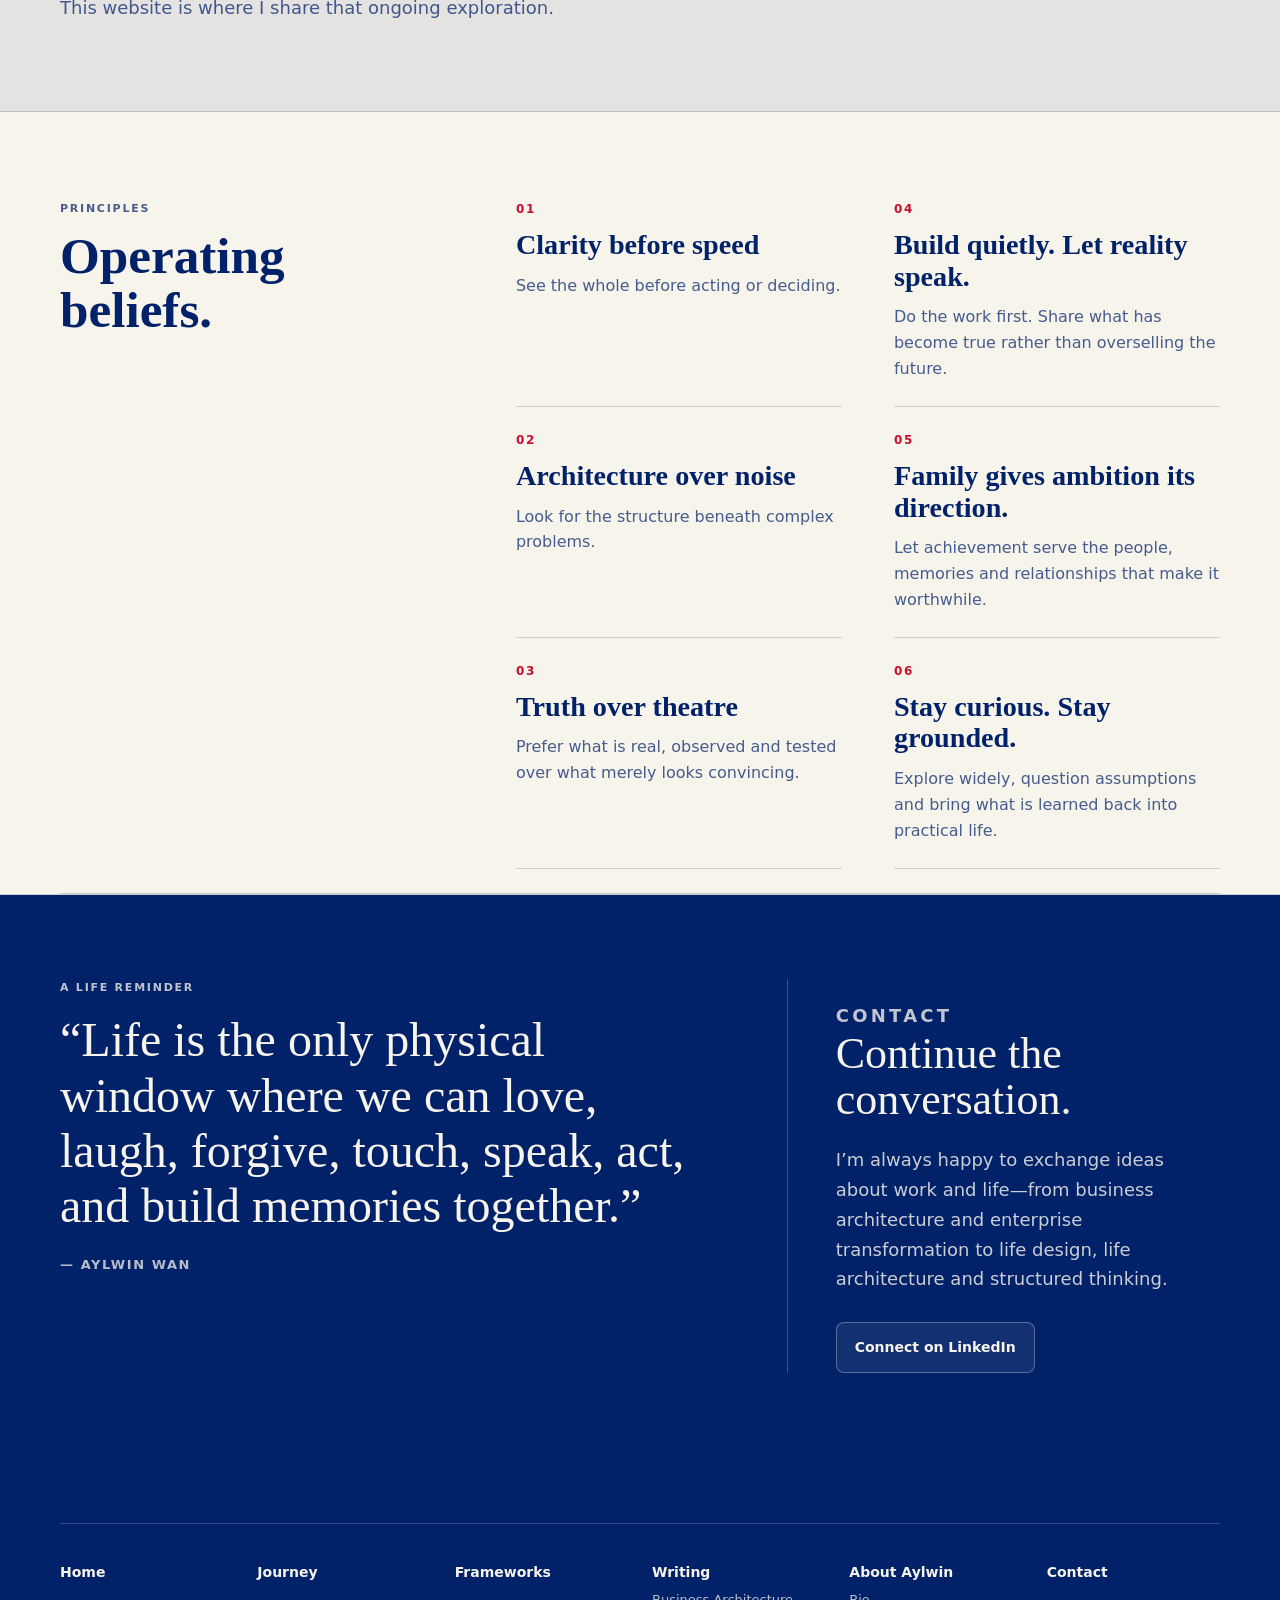
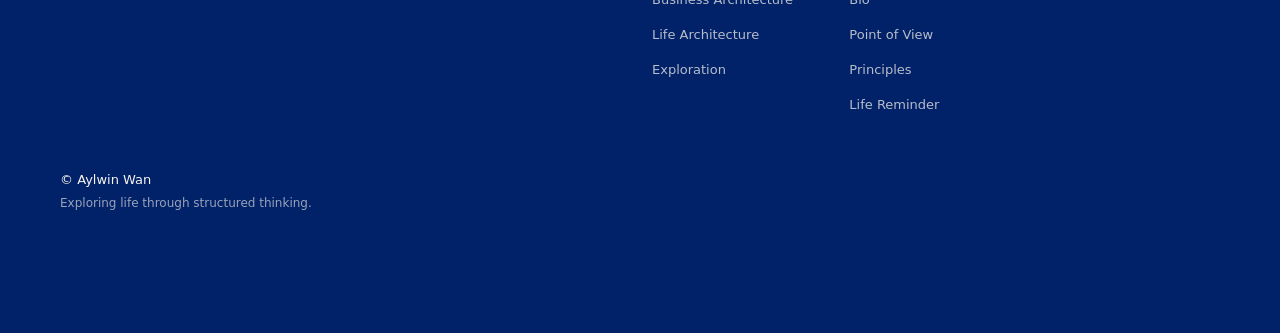
==== commit f69a1991: "v20260921" ====
--- a/index.html
+++ b/index.html
@@ -12,7 +12,7 @@
       content="default-src 'self'; img-src 'self'; style-src 'self' 'unsafe-inline'; script-src 'self'; connect-src 'self'; object-src 'none'; base-uri 'none'; form-action 'none'; frame-ancestors 'none'"
     />
     <link rel="icon" href="assets/favicon.svg" type="image/svg+xml" />
-    <link rel="stylesheet" href="assets/css/styles.css?v=20260921-writing" />
+    <link rel="stylesheet" href="assets/css/styles.css?v=20260921-home-symbols" />
     <title>Aylwin Wan | Selected Thinking</title>
   </head>
   <body class="page-home">
@@ -118,6 +118,18 @@
             <aside class="field-note" aria-label="Road to business architecture">
               <span class="eyebrow" data-content="story.roadCard.label">Know the road.</span>
               <h3 data-content="story.roadCard.title">Many dots. One thread.</h3>
+              <div class="journey-thread" role="region" tabindex="0" aria-label="The thread through my journey, scroll horizontally to explore">
+                <div class="journey-thread-track">
+                <img src="assets/journey-thread.svg?v=2" alt="" width="500" height="72" aria-hidden="true" />
+                <ol>
+                  <li>Physics</li>
+                  <li>Business Analysis</li>
+                  <li>Transformation</li>
+                  <li>Business Architecture</li>
+                  <li>Life Design</li>
+                </ol>
+                </div>
+              </div>
               <div class="story-preview-copy" data-rich-content="story.roadCard.copy">
                 <p>
                   Before I began designing frameworks for life, I spent years
@@ -159,6 +171,7 @@
 
           <div class="framework-grid" data-list="frameworks.cards">
             <article class="framework-card">
+              <img class="framework-symbol" src="assets/happiness-symbol.svg?v=2" alt="" width="180" height="180" aria-hidden="true" />
               <div class="framework-card-header">
                 <h3>The Happiness Equation</h3>
                 <span class="status-badge">In Progress</span>
@@ -204,19 +217,19 @@
                 How business architecture can become a lightweight service that
                 improves clarity, prioritisation, and transformation alignment.
               </p>
-              <a class="button secondary" href="writing/business-architecture/index.html">Explore Business Architecture</a>
+              <a class="button secondary" href="writing/business-architecture/index.html" aria-label="Explore Business Architecture">Explore</a>
             </article>
             <article class="writing-card" id="life-architecture-writing">
               <span class="eyebrow">LIFE ARCHITECTURE</span>
               <h3>Life Architecture as a Personal Operating System</h3>
               <p>If life is our only physical window, then designing it intentionally becomes one of our greatest responsibilities.</p>
-              <a class="button secondary" href="writing/life-architecture/index.html">Explore Life Architecture</a>
+              <a class="button secondary" href="writing/life-architecture/index.html" aria-label="Explore Life Architecture">Explore</a>
             </article>
             <article class="writing-card">
               <span class="eyebrow">EXPLORATION</span>
               <h3>Travel as a Lens</h3>
               <p>Every journey explores how places, experiences and exploration quietly expanded the way I see the world—and the life design principles they revealed along the way.</p>
-              <a class="button secondary" href="travel-as-a-lens.html">Explore the Essays</a>
+              <a class="button secondary" href="travel-as-a-lens.html" aria-label="Explore Travel as a Lens">Explore</a>
             </article>
           </div>
         </div>
@@ -313,32 +326,50 @@
               </div>
               <div class="principles-grid" data-list="aboutAylwin.principles.items">
                 <article class="principle">
-                  <span class="principle-number">01</span>
+                  <div class="principle-heading-art">
+                    <span class="principle-number">01</span>
+                    <img class="principle-symbol" src="assets/principle-clarity.svg" alt="" width="64" height="64" aria-hidden="true" />
+                  </div>
                   <h3>Clarity before speed</h3>
                   <p>See the whole before acting or deciding.</p>
                 </article>
                 <article class="principle">
-                  <span class="principle-number">02</span>
+                  <div class="principle-heading-art">
+                    <span class="principle-number">02</span>
+                    <img class="principle-symbol" src="assets/principle-architecture.svg" alt="" width="64" height="64" aria-hidden="true" />
+                  </div>
                   <h3>Architecture over noise</h3>
                   <p>Look for the structure beneath complex problems.</p>
                 </article>
                 <article class="principle">
-                  <span class="principle-number">03</span>
+                  <div class="principle-heading-art">
+                    <span class="principle-number">03</span>
+                    <img class="principle-symbol" src="assets/principle-truth.svg" alt="" width="64" height="64" aria-hidden="true" />
+                  </div>
                   <h3>Truth over theatre</h3>
                   <p>Prefer what is real, observed and tested over what merely looks convincing.</p>
                 </article>
                 <article class="principle">
-                  <span class="principle-number">04</span>
+                  <div class="principle-heading-art">
+                    <span class="principle-number">04</span>
+                    <img class="principle-symbol" src="assets/principle-building.svg" alt="" width="64" height="64" aria-hidden="true" />
+                  </div>
                   <h3>Build quietly. Let reality speak.</h3>
                   <p>Do the work first. Share what has become true rather than overselling the future.</p>
                 </article>
                 <article class="principle">
-                  <span class="principle-number">05</span>
+                  <div class="principle-heading-art">
+                    <span class="principle-number">05</span>
+                    <img class="principle-symbol" src="assets/principle-family.svg" alt="" width="64" height="64" aria-hidden="true" />
+                  </div>
                   <h3>Family gives ambition its direction.</h3>
                   <p>Let achievement serve the people, memories and relationships that make it worthwhile.</p>
                 </article>
                 <article class="principle">
-                  <span class="principle-number">06</span>
+                  <div class="principle-heading-art">
+                    <span class="principle-number">06</span>
+                    <img class="principle-symbol" src="assets/principle-curiosity.svg" alt="" width="64" height="64" aria-hidden="true" />
+                  </div>
                   <h3>Stay curious. Stay grounded.</h3>
                   <p>Explore widely, question assumptions and bring what is learned back into practical life.</p>
                 </article>
@@ -419,7 +450,7 @@
         </div>
       </section>
     </main>
-    <script src="assets/site.js?v=20260921-writing" defer></script>
+    <script src="assets/site.js?v=20260921-home-symbols" defer></script>
     <script src="assets/common-navigation.js?v=20260921-writing" defer></script>
     <script src="assets/common-footer.js?v=20260921-writing" defer></script>
   </body>
--- a/assets/css/styles.css
+++ b/assets/css/styles.css
@@ -4,6 +4,69 @@
   Typography uses Georgia as the shared display serif and the system UI stack for body text.
   Global component rules come first; page-specific rules are scoped with body.page-home and body.page-journey.
 */
+/* Writing collections share the site's typography and unframed editorial layout. */
+.page-collection .collection-shell { width: min(1160px, calc(100% - 64px)); margin: 0 auto; }
+.page-collection .collection-breadcrumb { display: flex; flex-wrap: wrap; gap: 10px; margin: 38px 0 0; color: var(--blue-muted); font-size: 14px; }
+.page-collection .collection-breadcrumb a { text-decoration: none; }
+.page-collection .collection-intro { padding: 54px 0 48px; }
+.page-collection .collection-intro h1 { max-width: 1000px; font-size: 64px; line-height: 1.08; overflow-wrap: break-word; }
+.page-collection .collection-intro-copy { max-width: 760px; margin: 24px 0; color: var(--blue-muted); font-size: 20px; line-height: 1.65; }
+.page-collection .collection-count { margin: 24px 0 0; color: var(--blue-muted); font-size: 14px; }
+.page-collection .collection-feature { padding: 58px 0 64px; }
+.page-collection .collection-feature-layout { display: grid; grid-template-columns: minmax(0, .95fr) minmax(0, 1.05fr); gap: 48px; align-items: start; }
+.page-collection .collection-photo { margin: 0; min-width: 0; }
+.page-collection .collection-photo img { width: 100%; height: auto; }
+.page-collection .collection-feature .collection-photo { padding-top: 6px; }
+.page-collection .publication-kicker { padding-top: 14px; border-top: 1px solid var(--brand-gold); font-size: 11px; }
+.page-collection .collection-series { margin: 0 0 10px; font-size: 12px; font-weight: 650; color: var(--blue-muted); letter-spacing: 0; text-transform: uppercase; }
+.page-collection .collection-feature h2 { font-size: 44px; line-height: 1.1; }
+.page-collection .collection-excerpt { color: var(--blue-muted); margin: 22px 0; line-height: 1.75; }
+.page-collection .collection-publication-note { color: var(--blue-muted); font-size: 15px; line-height: 1.65; }
+.page-collection .collection-author { margin: 16px 0; font-size: 13px; color: var(--blue-muted); }
+.page-collection .publication-record { border-top: 1px solid var(--line); margin-top: 22px; padding-top: 22px; }
+.page-collection .publication-record h3 { color: var(--brand-red); font: 700 11px/1.5 var(--font-body); text-transform: uppercase; }
+.page-collection .publication-meta { font-size: 14px; color: var(--blue-muted); margin: 8px 0 6px; }
+.page-collection .publication-title { margin: 12px 0 18px; font: 22px/1.4 var(--font-display); }
+.page-collection .collection-link { display: inline-flex; align-items: center; flex-wrap: wrap; gap: 6px; min-height: 44px; font-size: 14px; font-weight: 650; }
+.page-collection .button { min-height: 44px; height: auto; gap: 6px; white-space: normal; text-align: center; }
+.page-collection .collection-selected { padding-top: 46px; }
+.page-collection .collection-section-label { color: var(--brand-red); font: 750 12px/1.5 var(--font-body); text-transform: uppercase; }
+.page-collection .collection-entry { display: grid; grid-template-columns: 130px minmax(0, 1fr) minmax(0, 270px); gap: 32px; padding: 40px 0 48px; }
+.page-collection .collection-entry + .collection-entry { border-top: 1px solid var(--line); }
+.page-collection .collection-entry-index { display: flex; flex-direction: column; gap: 8px; color: var(--blue-muted); font-size: 13px; }
+.page-collection .collection-entry-index > span { color: var(--brand-blue); font: 32px/1.2 var(--font-display); }
+.page-collection .collection-entry h3 { font-size: 32px; line-height: 1.18; overflow-wrap: break-word; }
+.page-collection .collection-entry .collection-excerpt { margin-top: 18px; font-size: 16px; }
+.page-collection .collection-actions { display: flex; flex-wrap: wrap; gap: 10px 24px; }
+.page-collection .collection-closing { padding: 40px 0 54px; max-width: 850px; color: var(--blue-muted); font-size: 16px; }
+.page-collection .collection-footer { background: var(--brand-blue); color: var(--brand-ivory); padding: 28px 0 48px; }
+.page-collection .global-footer { margin-top: 0; }
+.collection-sr-only { position: absolute; width: 1px; height: 1px; padding: 0; margin: -1px; overflow: hidden; clip-path: inset(50%); white-space: nowrap; border: 0; }
+.collection-skip { position: fixed; top: -100px; left: 16px; z-index: 100; padding: 10px 16px; background: var(--brand-ivory); }
+.collection-skip:focus { top: 12px; }
+.page-collection [id] { scroll-margin-top: 130px; }
+@media (max-width: 900px) {
+  .page-collection .collection-intro h1 { font-size: 52px; }
+  .page-collection .collection-feature-layout { gap: 28px; }
+  .page-collection .collection-feature h2 { font-size: 36px; }
+  .page-collection .collection-entry { grid-template-columns: 90px minmax(0, 1fr) minmax(0, 200px); gap: 24px; }
+  .page-collection .collection-entry h3 { font-size: 28px; }
+}
+@media (max-width: 680px) {
+  .page-collection .collection-shell { width: calc(100% - 40px); }
+  .page-collection .collection-breadcrumb { margin-top: 26px; font-size: 13px; }
+  .page-collection .collection-intro { padding: 36px 0; }
+  .page-collection .collection-intro h1 { font-size: 40px; }
+  .page-collection .collection-intro-copy { font-size: 18px; }
+  .page-collection .collection-feature { padding: 36px 0 40px; }
+  .page-collection .collection-feature-layout { grid-template-columns: minmax(0, 1fr); gap: 28px; }
+  .page-collection .collection-feature .collection-photo { padding: 0; }
+  .page-collection .collection-entry { grid-template-columns: minmax(0, 1fr); gap: 20px; padding: 32px 0; }
+  .page-collection .collection-entry-index { flex-direction: row; align-items: baseline; gap: 18px; }
+  .page-collection .collection-entry .collection-photo { max-width: 100%; }
+  .page-collection .collection-entry h3 { font-size: 30px; }
+}
+
 :root {
   color-scheme: light;
   --brand-blue: #012169;
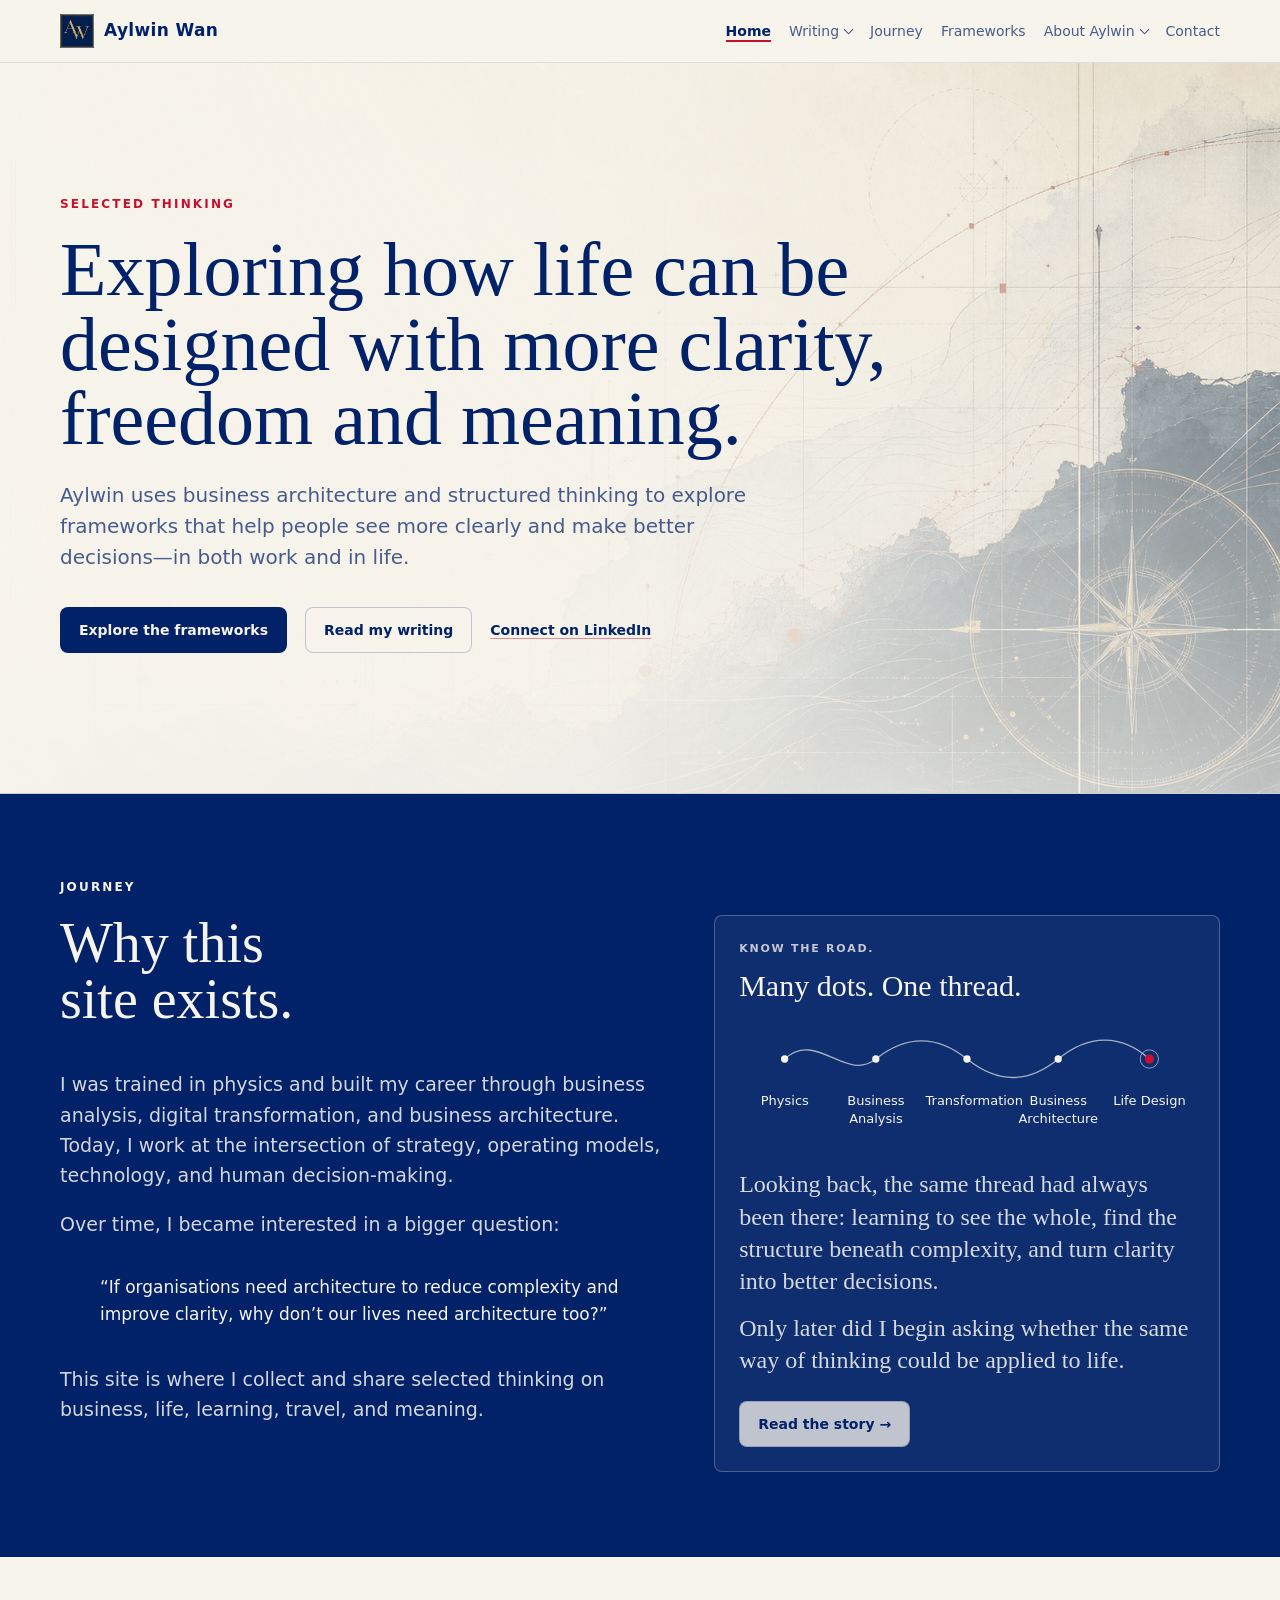
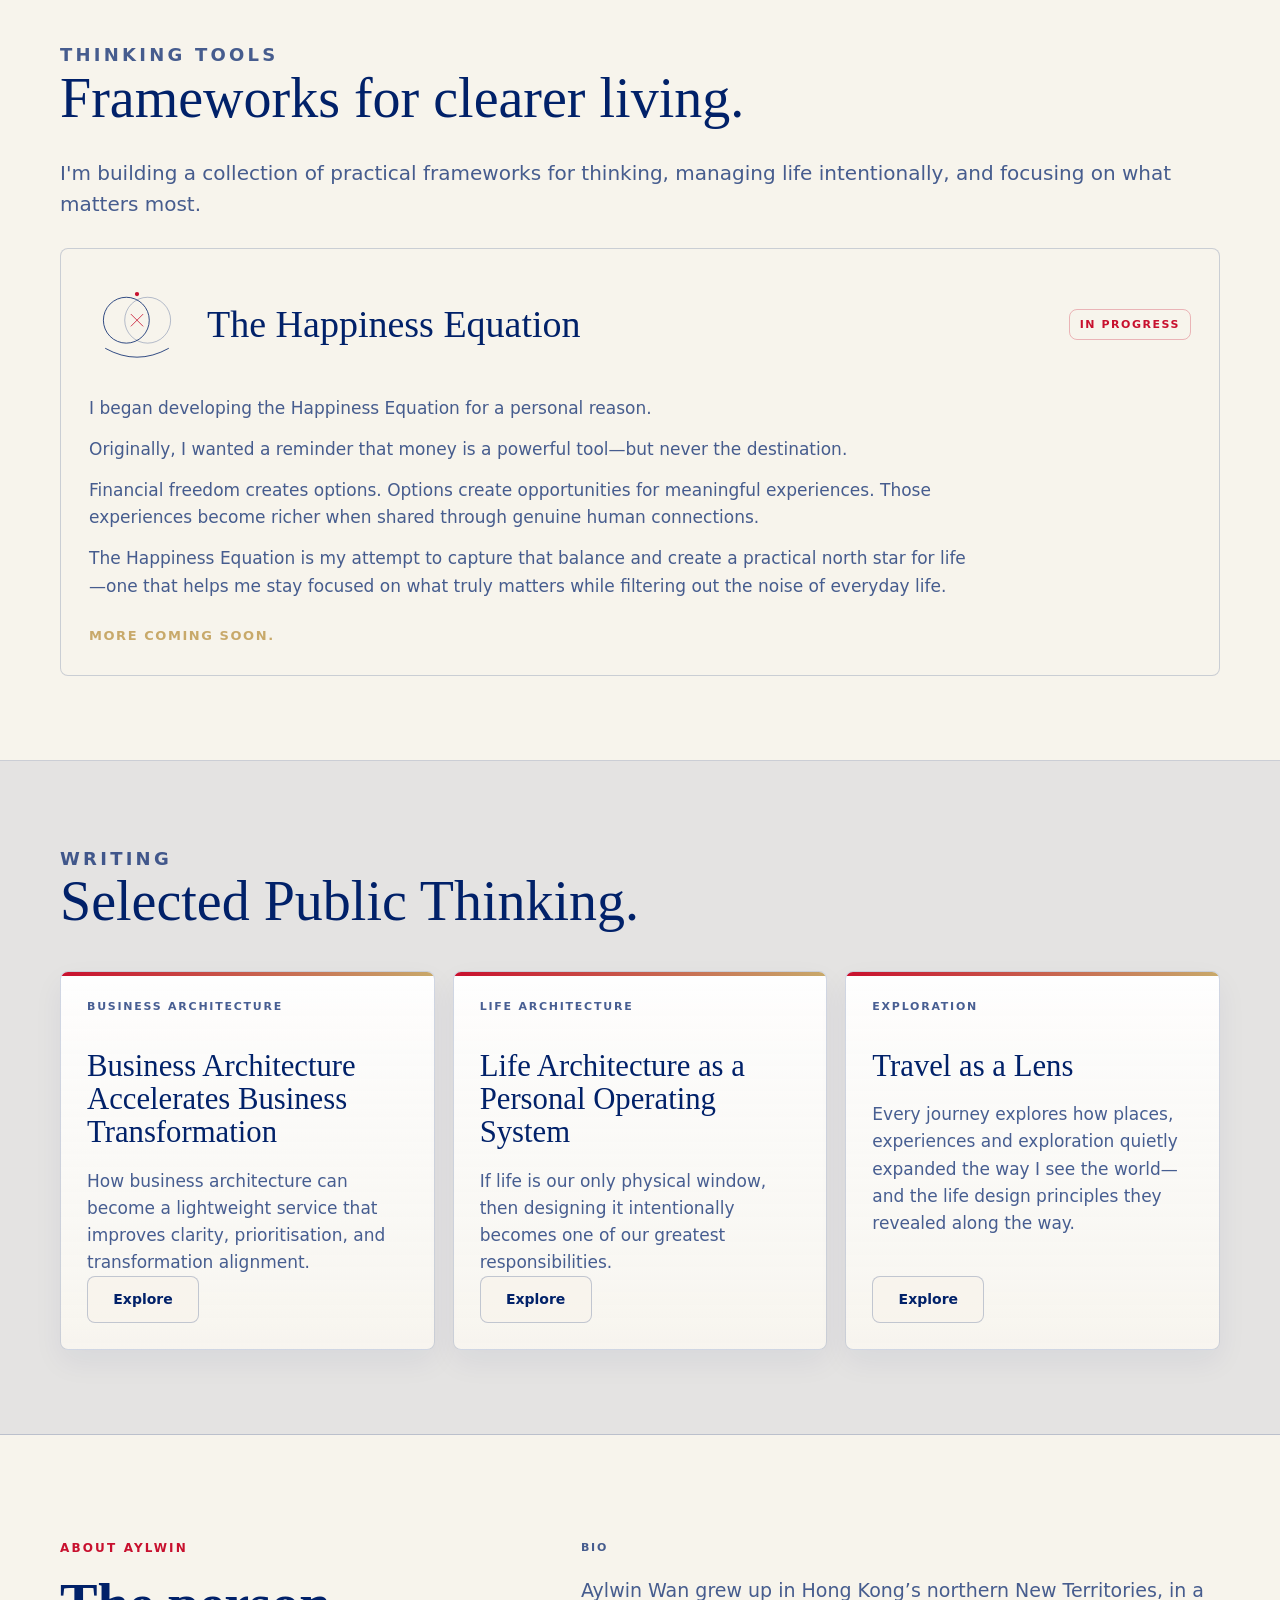
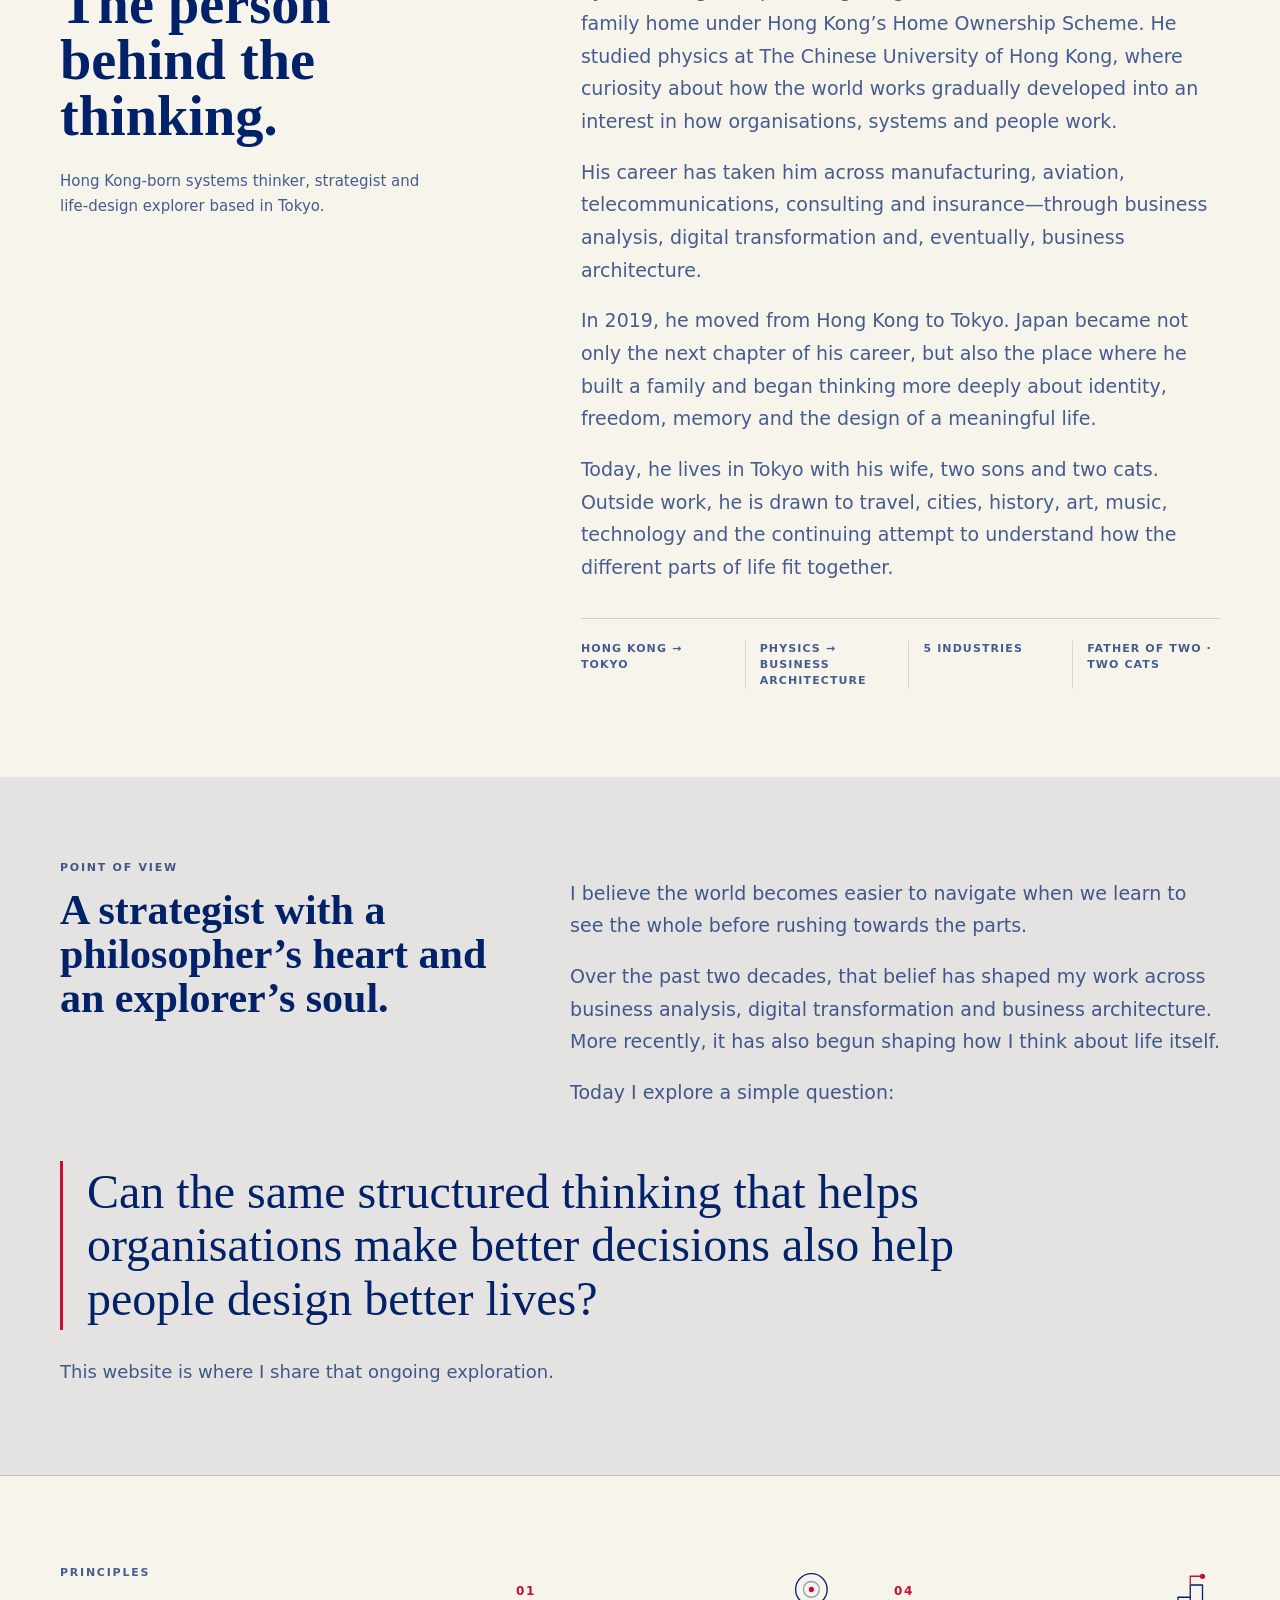
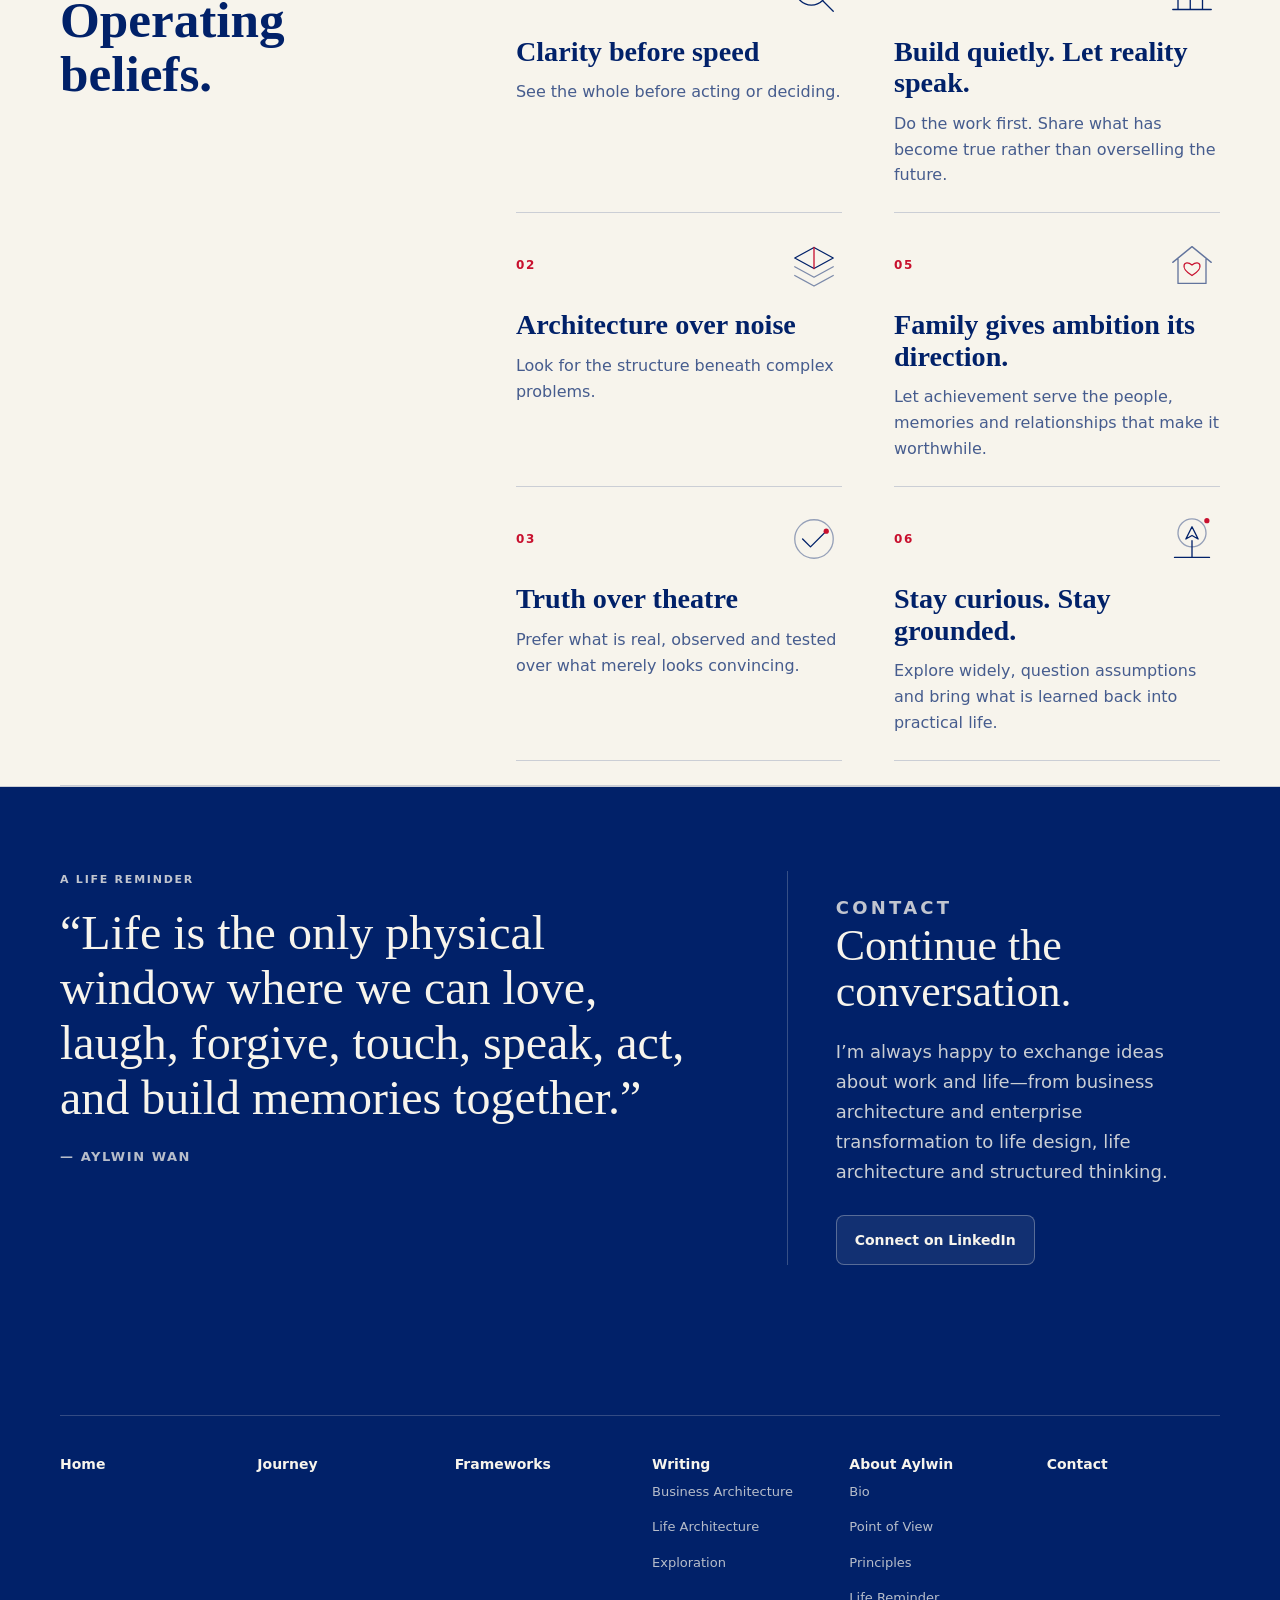
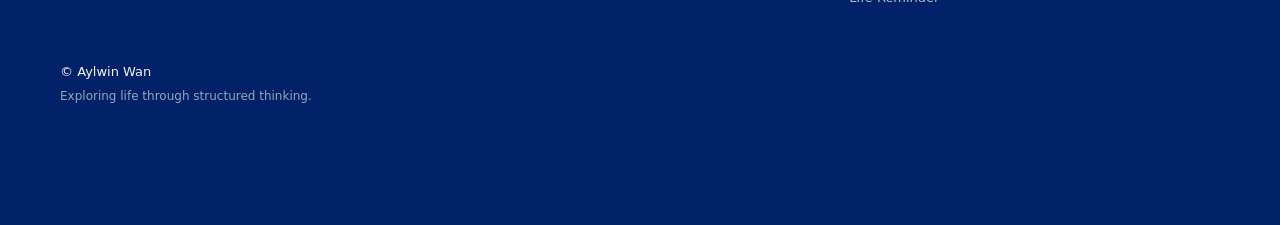
==== commit fd9a5b99: "v20260923" ====
--- a/index.html
+++ b/index.html
@@ -12,7 +12,7 @@
       content="default-src 'self'; img-src 'self'; style-src 'self' 'unsafe-inline'; script-src 'self'; connect-src 'self'; object-src 'none'; base-uri 'none'; form-action 'none'; frame-ancestors 'none'"
     />
     <link rel="icon" href="assets/favicon.svg" type="image/svg+xml" />
-    <link rel="stylesheet" href="assets/css/styles.css?v=20260921-home-symbols" />
+    <link rel="stylesheet" href="assets/css/styles.css?v=20260923-journey-editorial" />
     <title>Aylwin Wan | Selected Thinking</title>
   </head>
   <body class="page-home">
@@ -85,40 +85,23 @@
 
       <section class="story" id="story" aria-labelledby="story-title">
         <div class="section-inner">
-          <div class="section-heading">
-            <div>
-              <p class="kicker" data-content="story.kicker">Journey</p>
-              <h2 id="story-title" data-content="story.title">Why this site exists.</h2>
-            </div>
-          </div>
-
+          <p class="kicker" data-content="story.kicker">Journey</p>
           <div class="story-grid">
-            <div class="story-copy" data-list="story.paragraphs">
-              <p>
-                I was trained in physics and built my career through business
-                analysis, digital transformation, and business architecture.
-                Today, I work at the intersection of strategy, operating models,
-                technology, and human decision-making.
-              </p>
-              <p>
-                Over time, I became interested in a bigger question: if
-                organisations need architecture to reduce complexity and improve
-                clarity, why don't our lives need architecture too?
-              </p>
-              <p>
-                This site is where I collect and share selected thinking on
-                business, life, learning, travel, and meaning.
-              </p>
-              <p>
-                Many dots. One thread. This is where I trace that thread through
-                work, family, learning, travel, and the continuing attempt to
-                build a life with more clarity, freedom, memory, and meaning.
-              </p>
+            <div class="story-main">
+              <div class="section-heading">
+                <h2 id="story-title" data-content="story.title">Why this site exists.</h2>
+              </div>
+              <div class="story-copy">
+                <p data-content="story.background">I was trained in physics and built my career through business analysis, digital transformation, and business architecture. Today, I work at the intersection of strategy, operating models, technology, and human decision-making.</p>
+                <p data-content="story.questionIntro">Over time, I became interested in a bigger question:</p>
+                <blockquote class="story-question" data-content="story.question">“If organisations need architecture to reduce complexity and improve clarity, why don’t our lives need architecture too?”</blockquote>
+                <p data-content="story.purpose">This site is where I collect and share selected thinking on business, life, learning, travel, and meaning.</p>
+              </div>
             </div>
             <aside class="field-note" aria-label="Road to business architecture">
               <span class="eyebrow" data-content="story.roadCard.label">Know the road.</span>
               <h3 data-content="story.roadCard.title">Many dots. One thread.</h3>
-              <div class="journey-thread" role="region" tabindex="0" aria-label="The thread through my journey, scroll horizontally to explore">
+              <div class="journey-thread" role="group" aria-label="Journey from Physics through Business Analysis, Transformation and Business Architecture to Life Design.">
                 <div class="journey-thread-track">
                 <img src="assets/journey-thread.svg?v=2" alt="" width="500" height="72" aria-hidden="true" />
                 <ol>
@@ -131,16 +114,8 @@
                 </div>
               </div>
               <div class="story-preview-copy" data-rich-content="story.roadCard.copy">
-                <p>
-                  Before I began designing frameworks for life, I spent years
-                  designing systems for organisations.
-                </p>
-                <p>Looking back, the same thread had always been there.</p>
-                <p>
-                  This is the story of how structured thinking became the bridge
-                  between physics, business analysis, transformation, business
-                  architecture and life design.
-                </p>
+                <p>Looking back, the same thread had always been there: learning to see the whole, find the structure beneath complexity, and turn clarity into better decisions.</p>
+                <p>Only later did I begin asking whether the same way of thinking could be applied to life.</p>
               </div>
               <a
                 class="button secondary"
@@ -148,7 +123,7 @@
                 data-content="story.roadCard.cta"
                 data-link="story.roadCard.href"
               >
-                Read the story
+                Read the story →
               </a>
             </aside>
           </div>
@@ -450,7 +425,7 @@
         </div>
       </section>
     </main>
-    <script src="assets/site.js?v=20260921-home-symbols" defer></script>
+    <script src="assets/site.js?v=20260923-journey-editorial" defer></script>
     <script src="assets/common-navigation.js?v=20260921-writing" defer></script>
     <script src="assets/common-footer.js?v=20260921-writing" defer></script>
   </body>
--- a/assets/css/styles.css
+++ b/assets/css/styles.css
@@ -607,6 +607,37 @@
 
       .field-note .button {
         margin-top: 24px;
+      }
+
+      .page-home .journey-thread {
+        margin: 24px 0 28px;
+        overflow-x: auto;
+        padding-bottom: 12px;
+        scrollbar-width: thin;
+        scrollbar-color: rgba(247, 244, 236, .5) transparent;
+      }
+
+      .page-home .journey-thread-track { min-width: 420px; }
+      .page-home .journey-thread img { width: 100%; height: auto; }
+      .page-home .journey-thread ol { display: grid; grid-template-columns: repeat(5, minmax(0, 1fr)); list-style: none; padding: 0; margin: 0; }
+      .page-home .journey-thread li { padding: 0 4px; text-align: center; color: var(--brand-ivory); font-size: 13px; line-height: 1.4; }
+      .page-home .story .field-note { min-width: 0; width: 100%; background: rgba(247, 244, 236, 0.06); }
+      .page-home .story-copy { align-content: start; }
+      .page-home .framework-card:has(.framework-symbol) { display: grid; grid-template-columns: 96px minmax(0, 1fr); column-gap: 22px; }
+      .page-home .framework-symbol { grid-column: 1; grid-row: 1; width: 96px; height: 96px; align-self: center; }
+      .page-home .framework-card:has(.framework-symbol) > .framework-card-header { grid-column: 2; align-self: center; }
+      .page-home .framework-card:has(.framework-symbol) > .framework-copy,
+      .page-home .framework-card:has(.framework-symbol) > .framework-note { grid-column: 1 / -1; }
+      .page-home .framework-card-header { flex-wrap: wrap; align-items: center; }
+      .page-home .frameworks-intro { max-width: none; width: 100%; }
+      .page-home .principle-symbol { width: 56px; height: 56px; }
+      .page-home .principle-heading-art { display: flex; justify-content: space-between; align-items: center; margin-bottom: 16px; }
+      .page-home .principle-heading-art .principle-number { margin: 0; }
+      .page-home .writing-card .button { min-width: 112px; justify-content: center; }
+      @media (max-width: 680px) {
+        .page-home .framework-card:has(.framework-symbol) { grid-template-columns: minmax(0, 1fr); }
+        .page-home .framework-symbol { grid-column: 1; grid-row: auto; width: 80px; height: 80px; margin-bottom: 16px; }
+        .page-home .framework-card:has(.framework-symbol) > :not(.framework-symbol) { grid-column: 1; }
       }
 
       .frameworks {
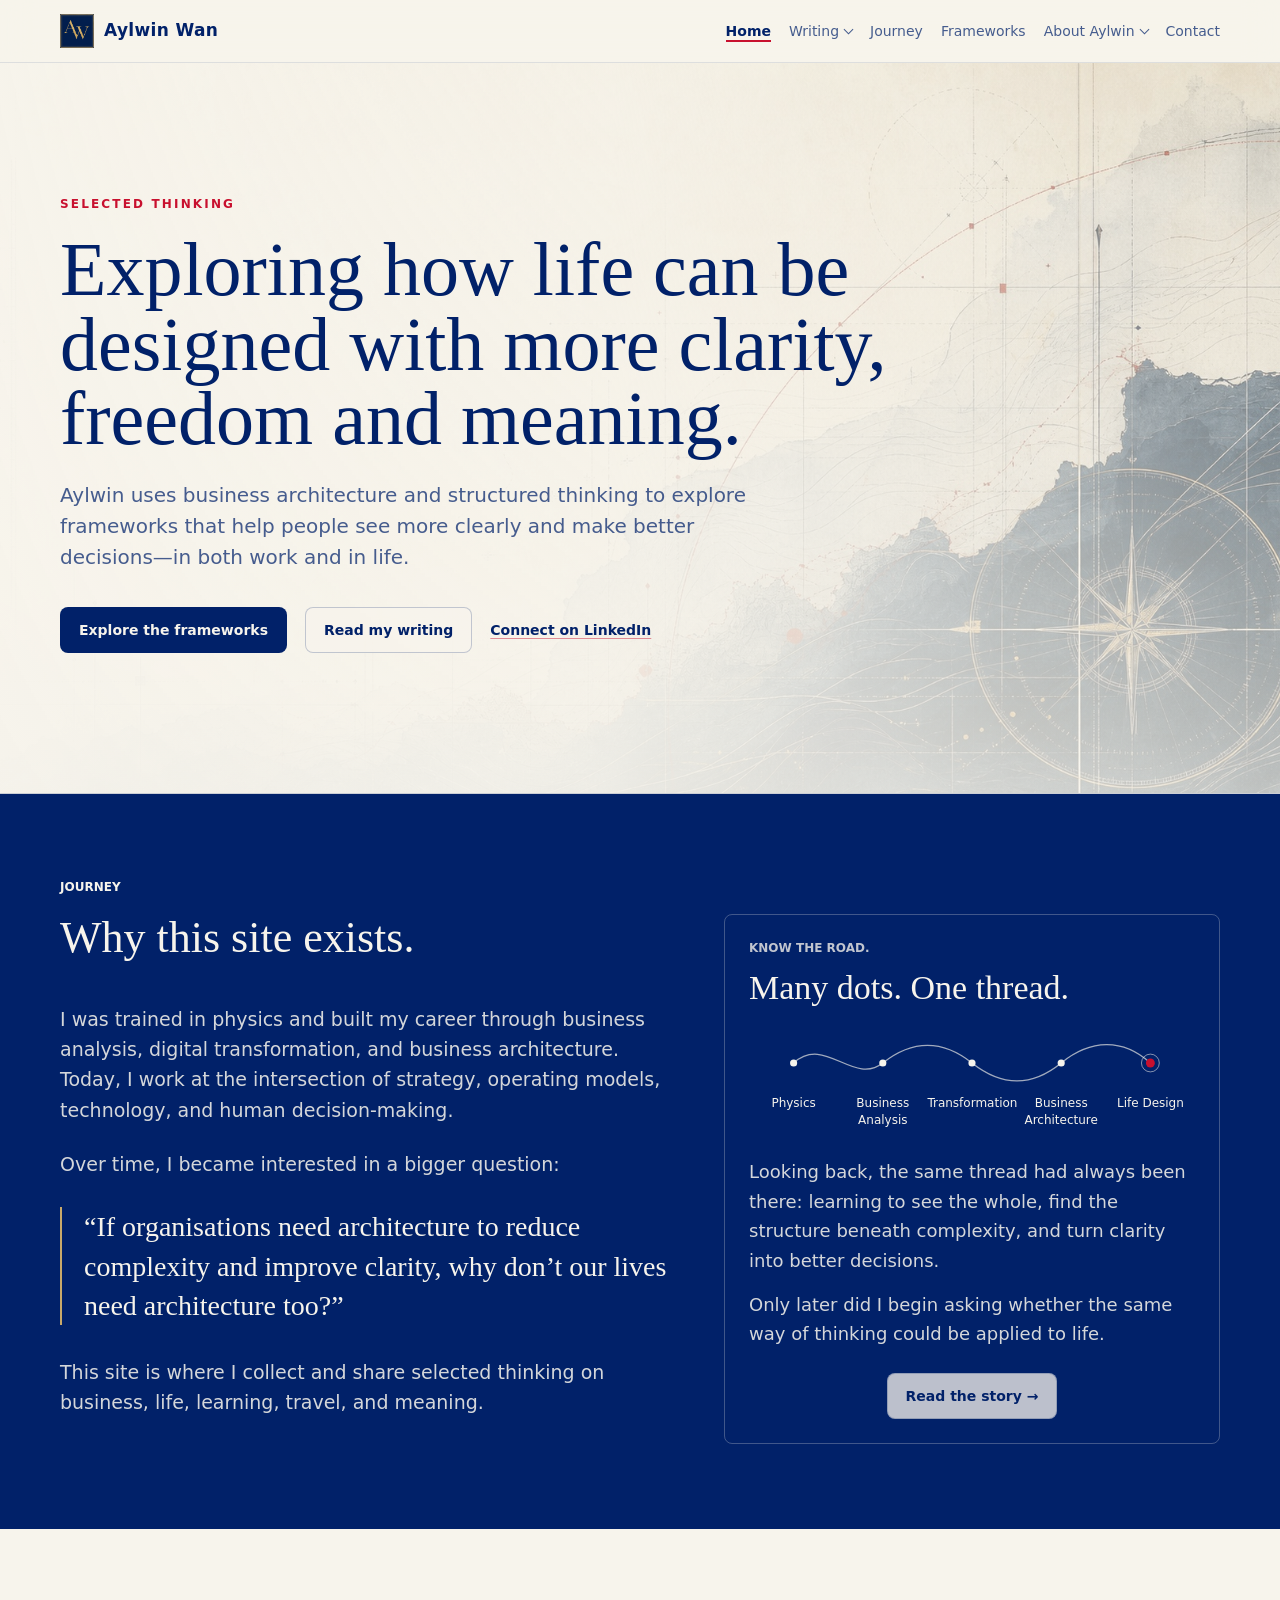
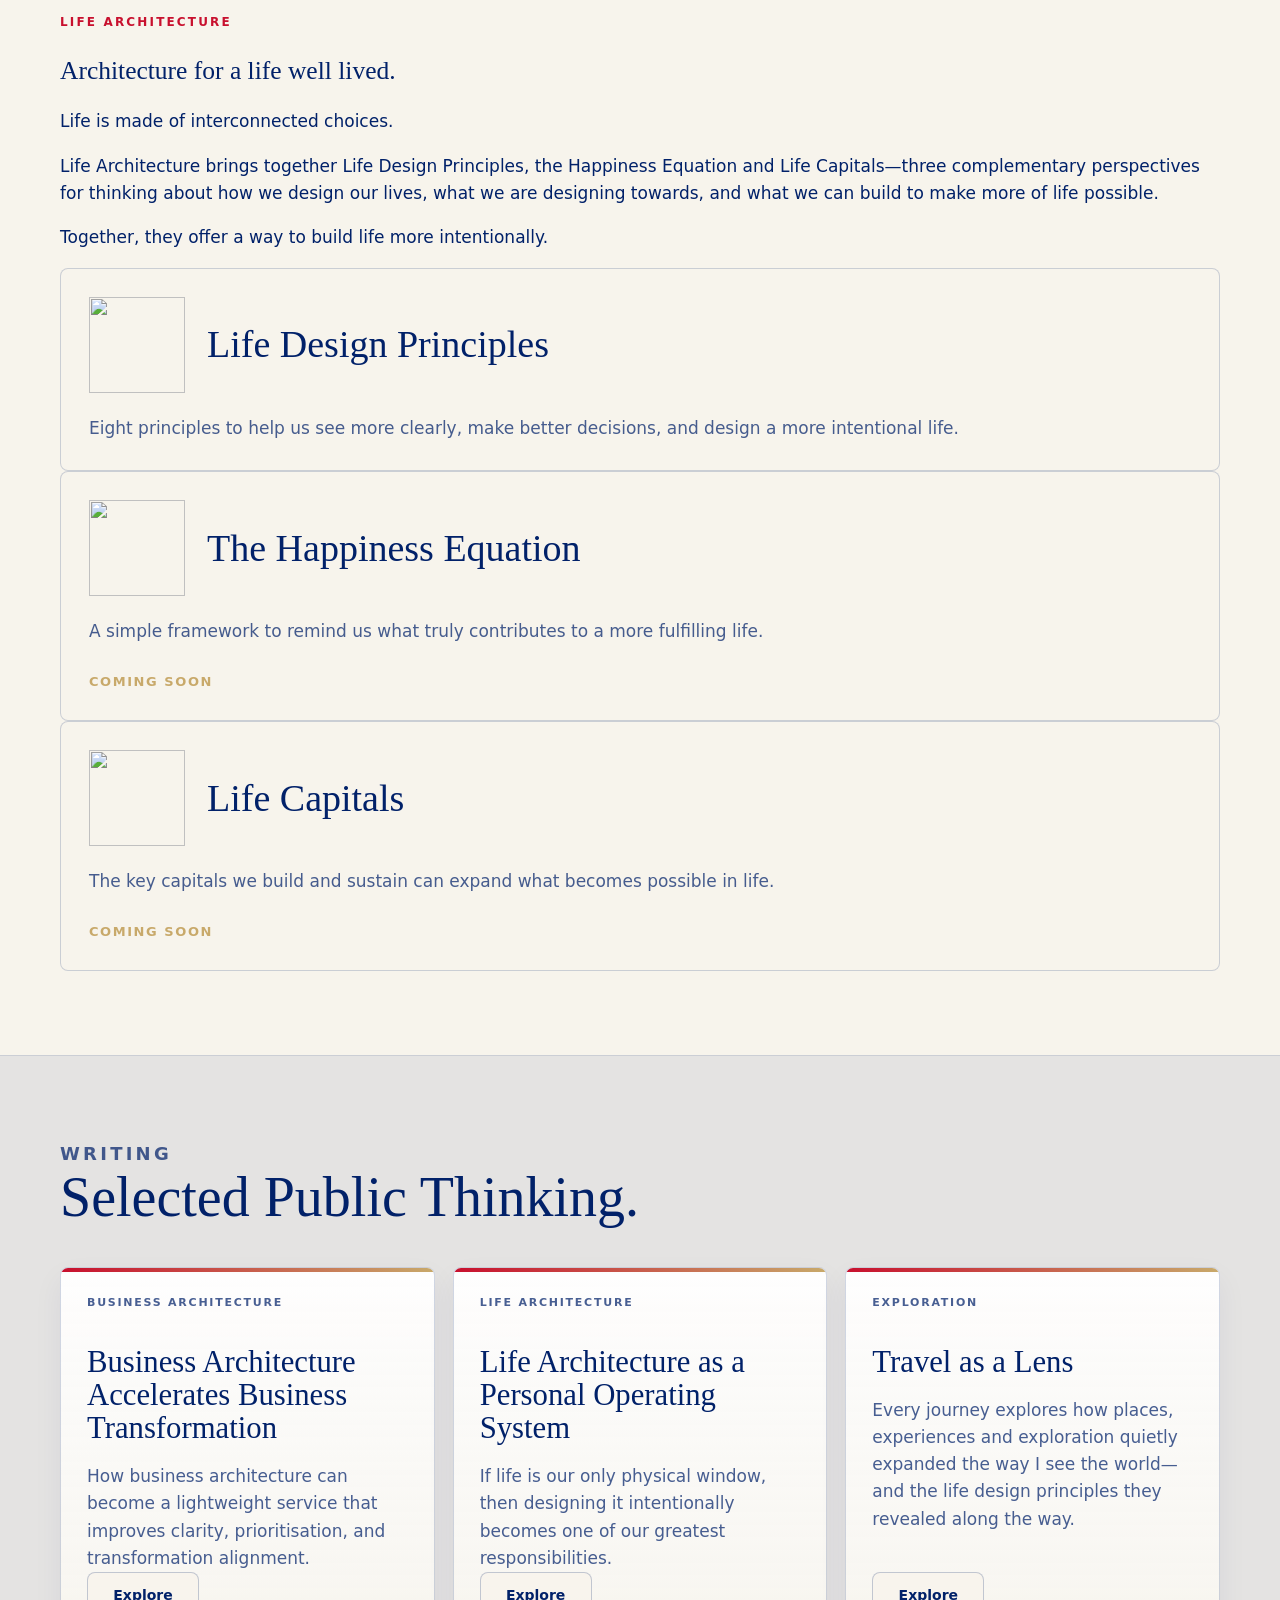
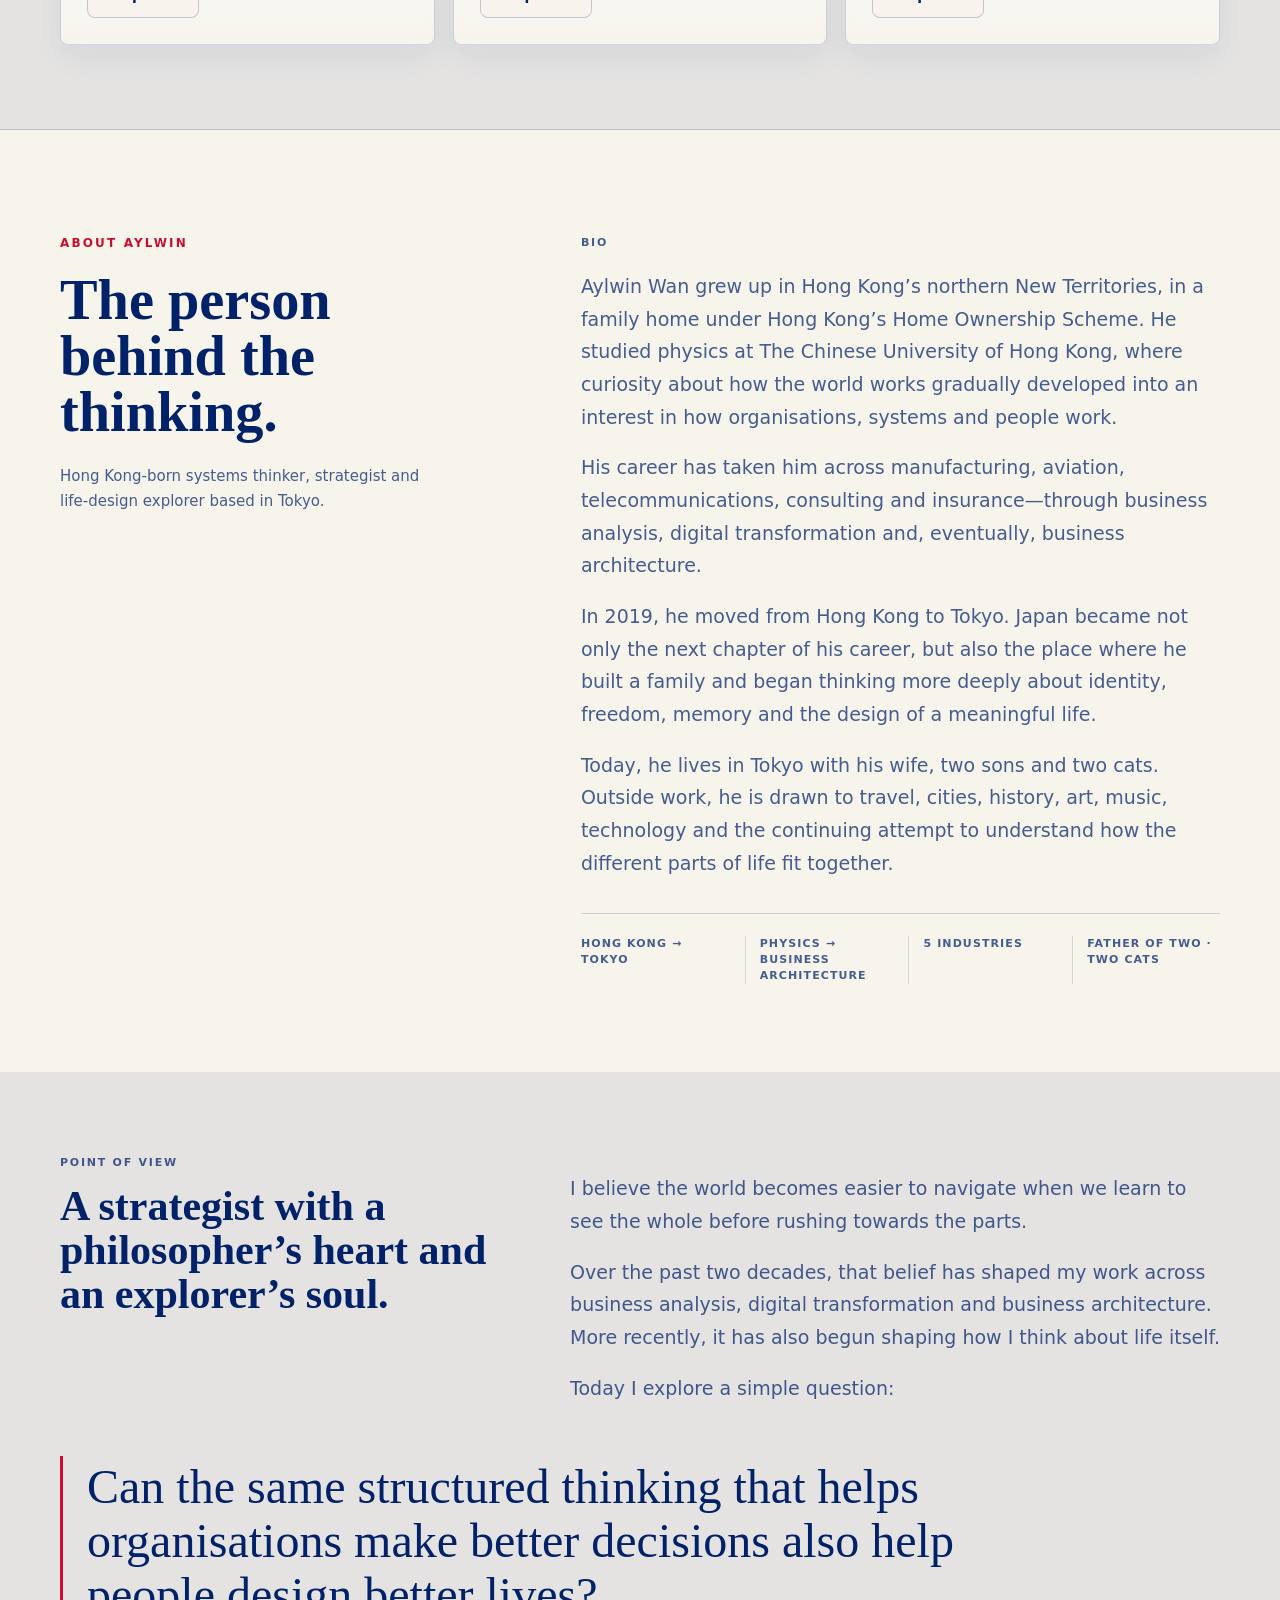
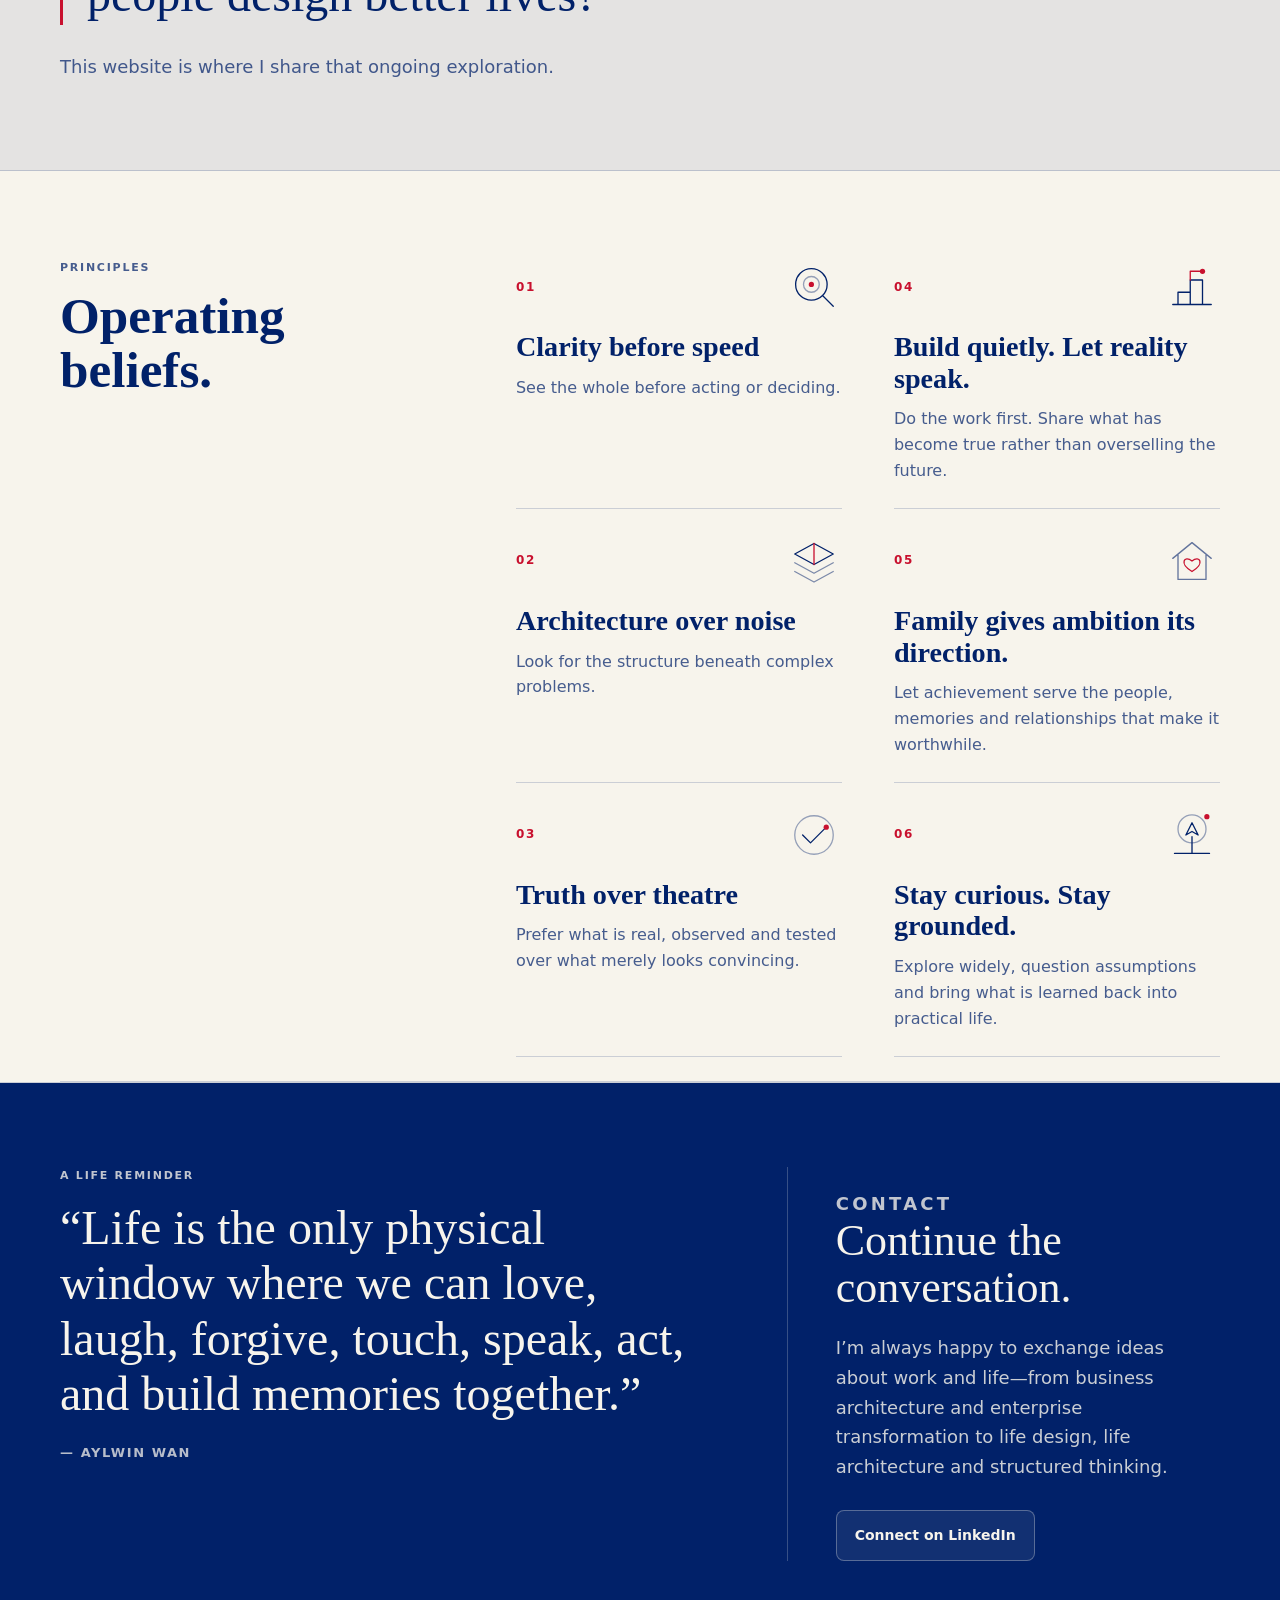
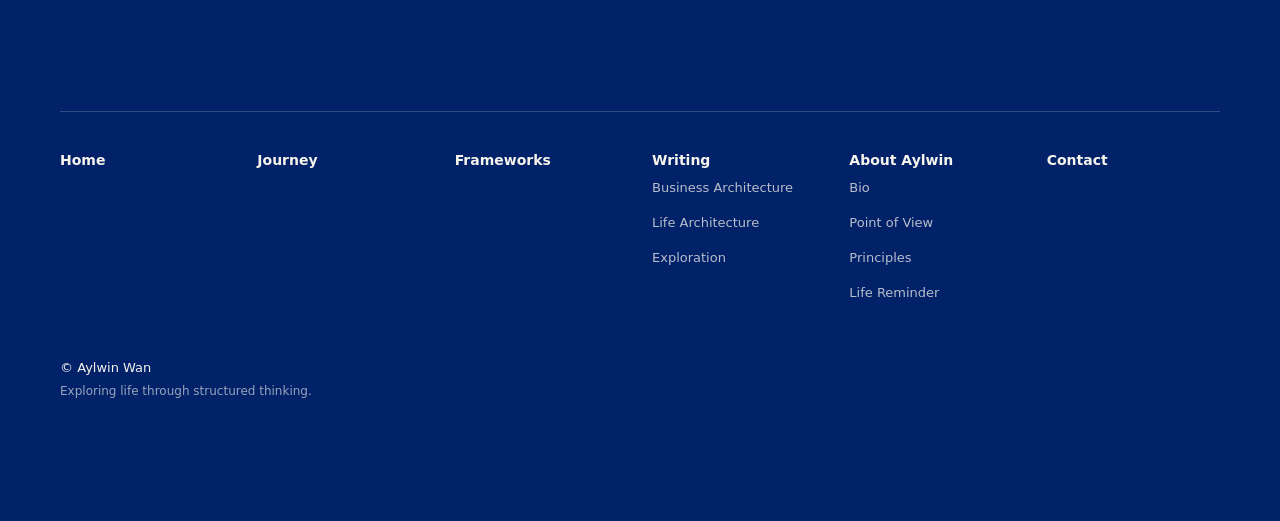
==== commit cdb90e21: "v20260923_2" ====
--- a/index.html
+++ b/index.html
@@ -12,7 +12,7 @@
       content="default-src 'self'; img-src 'self'; style-src 'self' 'unsafe-inline'; script-src 'self'; connect-src 'self'; object-src 'none'; base-uri 'none'; form-action 'none'; frame-ancestors 'none'"
     />
     <link rel="icon" href="assets/favicon.svg" type="image/svg+xml" />
-    <link rel="stylesheet" href="assets/css/styles.css?v=20260923-journey-editorial" />
+    <link rel="stylesheet" href="assets/css/styles.css?v=20260923-principle-copy" />
     <title>Aylwin Wan | Selected Thinking</title>
   </head>
   <body class="page-home">
@@ -103,7 +103,7 @@
               <h3 data-content="story.roadCard.title">Many dots. One thread.</h3>
               <div class="journey-thread" role="group" aria-label="Journey from Physics through Business Analysis, Transformation and Business Architecture to Life Design.">
                 <div class="journey-thread-track">
-                <img src="assets/journey-thread.svg?v=2" alt="" width="500" height="72" aria-hidden="true" />
+                <img src="assets/journey-thread.svg?v=3" alt="" width="500" height="72" aria-hidden="true" />
                 <ol>
                   <li>Physics</li>
                   <li>Business Analysis</li>
@@ -130,46 +130,36 @@
         </div>
       </section>
 
-      <section class="frameworks" id="frameworks" aria-labelledby="frameworks-title">
+      <section class="frameworks life-architecture" id="frameworks" aria-labelledby="frameworks-title">
         <div class="section-inner">
-          <div class="section-heading section-heading-single">
-            <div>
-              <p class="kicker" data-content="frameworks.kicker">THINKING TOOLS</p>
-              <h2 id="frameworks-title" data-content="frameworks.title">Frameworks for clearer living.</h2>
-            </div>
-          </div>
-
-          <p class="frameworks-intro" data-content="frameworks.intro">
-            I'm building a collection of practical frameworks for thinking,
-            managing life intentionally, and focusing on what matters most.
-          </p>
-
-          <div class="framework-grid" data-list="frameworks.cards">
-            <article class="framework-card">
-              <img class="framework-symbol" src="assets/happiness-symbol.svg?v=2" alt="" width="180" height="180" aria-hidden="true" />
-              <div class="framework-card-header">
-                <h3>The Happiness Equation</h3>
-                <span class="status-badge">In Progress</span>
-              </div>
-              <div class="framework-copy">
-                <p>I began developing the Happiness Equation for a personal reason.</p>
-                <p>
-                  Originally, I wanted a reminder that money is a powerful
-                  tool—but never the destination.
-                </p>
-                <p>
-                  Financial freedom creates options. Options create opportunities
-                  for meaningful experiences. Those experiences become richer
-                  when shared through genuine human connections.
-                </p>
-                <p>
-                  The Happiness Equation is my attempt to capture that balance
-                  and create a practical north star for life—one that helps me
-                  stay focused on what truly matters while filtering out the
-                  noise of everyday life.
-                </p>
-              </div>
-              <p class="framework-note">More coming soon.</p>
+          <p class="kicker" data-content="frameworks.kicker">Life Architecture</p>
+          <h2 id="frameworks-title" data-content="frameworks.title">Architecture for a life well lived.</h2>
+          <div class="life-architecture-intro" data-rich-content="frameworks.intro">
+            <p>Life is made of interconnected choices.</p>
+            <p>Life Architecture brings together Life Design Principles, the Happiness Equation and Life Capitals—three complementary perspectives for thinking about how we design our lives, what we are designing towards, and what we can build to make more of life possible.</p>
+            <p>Together, they offer a way to build life more intentionally.</p>
+          </div>
+          <div class="life-perspectives" data-list="frameworks.cards">
+            <article class="life-perspective">
+              <img src="assets/life-principles-symbol.svg" alt="" width="80" height="80" aria-hidden="true" />
+              <h3>Life Design Principles</h3>
+              <p class="perspective-question">What guides our design?</p>
+              <p class="perspective-copy">Eight principles to help us see more clearly, make better decisions, and design a more intentional life.</p>
+              <a class="perspective-link" href="frameworks/life-design-principles/index.html">Explore the principles →</a>
+            </article>
+            <article class="life-perspective">
+              <img src="assets/happiness-symbol-gold.svg" alt="" width="80" height="80" aria-hidden="true" />
+              <h3>The Happiness Equation</h3>
+              <p class="perspective-question">What are we designing for?</p>
+              <p class="perspective-copy">A simple framework to remind us what truly contributes to a more fulfilling life.</p>
+              <span class="perspective-coming">Coming Soon</span>
+            </article>
+            <article class="life-perspective">
+              <img src="assets/life-capitals-symbol.svg" alt="" width="80" height="80" aria-hidden="true" />
+              <h3>Life Capitals</h3>
+              <p class="perspective-question">What can we build to enable it?</p>
+              <p class="perspective-copy">The key capitals we build and sustain can expand what becomes possible in life.</p>
+              <span class="perspective-coming">Coming Soon</span>
             </article>
           </div>
         </div>
@@ -425,7 +415,7 @@
         </div>
       </section>
     </main>
-    <script src="assets/site.js?v=20260923-journey-editorial" defer></script>
+    <script src="assets/site.js?v=20260923-life-principles" defer></script>
     <script src="assets/common-navigation.js?v=20260921-writing" defer></script>
     <script src="assets/common-footer.js?v=20260921-writing" defer></script>
   </body>
--- a/assets/css/styles.css
+++ b/assets/css/styles.css
@@ -611,18 +611,40 @@
 
       .page-home .journey-thread {
         margin: 24px 0 28px;
-        overflow-x: auto;
-        padding-bottom: 12px;
-        scrollbar-width: thin;
-        scrollbar-color: rgba(247, 244, 236, .5) transparent;
-      }
-
-      .page-home .journey-thread-track { min-width: 420px; }
+      }
+
+      .page-home .journey-thread-track { min-width: 0; }
       .page-home .journey-thread img { width: 100%; height: auto; }
       .page-home .journey-thread ol { display: grid; grid-template-columns: repeat(5, minmax(0, 1fr)); list-style: none; padding: 0; margin: 0; }
-      .page-home .journey-thread li { padding: 0 4px; text-align: center; color: var(--brand-ivory); font-size: 13px; line-height: 1.4; }
-      .page-home .story .field-note { min-width: 0; width: 100%; background: rgba(247, 244, 236, 0.06); }
-      .page-home .story-copy { align-content: start; }
+      .page-home .journey-thread li { padding: 0; text-align: center; color: var(--brand-ivory); font-size: 12px; line-height: 1.4; }
+      .page-home .story-grid { grid-template-columns: minmax(0, 1.25fr) minmax(0, 1fr); gap: 44px; }
+      .page-home .story .field-note { min-width: 0; width: 100%; padding: 24px; background: transparent; box-shadow: none; }
+      .page-home .story-copy { align-content: start; gap: 24px; }
+      .page-home .story-question { margin: 4px 0 8px; padding-left: 22px; border-left: 2px solid var(--brand-gold); font-family: var(--font-display); font-size: 28px; line-height: 1.4; color: var(--brand-ivory); }
+      .page-home .story .field-note p { font-family: var(--font-body); font-size: 18px; line-height: 1.65; }
+      .page-home .story-main { min-width: 0; }
+      .page-home .story-main .section-heading { display: block; }
+      .page-home .story-main h2 { font-size: 44px; line-height: 1.08; letter-spacing: 0; }
+      .page-home .story .field-note h3 { font-size: 34px; line-height: 1.12; letter-spacing: 0; }
+      .page-home .story > .section-inner > .kicker,
+      .page-home .story .field-note .eyebrow { font-size: 12px; line-height: 1.5; font-weight: 800; letter-spacing: 0; }
+      @media (max-width: 1180px) {
+        .page-home .story-grid { grid-template-columns: minmax(0, 1fr); }
+      }
+      @media (max-width: 600px) {
+        .page-home .story-main h2 { font-size: 34px; }
+        .page-home .story .field-note h3 { font-size: 30px; }
+        .page-home .story .field-note { padding: 24px; }
+        .page-home .story-question { font-size: 25px; padding-left: 18px; }
+        .page-home .journey-thread img { display: none; }
+        .page-home .journey-thread ol { display: grid; grid-template-columns: 1fr; gap: 0; }
+        .page-home .journey-thread li { position: relative; text-align: left; padding: 0 0 20px 26px; margin-left: 5px; font-size: 14px; }
+        .page-home .journey-thread li::before { content: ""; position: absolute; left: -4px; top: 6px; width: 7px; height: 7px; border-radius: 50%; background: var(--brand-ivory); }
+        .page-home .journey-thread li:not(:last-child)::after { content: ""; position: absolute; left: -1px; top: 15px; bottom: -3px; border-left: 1px solid rgba(247, 244, 236, 0.4); }
+        .page-home .journey-thread li:last-child { padding-bottom: 0; }
+        .page-home .journey-thread li:last-child::before { background: var(--brand-red); outline: 1px solid var(--brand-ivory); outline-offset: 3px; }
+      }
+      .page-home .story .field-note > .button { display: flex; width: fit-content; margin-left: auto; margin-right: auto; }
       .page-home .framework-card:has(.framework-symbol) { display: grid; grid-template-columns: 96px minmax(0, 1fr); column-gap: 22px; }
       .page-home .framework-symbol { grid-column: 1; grid-row: 1; width: 96px; height: 96px; align-self: center; }
       .page-home .framework-card:has(.framework-symbol) > .framework-card-header { grid-column: 2; align-self: center; }
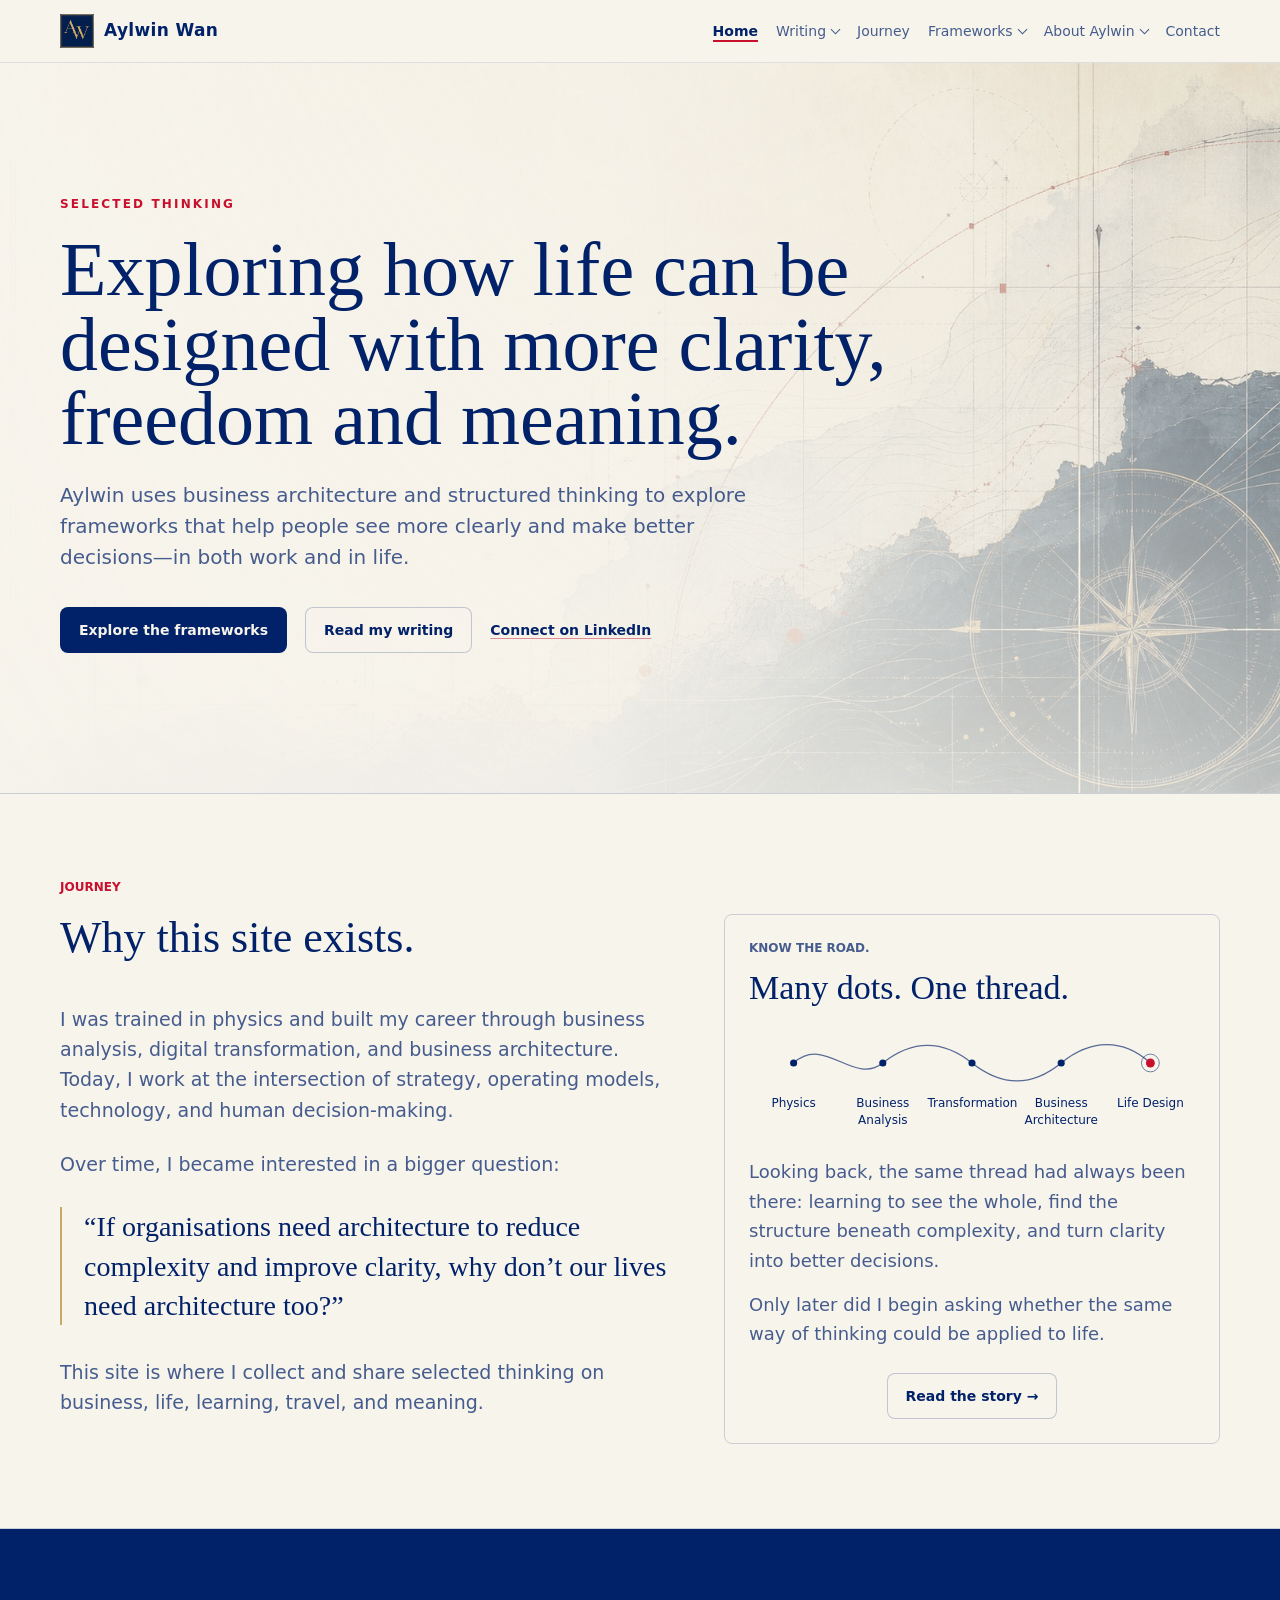
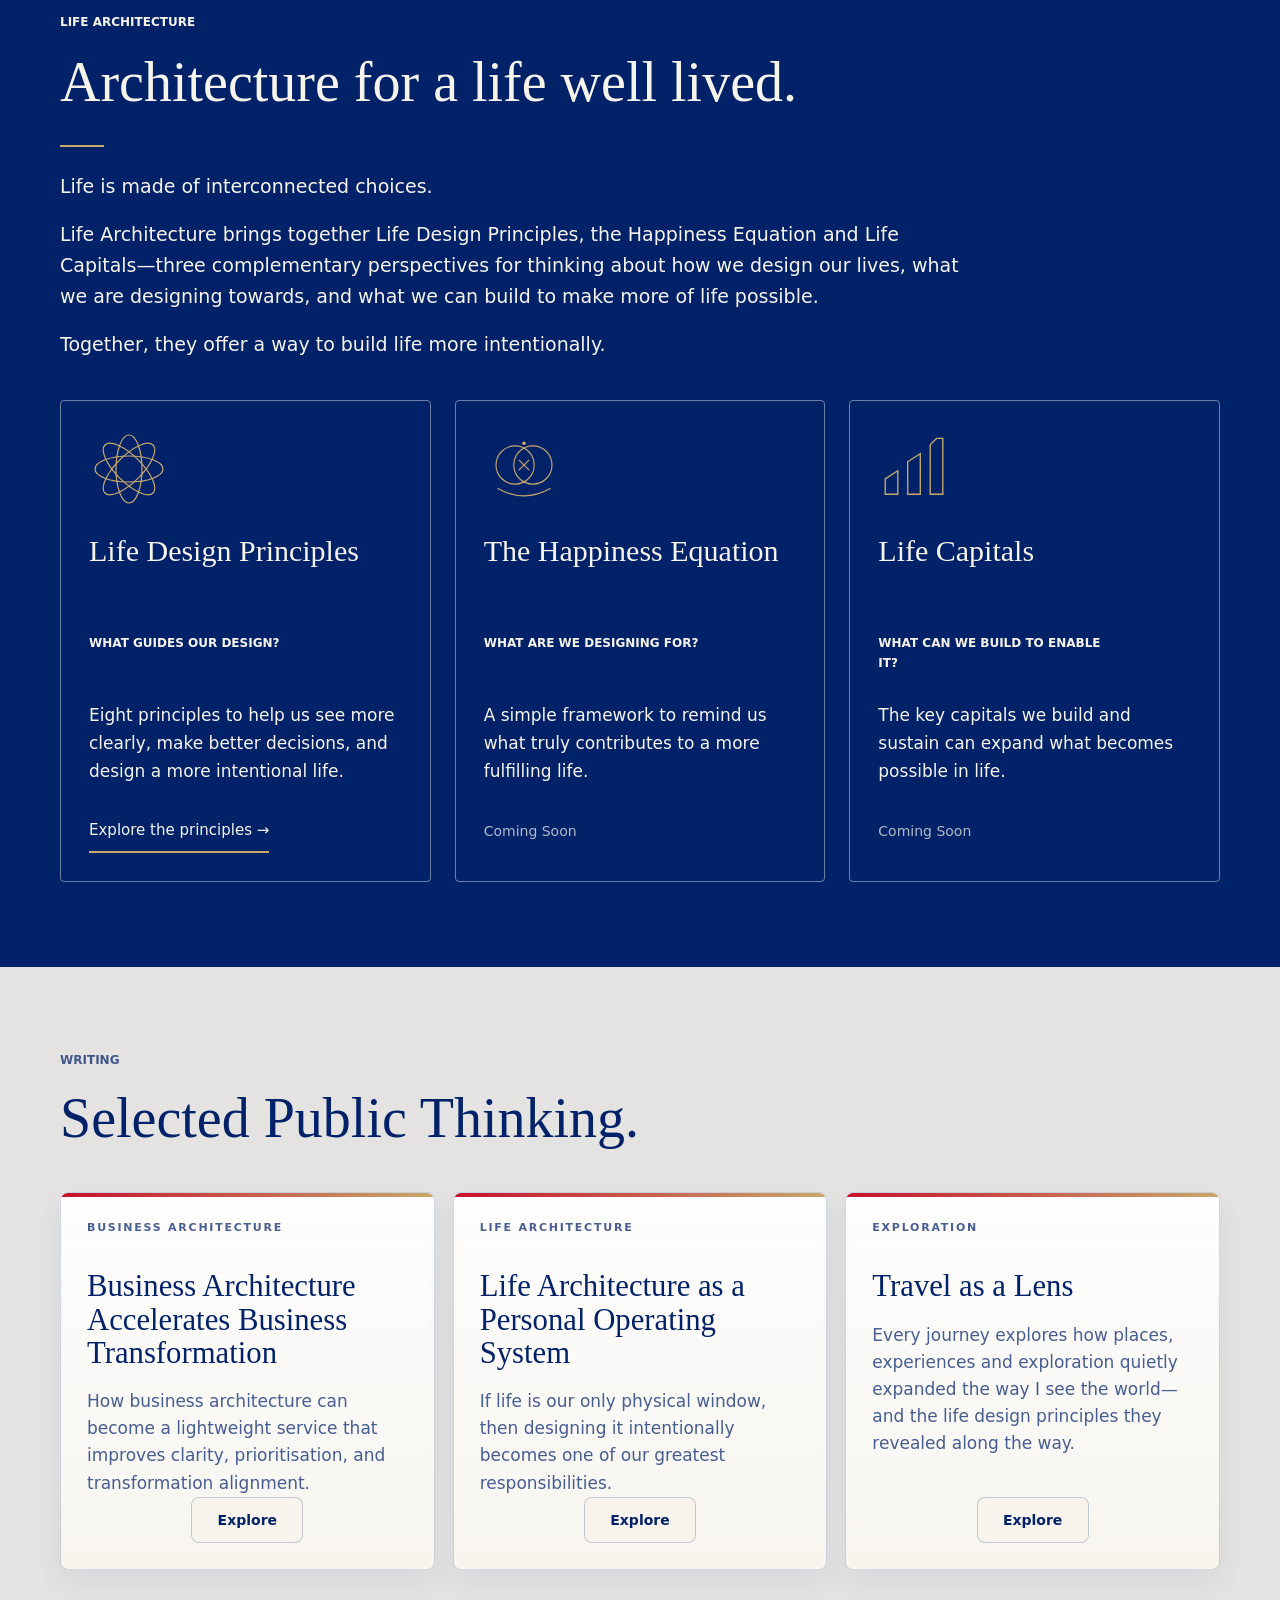
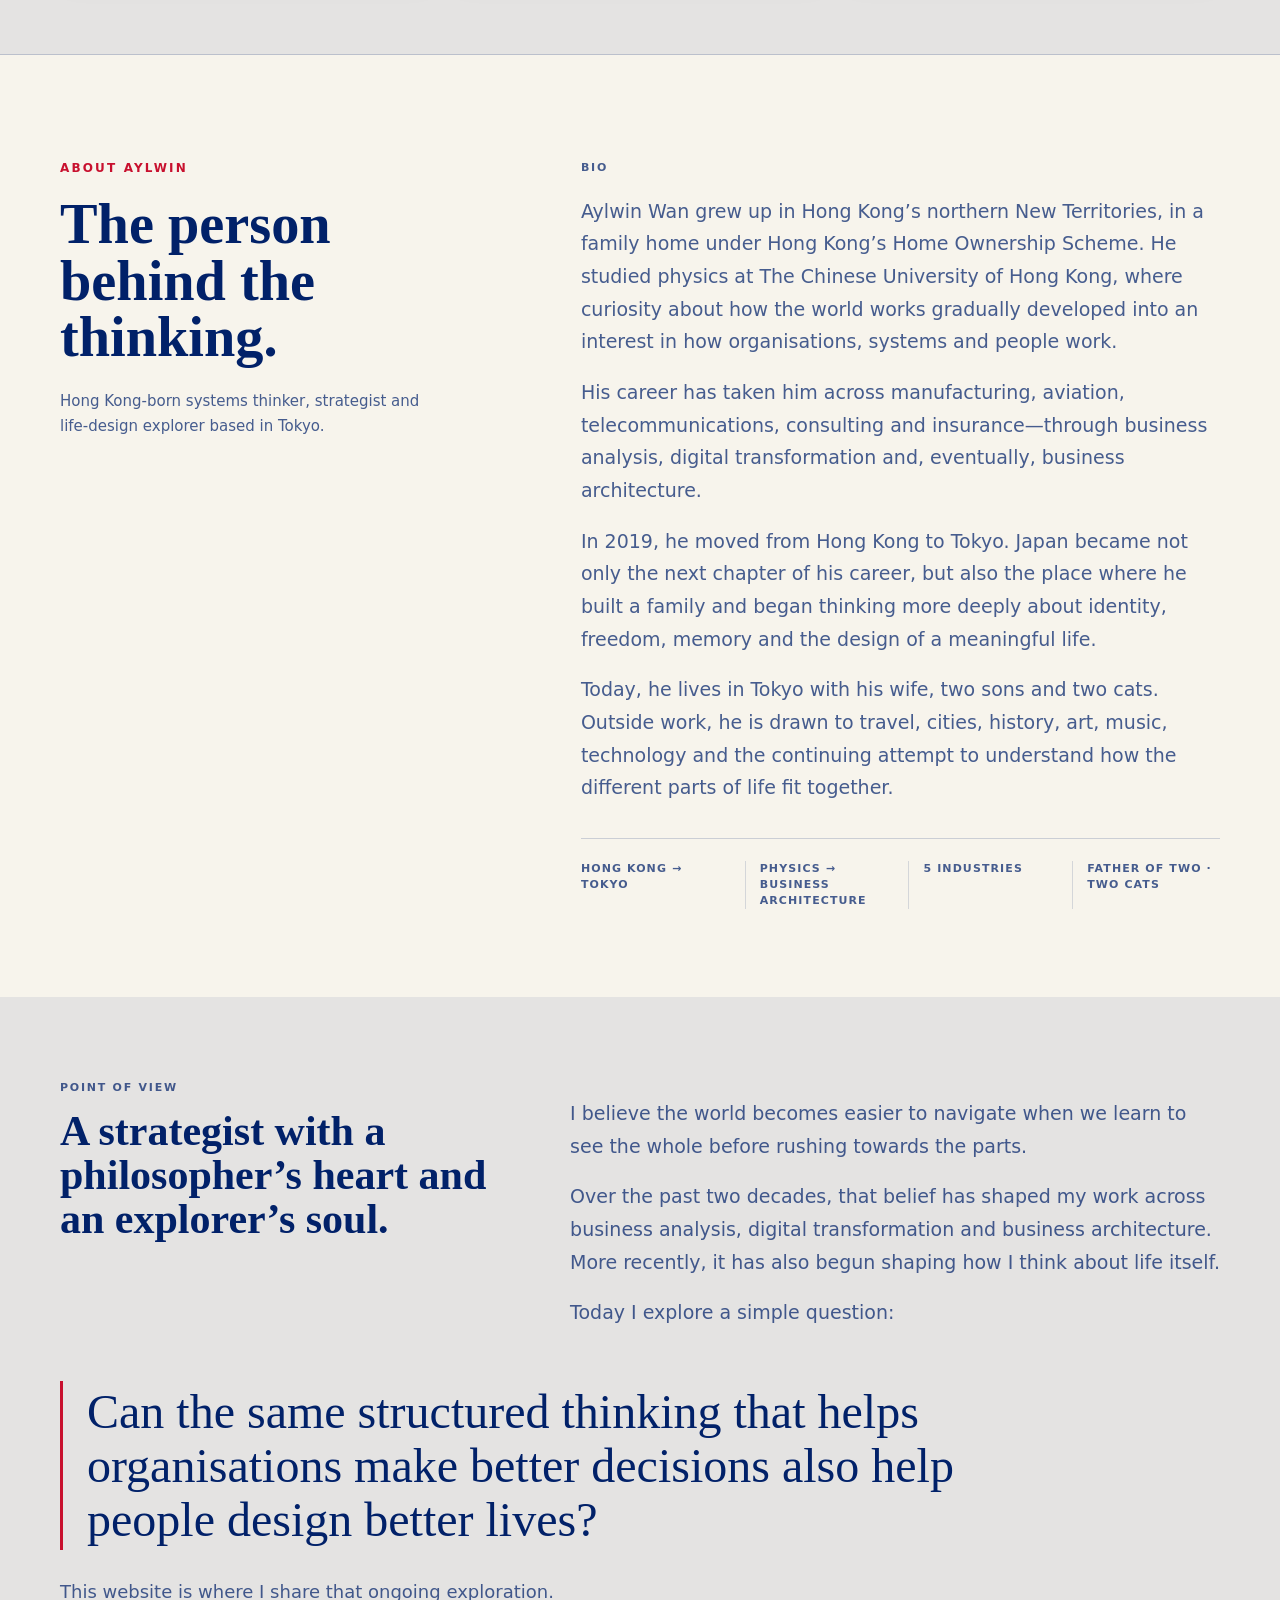
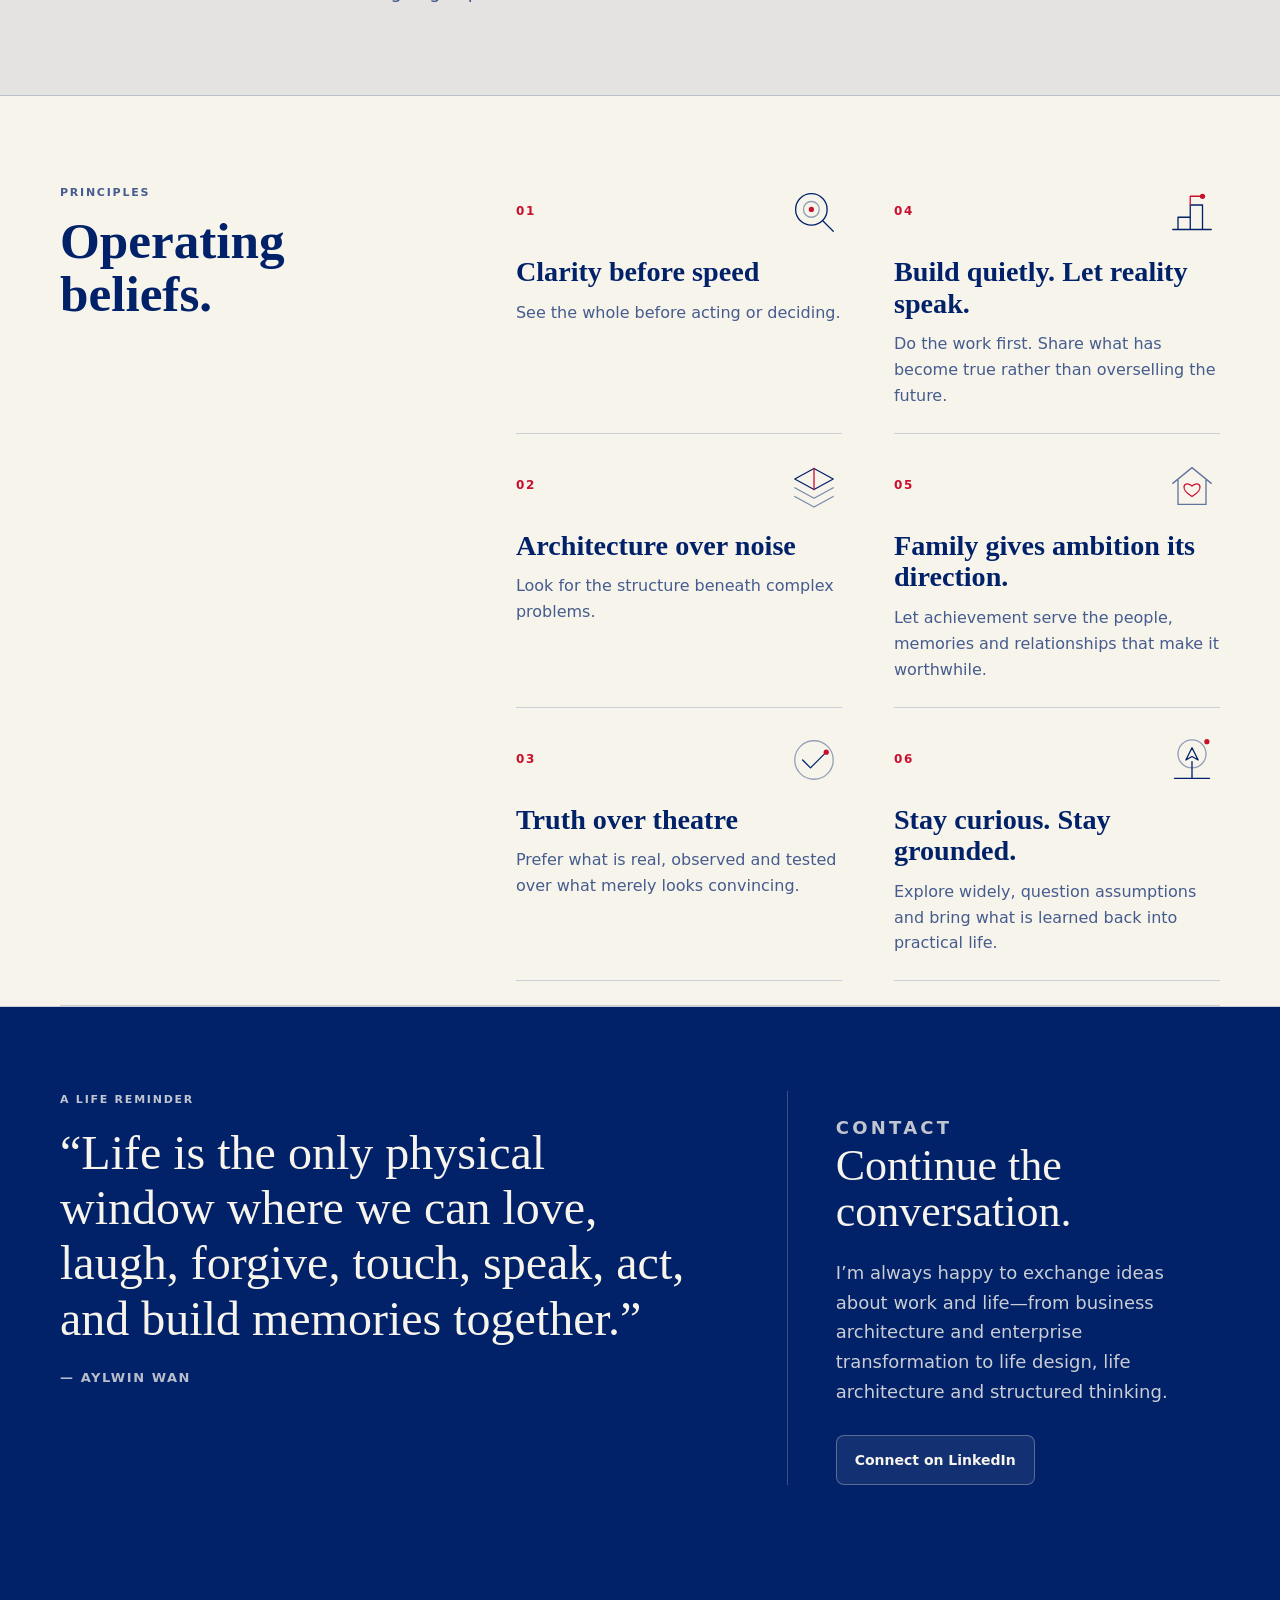
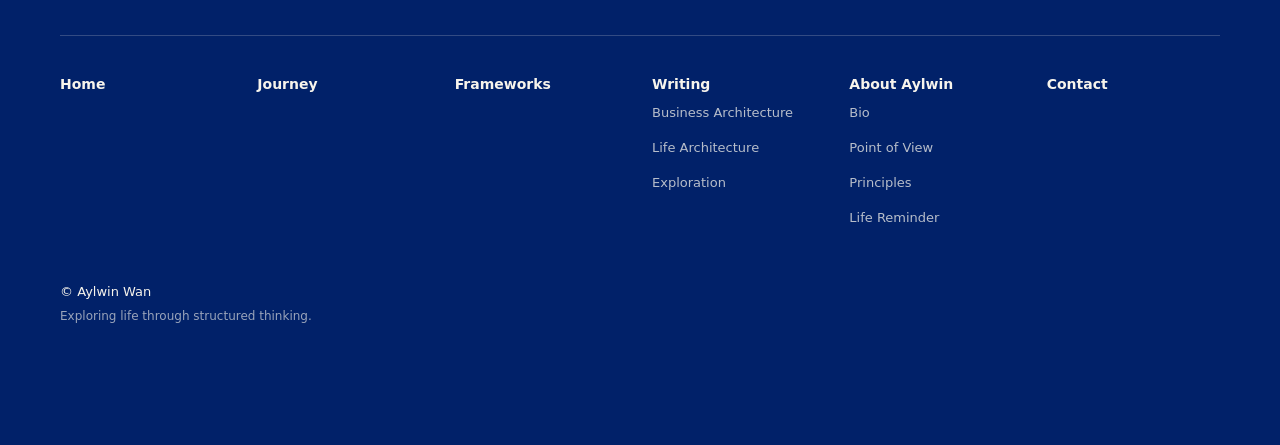
==== commit e4848f06: "v20260923" ====
--- a/index.html
+++ b/index.html
@@ -416,7 +416,7 @@
       </section>
     </main>
     <script src="assets/site.js?v=20260923-life-principles" defer></script>
-    <script src="assets/common-navigation.js?v=20260921-writing" defer></script>
+    <script src="assets/common-navigation.js?v=20260923-frameworks-menu" defer></script>
     <script src="assets/common-footer.js?v=20260921-writing" defer></script>
   </body>
 </html>
--- a/assets/css/styles.css
+++ b/assets/css/styles.css
@@ -655,7 +655,12 @@
       .page-home .principle-symbol { width: 56px; height: 56px; }
       .page-home .principle-heading-art { display: flex; justify-content: space-between; align-items: center; margin-bottom: 16px; }
       .page-home .principle-heading-art .principle-number { margin: 0; }
-      .page-home .writing-card .button { min-width: 112px; justify-content: center; }
+      .page-home .writing-card .button { min-width: 112px; justify-content: center; align-self: center; }
+      .page-home .writing .section-heading .kicker { margin: 0 0 18px; font-size: 12px; line-height: 1.5; letter-spacing: 0; }
+      .page-home .writing .section-heading h2 { font-size: 56px; line-height: 1.12; }
+      @media (max-width: 700px) {
+        .page-home .writing .section-heading h2 { font-size: 38px; }
+      }
       @media (max-width: 680px) {
         .page-home .framework-card:has(.framework-symbol) { grid-template-columns: minmax(0, 1fr); }
         .page-home .framework-symbol { grid-column: 1; grid-row: auto; width: 80px; height: 80px; margin-bottom: 16px; }
@@ -2249,3 +2254,113 @@
 body.page-essay .article-closing .section-inner { padding-top: 76px; padding-bottom: 56px; }
 @media (max-width: 860px) { body.page-travel .travel-hero::after { background: linear-gradient(180deg, rgba(247, 244, 236, 0.97), rgba(247, 244, 236, 0.8) 58%, rgba(247, 244, 236, 0.2)), linear-gradient(90deg, rgba(247, 244, 236, 0.8), rgba(247, 244, 236, 0.34)); } }
 @media (max-width: 560px) { body.page-travel .travel-hero { min-height: auto; } body.page-travel .travel-hero-inner { min-height: auto; padding-top: 72px; padding-bottom: 72px; } body.page-travel .travel-hero h1 { font-size: 42px; } body.page-travel .travel-hero-copy { gap: 12px; margin-top: 20px; font-size: 17px; line-height: 1.58; } body.page-travel .essay-meta { grid-template-columns: 1fr; } body.page-travel .manifesto-statement, body.page-travel .travel-closing-quote { padding-left: 18px; font-size: clamp(28px, 8vw, 36px); } body.page-travel .essay-card { grid-template-rows: auto; min-height: 0; gap: 20px; overflow: visible; padding: 20px; } body.page-travel .essay-card h3, body.page-travel .essay-card > p { margin: 0; padding: 0; } body.page-travel .essay-card-linkable .essay-card-cta { align-items: center; justify-content: center; min-height: 44px; margin-top: 2px; border: 1px solid rgba(1, 33, 105, 0.22); border-radius: var(--radius); padding: 10px 16px; background: var(--brand-blue); color: var(--brand-ivory); text-decoration: none; } body.page-essay .article-shell { padding-top: 52px; } body.page-essay .article-meta { grid-template-columns: 1fr; } body.page-essay .article-body { margin-top: 42px; } body.page-essay .article-section-marker { margin-top: 64px; margin-bottom: 22px; font-size: 11px; } body.page-essay .article-reflection-marker { margin-top: 0; } body.page-essay .article-closing-quote { margin: 76px auto 76px; padding: 0 6px; font-size: clamp(28px, 9vw, 32px); line-height: 1.4; } body.page-essay .article-image { width: 100%; margin-left: 0; } body.page-essay .life-principle-block { padding: 28px 20px; } }
+/* Life Architecture: equal editorial entries and an accessible principles orbit. */
+.page-home .life-architecture { background: var(--brand-blue); color: var(--brand-ivory); }
+.page-home .life-architecture .kicker,
+.page-home .life-architecture h2,
+.page-home .life-architecture h3 { color: var(--brand-ivory); letter-spacing: 0; }
+.page-home .life-architecture h2 { max-width: 850px; font-size: 56px; line-height: 1.12; }
+.page-home .life-architecture-intro { max-width: 900px; margin: 32px 0 40px; font-size: 19px; line-height: 1.65; }
+.page-home .life-architecture-intro::before { content: ""; display: block; width: 44px; height: 2px; background: var(--brand-gold); margin-bottom: 24px; }
+.page-home .life-architecture-intro p { margin: 0 0 16px; color: var(--brand-ivory); }
+.page-home .life-perspectives { display: grid; grid-template-columns: repeat(3, minmax(0, 1fr)); gap: 24px; }
+.page-home .life-perspective { display: grid; grid-template-rows: 80px 76px 44px 1fr 44px; gap: 24px; padding: 28px; border: 1px solid rgba(247,244,236,.45); border-radius: 4px; min-width: 0; }
+.page-home .life-perspective img { width: 80px; height: 80px; }
+.page-home .life-perspective img[src$="life-capitals-symbol.svg"] { transform: scale(.9); transform-origin: left center; }
+.page-home .life-perspective h3 { margin: 0; font-size: 30px; line-height: 1.2; }
+.page-home .life-perspective p { margin: 0; color: var(--brand-ivory); }
+.page-home .perspective-question { max-width: 230px; font-size: 12px; line-height: 1.7; font-weight: 650; text-transform: uppercase; letter-spacing: 0; }
+.page-home .perspective-copy { font-size: 17px; line-height: 1.65; }
+.page-home .perspective-link { justify-self: start; align-self: end; display: inline-flex; align-items: center; min-height: 44px; color: var(--brand-ivory); font-size: 15px; text-decoration: none; border-bottom: 2px solid var(--brand-gold); }
+.page-home .perspective-link:hover { color: var(--brand-gold); }
+.page-home .perspective-coming { align-self: end; display: flex; align-items: center; min-height: 44px; color: rgba(247,244,236,.72); font-size: 14px; }
+.page-life-principles .principles-intro { padding: 52px 0 12px; }
+.page-life-principles .principles-intro h1 { font-size: 64px; line-height: 1.12; letter-spacing: 0; }
+.page-life-principles .principles-intro h1::after { content: ""; display: block; width: 44px; height: 2px; margin: 26px 0; background: var(--brand-gold); }
+.page-life-principles .principles-intro > p:last-child { max-width: 760px; font-size: 19px; line-height: 1.65; margin: 0; }
+.page-life-principles .principles-orbit { position: relative; width: min(100%, 800px); aspect-ratio: 1; margin: 28px auto 0; }
+.page-life-principles .orbit-guide { position: absolute; inset: 14%; border: 1px solid rgba(1,33,105,.25); border-radius: 50%; }
+.page-life-principles .principles-centre { position: absolute; top: 50%; left: 50%; transform: translate(-50%,-50%); width: 32%; aspect-ratio: 1; display: flex; flex-direction: column; align-items: center; justify-content: center; border-radius: 50%; background: var(--brand-blue); color: var(--brand-ivory); text-align: center; font: 32px/1.25 var(--font-display); }
+.page-life-principles .principles-centre::after { content: ""; width: 36px; height: 2px; margin-top: 22px; background: var(--brand-gold); }
+.page-life-principles .principle-node { position: absolute; top: var(--node-y); left: var(--node-x); transform: translate(-50%,-50%); width: 21%; aspect-ratio: 1; display: flex; flex-direction: column; justify-content: center; align-items: center; gap: 12px; padding: 14px; border: 1px solid var(--brand-blue); border-radius: 50%; background: var(--brand-ivory); color: var(--brand-blue); cursor: pointer; font: 20px/1.2 var(--font-display); text-align: center; letter-spacing: 0; }
+.page-life-principles .principle-node svg { flex-shrink: 0; }
+.page-life-principles .principle-node:nth-of-type(3) svg,
+.page-life-principles .principle-node:nth-of-type(6) svg { color: var(--brand-gold); }
+.page-life-principles .principle-node:nth-of-type(4) svg { color: var(--brand-red); }
+.page-life-principles .principle-node[aria-expanded="true"] { outline: 2px solid var(--brand-gold); outline-offset: 4px; }
+.page-life-principles .principle-node:focus-visible { outline: 3px solid var(--brand-red); outline-offset: 5px; }
+.page-life-principles .principle-details { min-height: 160px; max-width: 660px; margin: 0 auto 56px; text-align: center; }
+.page-life-principles .principle-description { border-top: 1px solid var(--brand-gold); padding-top: 22px; }
+.page-life-principles .principle-description h2 { font-size: 28px; margin: 0 0 10px; letter-spacing: 0; }
+.page-life-principles .principle-description p { margin: 0; font-size: 18px; line-height: 1.65; }
+.page-life-principles .principles-static { margin-bottom: 48px; }
+.page-life-principles .principles-static dt { font-weight: 700; margin-top: 20px; }
+.page-life-principles .principles-static dd { margin: 8px 0; }
+.page-life-principles .principles-application { border-top: 1px solid var(--brand-gold); padding: 36px 0 56px; }
+.page-life-principles .principles-application .kicker { font-size: 12px; letter-spacing: 0; margin: 0 0 14px; }
+.page-life-principles .principles-application h2 { font-size: 30px; line-height: 1.2; letter-spacing: 0; }
+.page-life-principles .principles-application > p:last-child { max-width: 660px; margin: 16px 0 0; color: var(--blue-muted); font-size: 17px; line-height: 1.65; }
+@media (max-width: 1000px) {
+  .page-home .life-perspective { padding: 22px; gap: 20px; grid-template-rows: 80px 102px 60px 1fr 44px; }
+  .page-home .life-perspective h3 { font-size: 28px; }
+  .page-life-principles .principles-intro h1 { font-size: 52px; }
+  .page-life-principles .principles-centre { font-size: 28px; }
+  .page-life-principles .principle-node { font-size: 18px; gap: 8px; padding: 12px; }
+  .page-life-principles .principle-node svg { width: 32px; height: 32px; }
+}
+@media (max-width: 700px) {
+  .page-home .life-architecture h2 { font-size: 38px; }
+  .page-home .life-architecture-intro { font-size: 17px; }
+  .page-home .life-perspectives { grid-template-columns: 1fr; }
+  .page-home .life-perspective { grid-template-rows: 64px auto auto 1fr 44px; padding: 24px; }
+  .page-home .life-perspective img { width: 64px; height: 64px; }
+  .page-home .life-perspective h3 { font-size: 30px; }
+  .page-home .perspective-question { max-width: none; }
+  .page-life-principles .principles-intro { padding-top: 36px; }
+  .page-life-principles .principles-intro h1 { font-size: 40px; }
+  .page-life-principles .principles-intro > p:last-child { font-size: 17px; }
+  .page-life-principles .principles-orbit { display: grid; grid-template-columns: repeat(2,minmax(0,1fr)); gap: 20px 16px; aspect-ratio: auto; margin: 30px 0; }
+  .page-life-principles .orbit-guide { display: none; }
+  .page-life-principles .principles-centre { position: static; transform: none; grid-column: 1 / -1; justify-self: center; width: 210px; margin: 0 0 12px; }
+  .page-life-principles .principle-node { position: static; transform: none; width: 100%; max-width: 180px; justify-self: center; font-size: 18px; }
+  .page-life-principles .principle-details { min-height: 190px; text-align: left; margin-bottom: 40px; }
+}
+
+/* A light Journey separates the personal story from Life Architecture. */
+.page-home .story { background: var(--brand-ivory); color: var(--brand-blue); }
+.page-home .story h2, .page-home .story .field-note h3,
+.page-home .story-question, .page-home .journey-thread li { color: var(--brand-blue); }
+.page-home .story p, .page-home .story .field-note .eyebrow { color: var(--blue-muted); }
+.page-home .story > .section-inner > .kicker { color: var(--brand-red); }
+.page-home .story .field-note { border-color: var(--line); }
+@media (max-width: 600px) {
+  .page-home .journey-thread li::before { background: var(--brand-blue); }
+  .page-home .journey-thread li:not(:last-child)::after { border-color: rgba(1,33,105,.35); }
+  .page-home .journey-thread li:last-child::before { outline-color: var(--brand-blue); }
+}
+
+/* Nearby descriptions on desktop; the same content becomes mobile disclosures. */
+.page-life-principles .principles-orbit { margin-bottom: 60px; }
+.page-life-principles .principle-item { position: absolute; left: calc(var(--node-x) - 10.5%); top: calc(var(--node-y) - 10.5%); width: 21%; aspect-ratio: 1; }
+.page-life-principles .principle-item .principle-node { position: static; transform: none; width: 100%; max-width: none; }
+.page-life-principles .principle-node svg { color: var(--brand-blue); }
+.page-life-principles #principle-2 svg, .page-life-principles #principle-5 svg { color: var(--brand-gold); }
+.page-life-principles #principle-3 svg { color: var(--brand-red); }
+.page-life-principles .principle-description { position: fixed; z-index: 50; width: 270px; padding: 20px; background: var(--brand-ivory); border: 1px solid var(--brand-gold); border-radius: 4px; box-shadow: 0 6px 18px rgba(1,33,105,.1); text-align: left; }
+.page-life-principles .principle-description[hidden] { display: none; }
+.page-life-principles .principle-description h2 { font-size: 23px; }
+.page-life-principles .principle-description p { font-size: 16px; line-height: 1.6; }
+.page-life-principles .principle-toggle { display: none; }
+@media (max-width: 700px) {
+  .page-life-principles .principles-orbit { display: flex; flex-direction: column; gap: 0; margin-bottom: 48px; }
+  .page-life-principles .principles-centre { align-self: center; flex-shrink: 0; margin-bottom: 32px; }
+  .page-life-principles .principle-item { position: static; width: 100%; aspect-ratio: auto; border-top: 1px solid var(--line); }
+  .page-life-principles .principle-item:last-child { border-bottom: 1px solid var(--line); }
+  .page-life-principles .principle-item .principle-node { display: grid; grid-template-columns: 32px minmax(0,1fr) 16px; gap: 16px; aspect-ratio: auto; min-height: 76px; padding: 18px 8px; border: 0; border-radius: 0; text-align: left; font-size: 23px; }
+  .page-life-principles .principle-node[aria-expanded="true"] { outline: none; }
+  .page-life-principles .principle-node:focus-visible { outline: 3px solid var(--brand-red); outline-offset: 2px; }
+  .page-life-principles .principle-toggle { display: block; width: 9px; height: 9px; border-right: 1.5px solid currentColor; border-bottom: 1.5px solid currentColor; transform: rotate(45deg); }
+  .page-life-principles .principle-node[aria-expanded="true"] .principle-toggle { transform: rotate(225deg); }
+  .page-life-principles .principle-description { position: static; width: auto; border: 0; border-radius: 0; box-shadow: none; padding: 0 12px 24px 56px; }
+  .page-life-principles .principle-description h2 { display: none; }
+}
